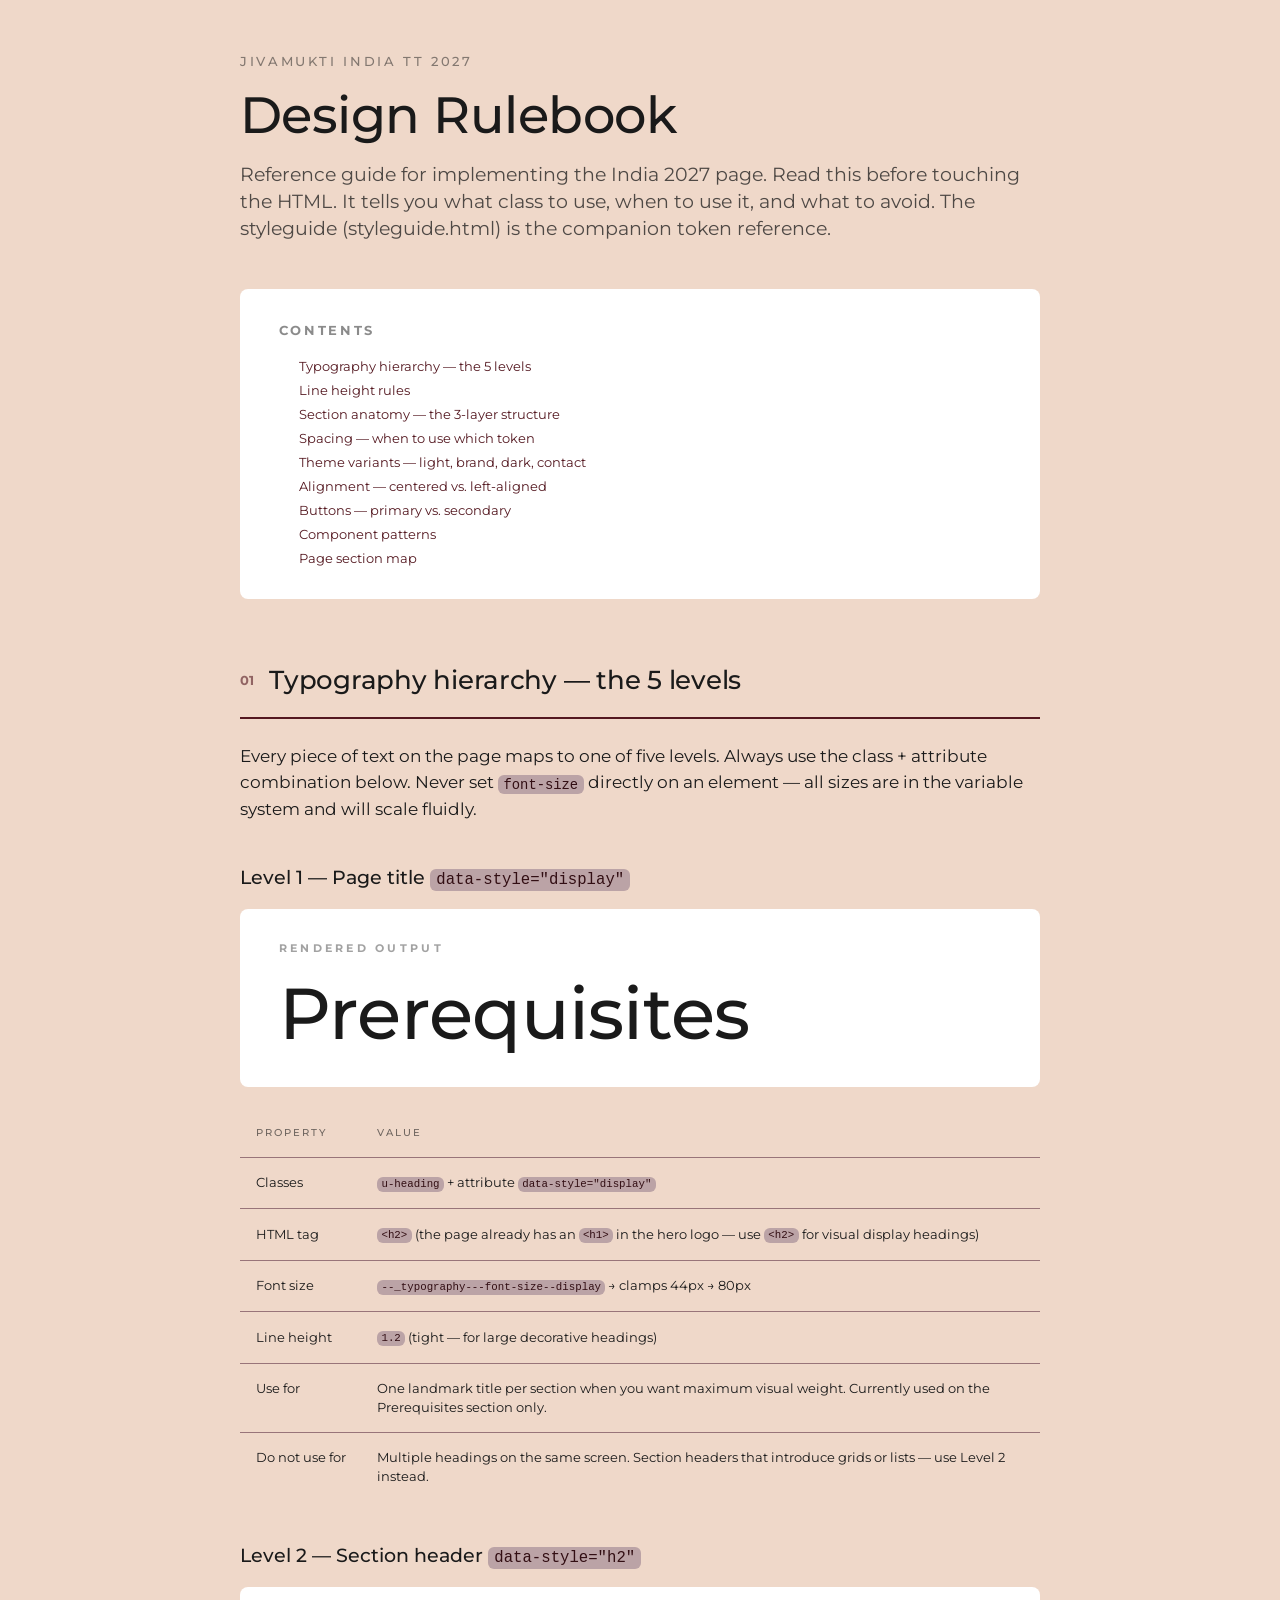
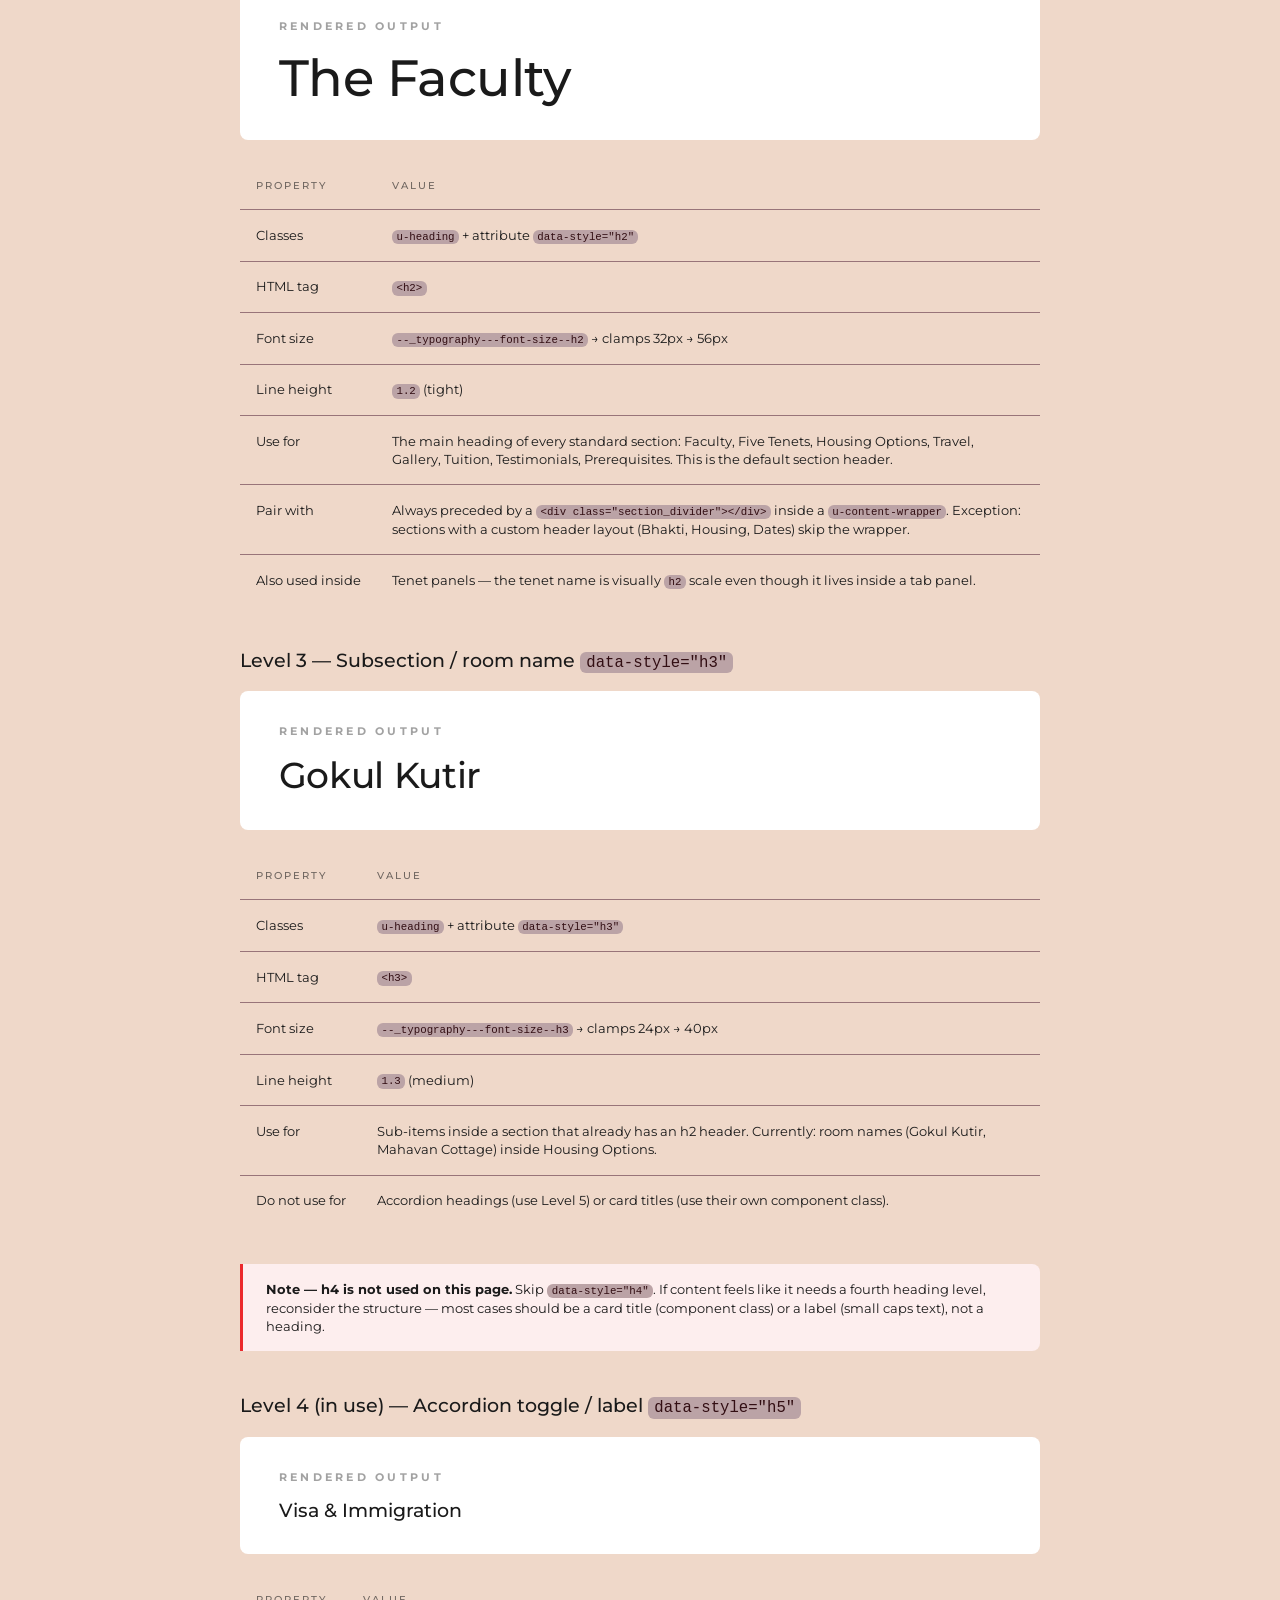
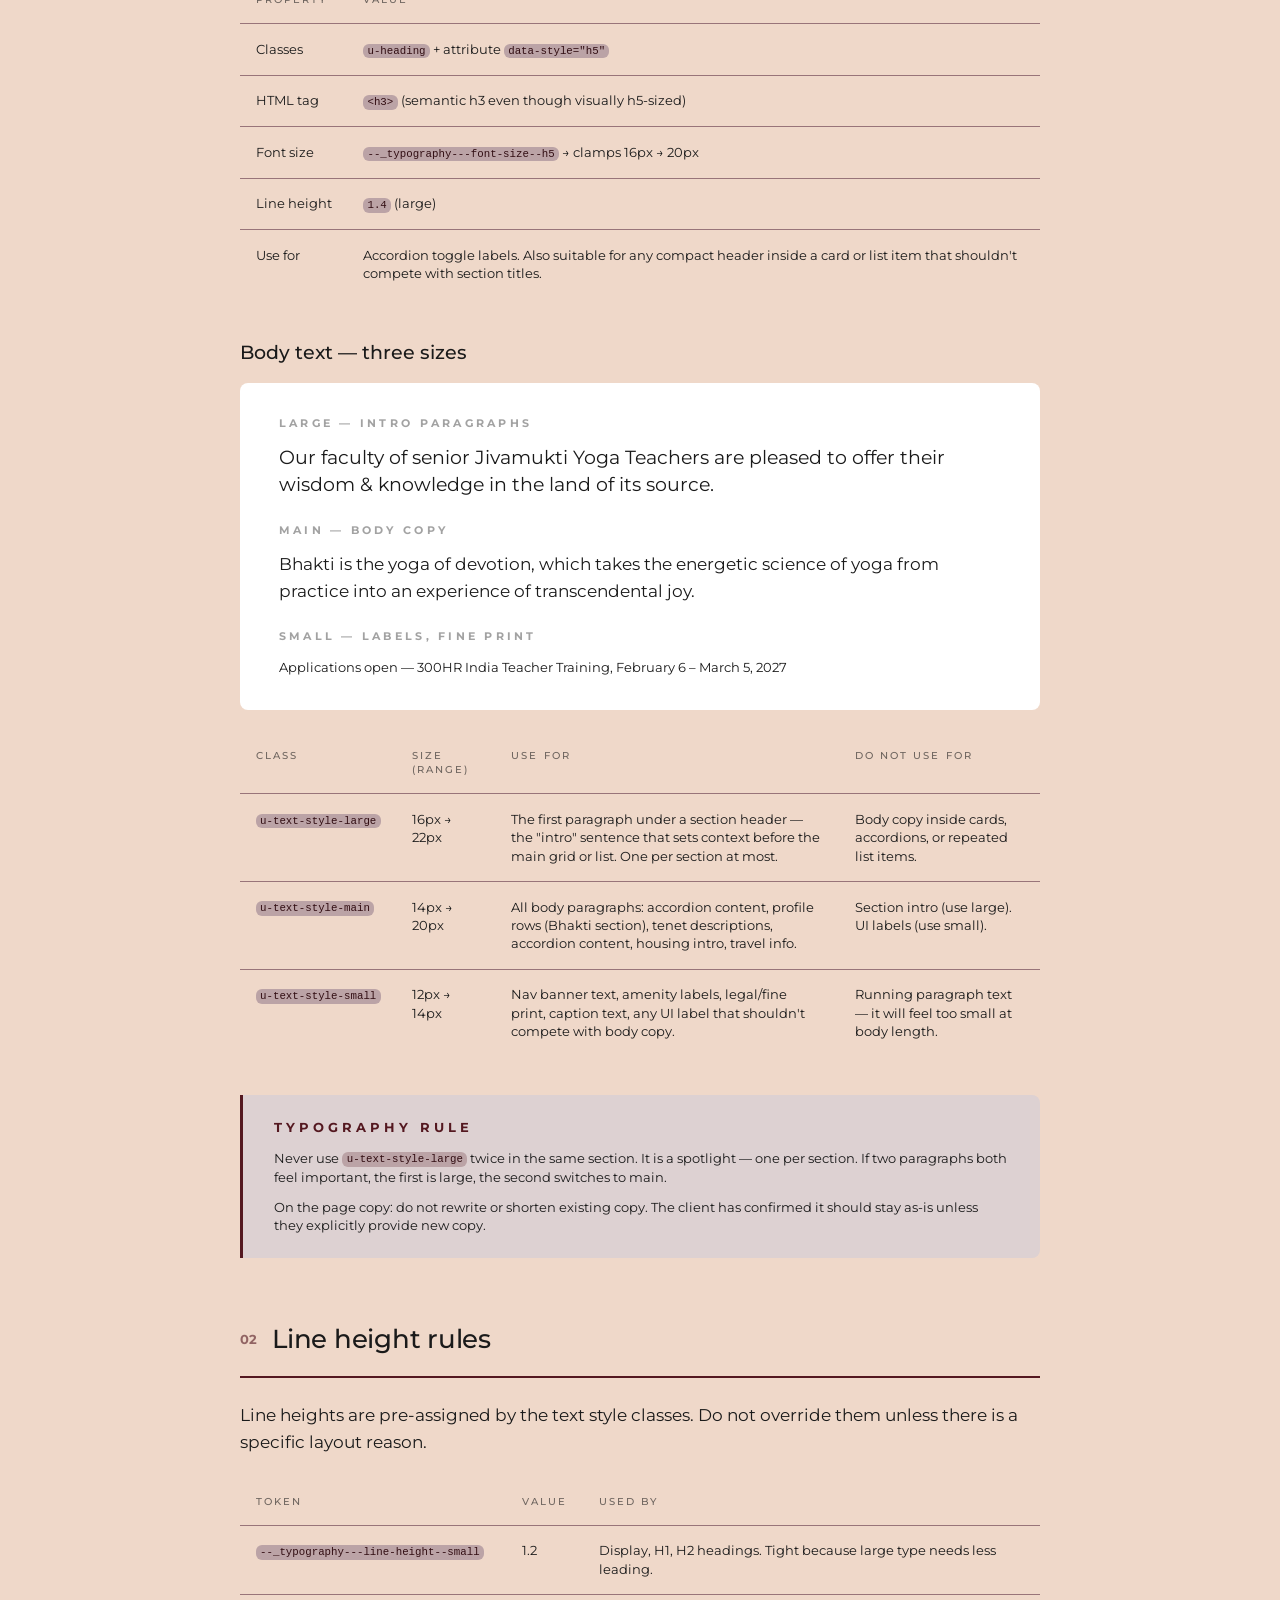
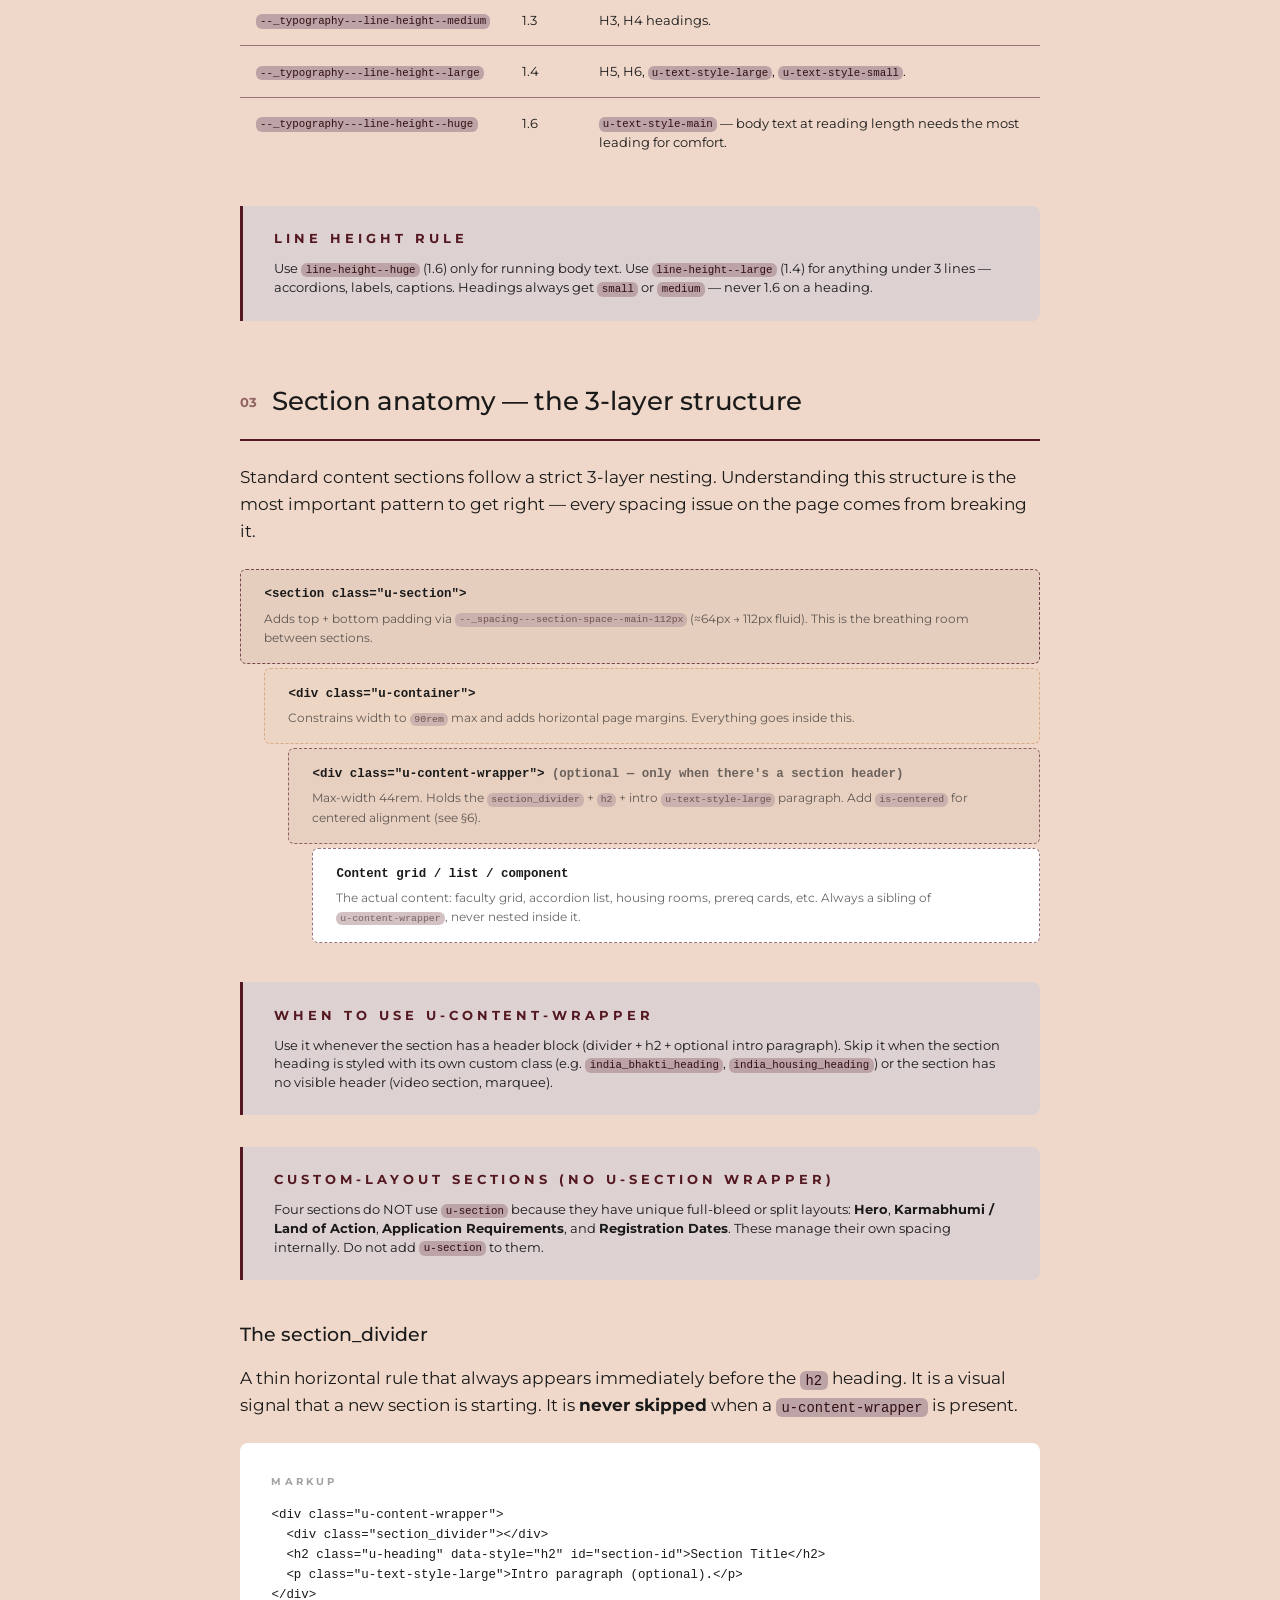
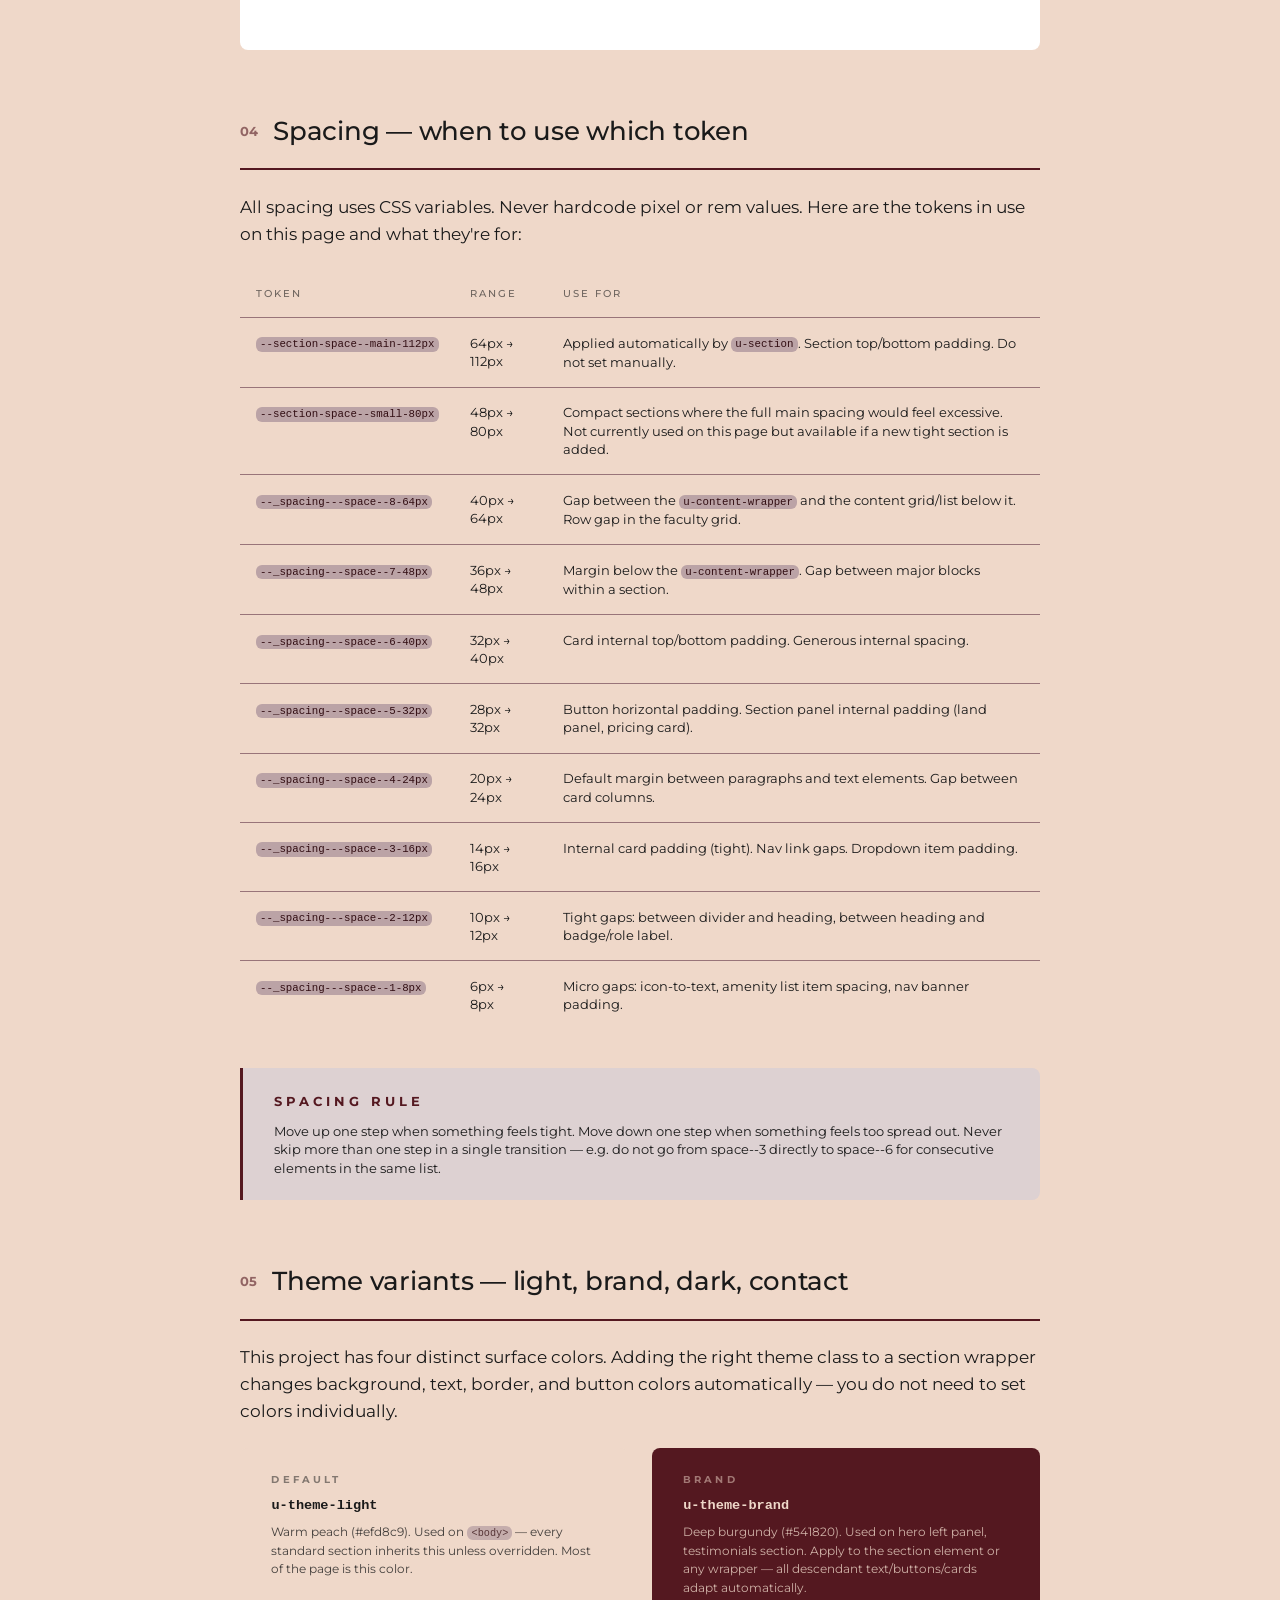
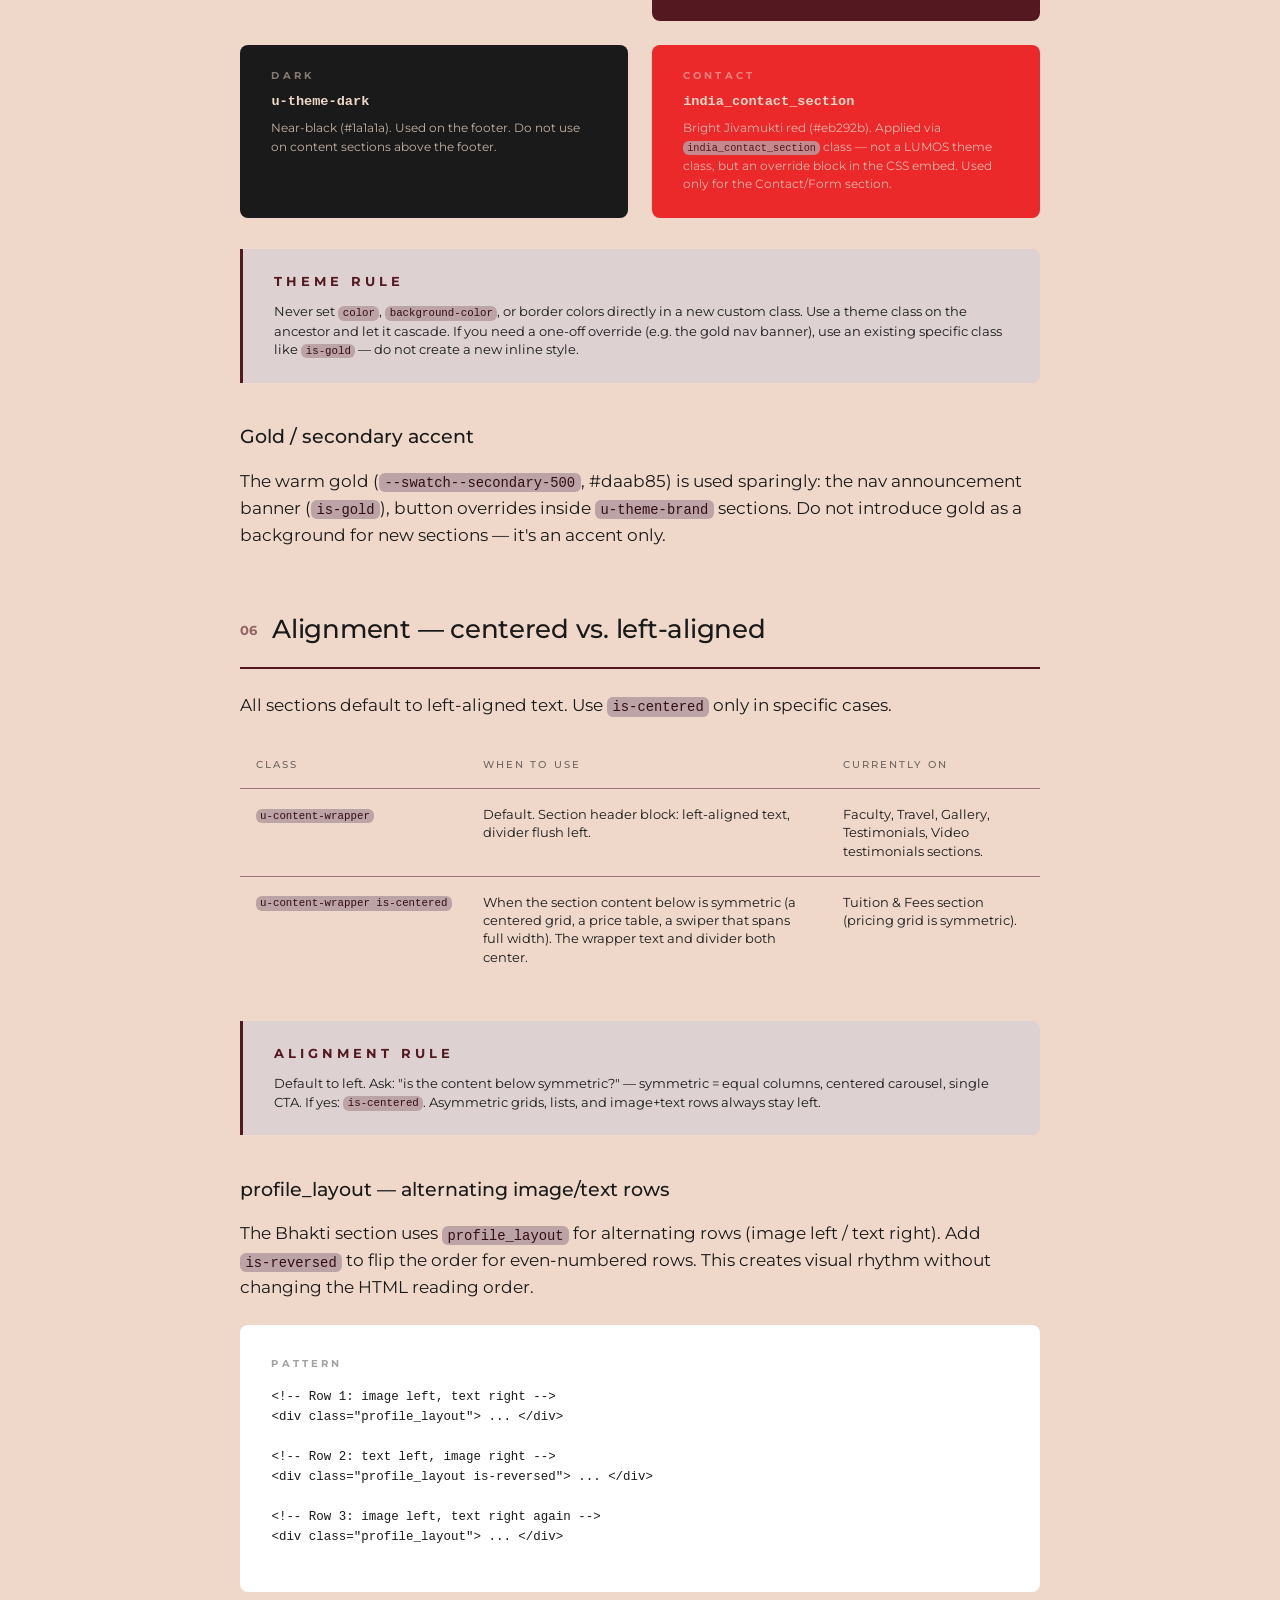
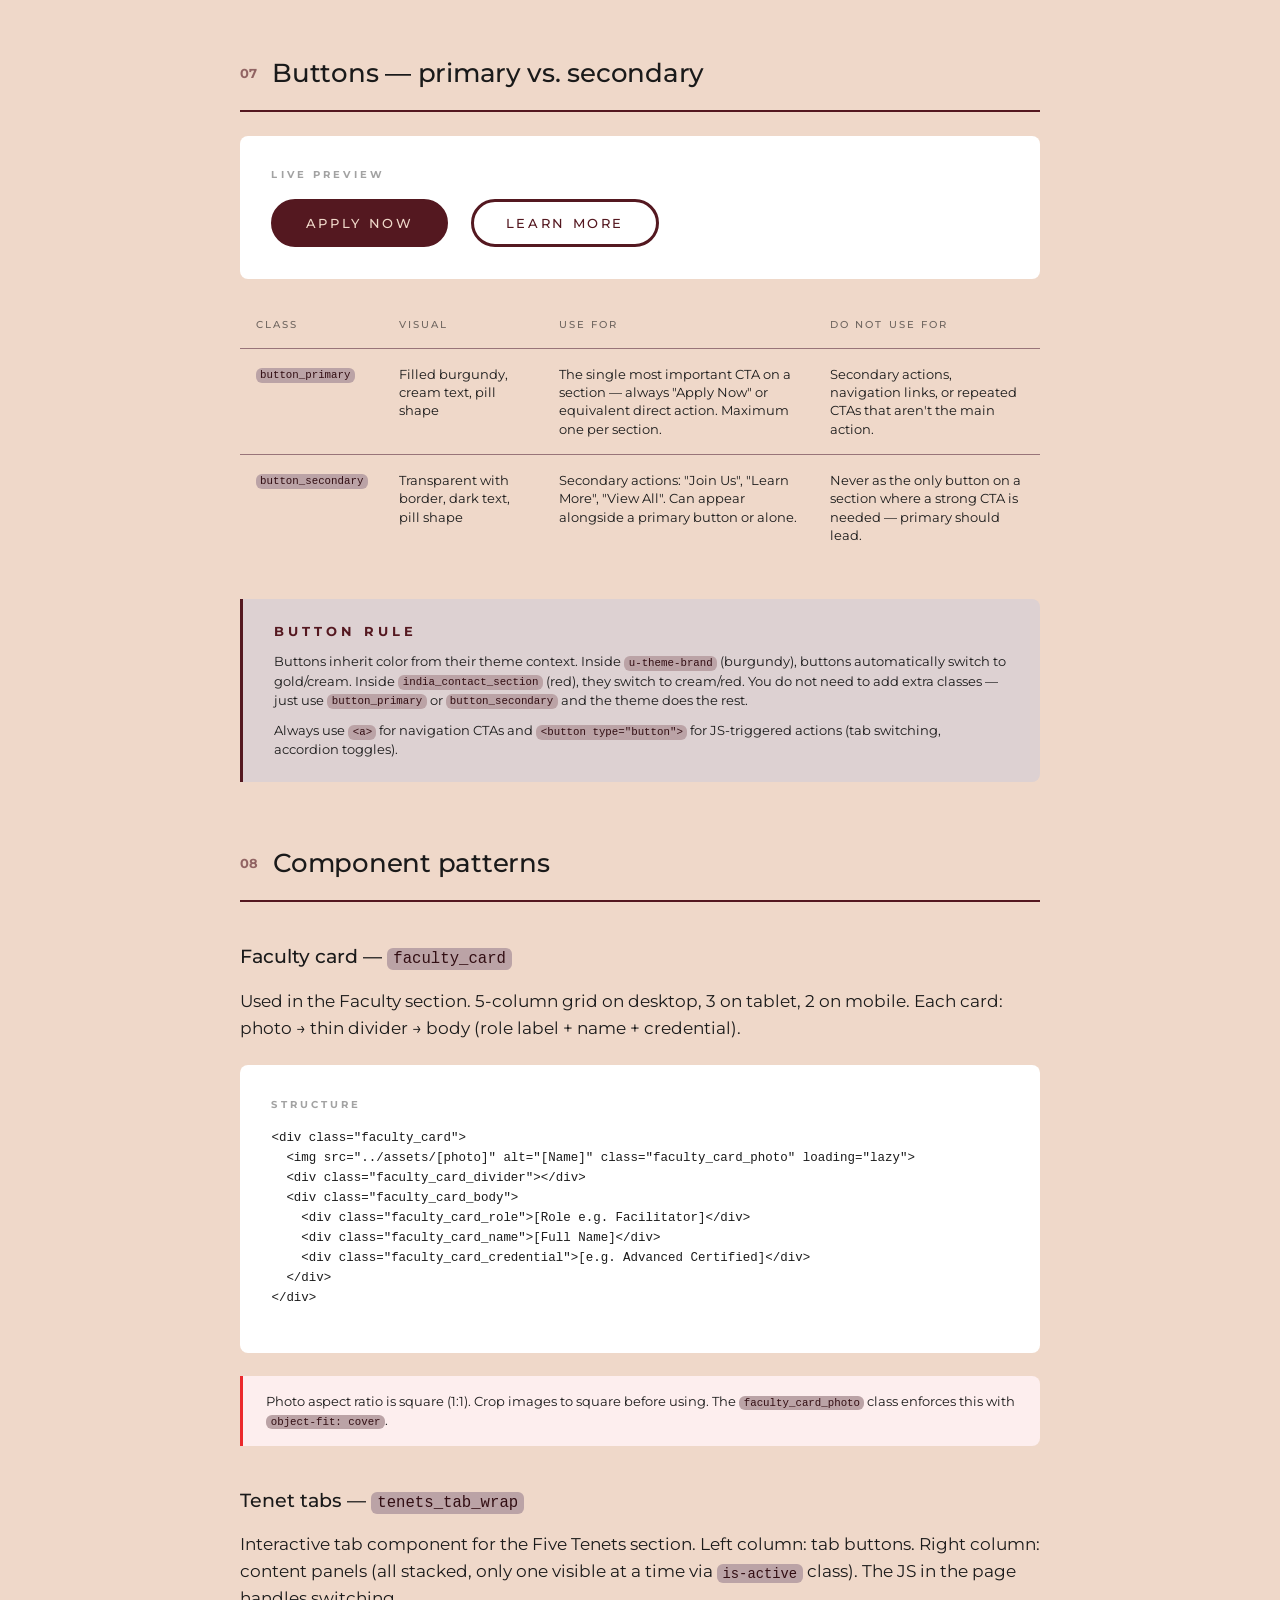
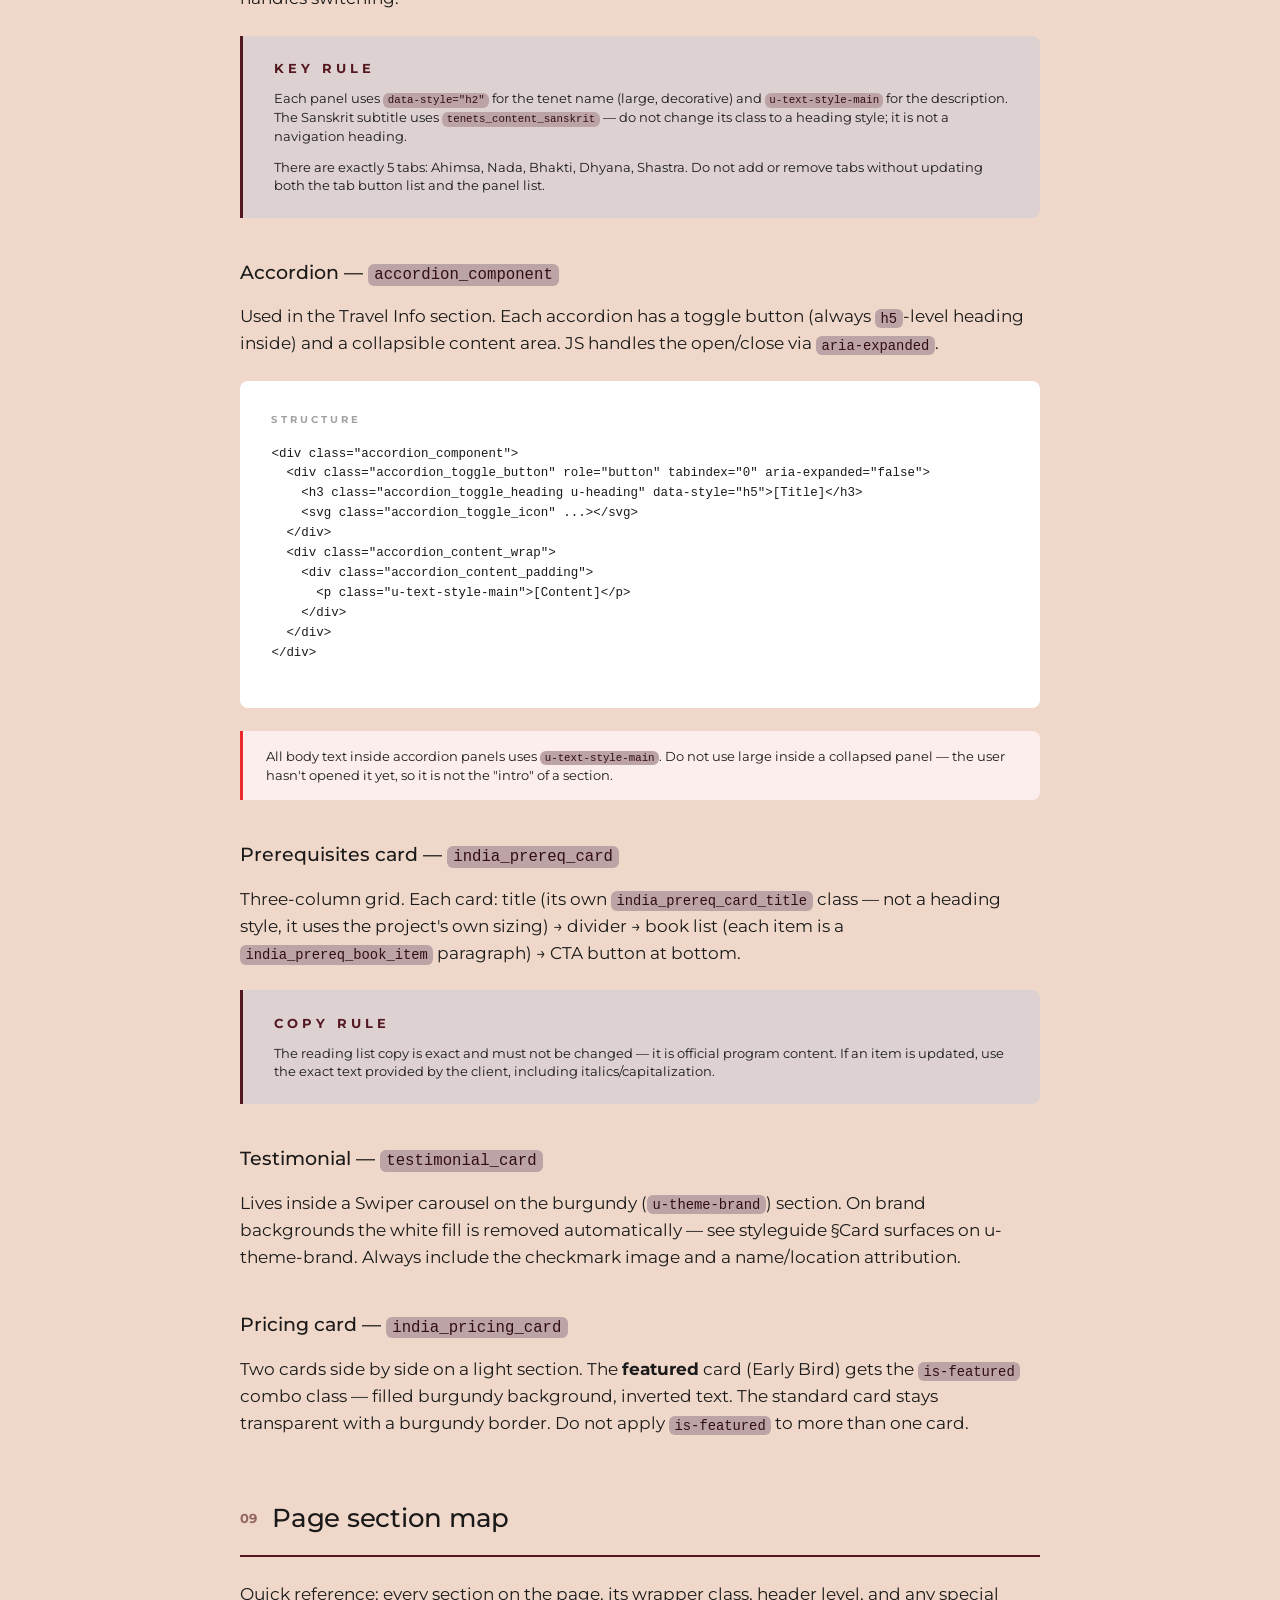
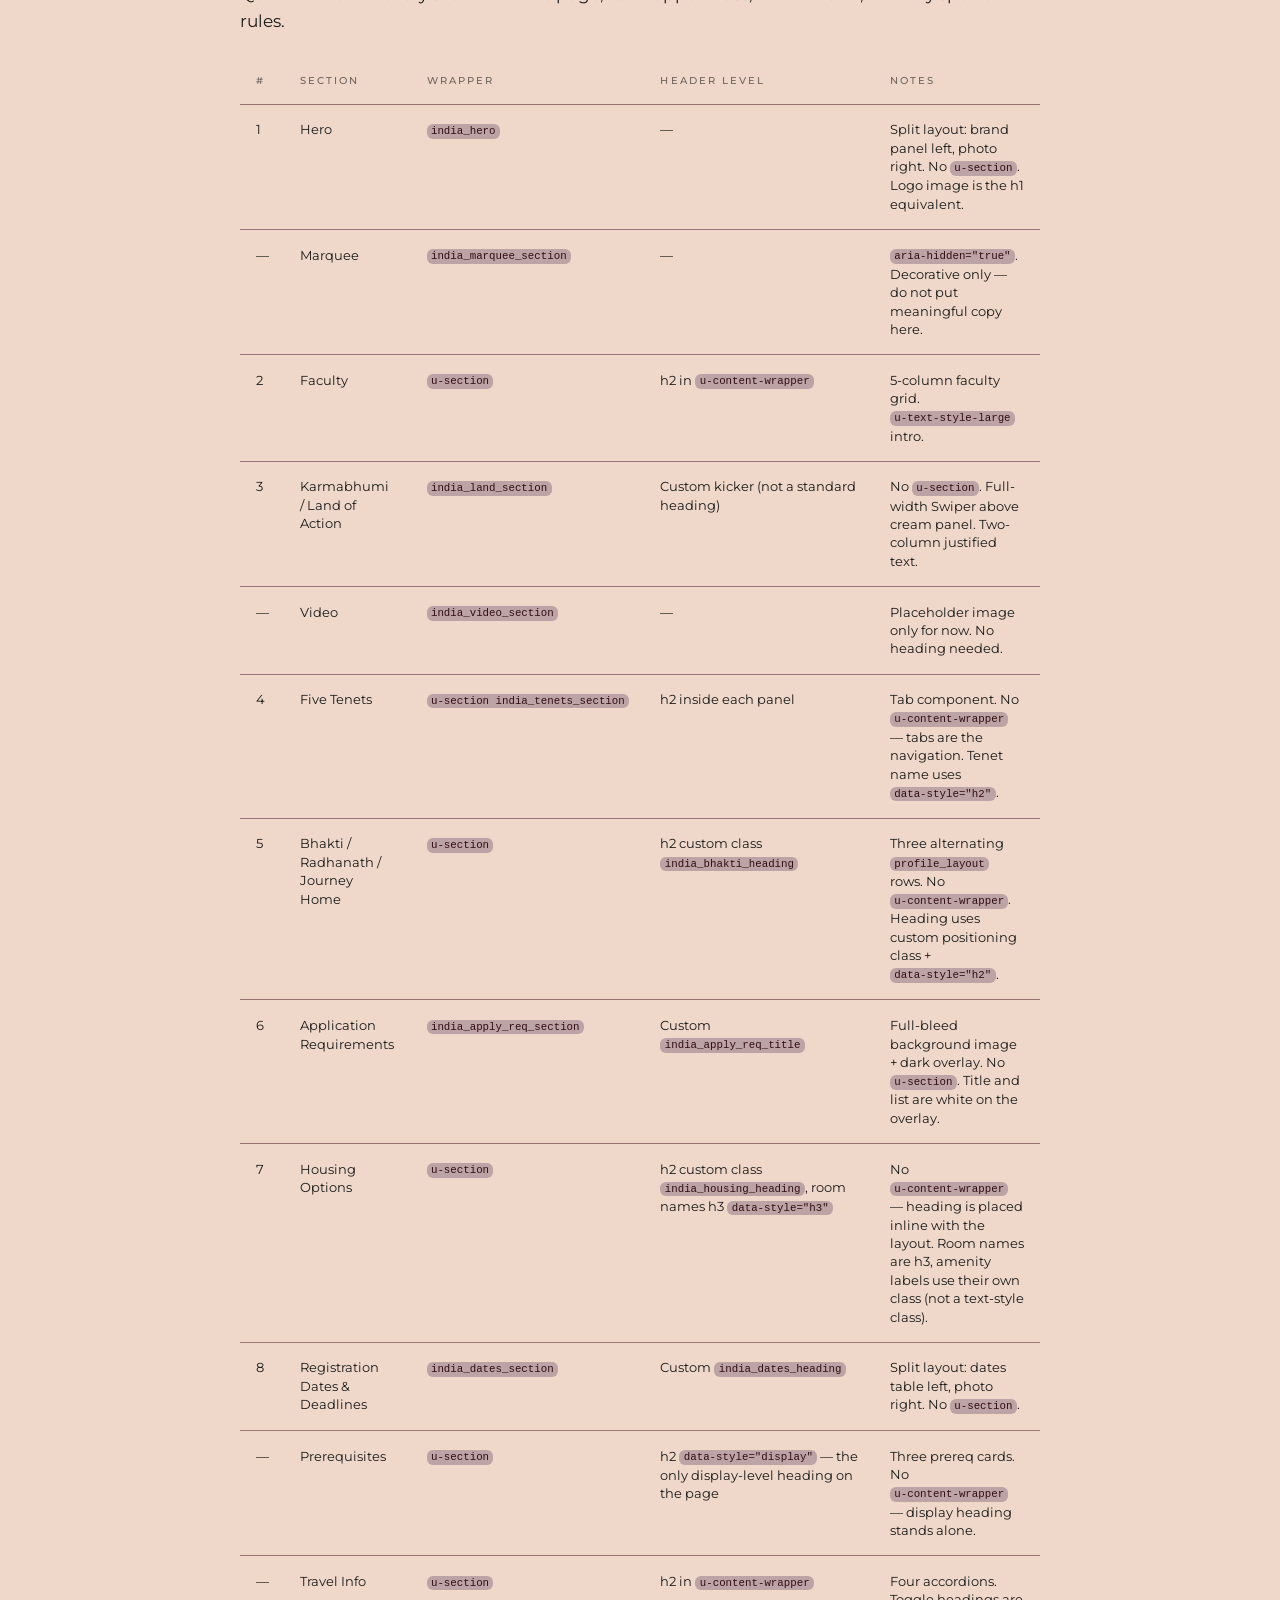
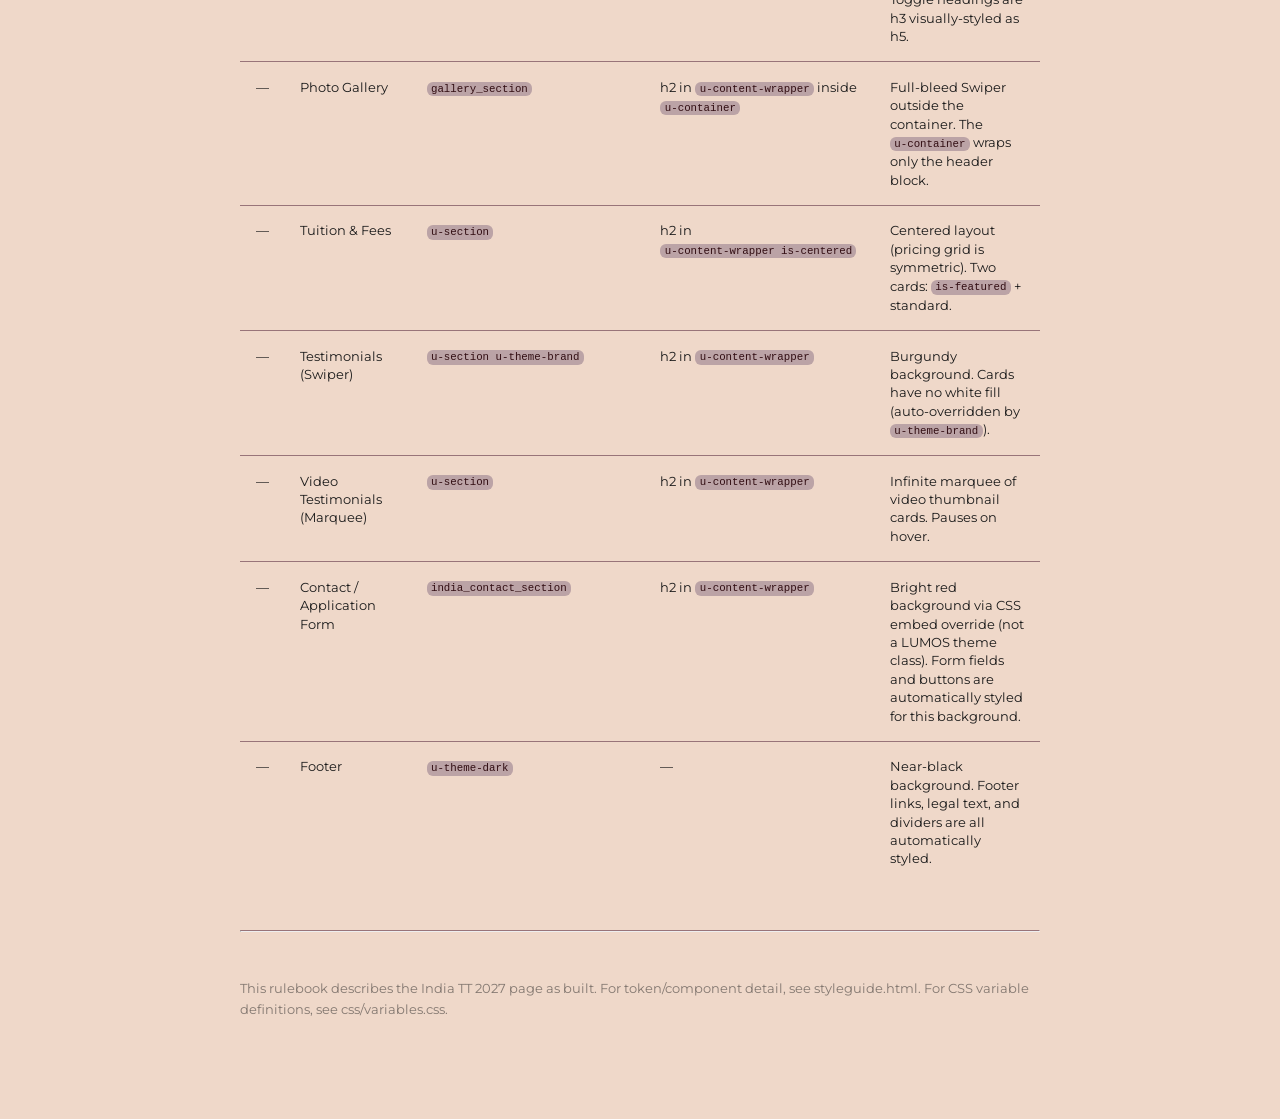
==== rulebook.html @ 834cf681 "docs: add styleguide and design rulebook Co-Authored-By: Claude Sonnet 4.6 <noreply@anthropic.com>" ====
<!DOCTYPE html>
<html lang="en">
<head>
  <meta charset="utf-8">
  <meta name="viewport" content="width=device-width, initial-scale=1">
  <title>India TT 2027 — Design Rulebook</title>
  <link rel="preconnect" href="https://fonts.googleapis.com">
  <link rel="preconnect" href="https://fonts.gstatic.com" crossorigin>
  <link href="https://fonts.googleapis.com/css2?family=Montserrat:ital,wght@0,100..900;1,100..900&display=swap" rel="stylesheet">
  <link href="css/variables.css" rel="stylesheet">
  <link href="css/framework.css" rel="stylesheet">
  <link href="css/project.css" rel="stylesheet">
  <style>
    /* ── Doc chrome ── */
    body { background-color: var(--swatch--light-200); }
    .rb-wrap { max-width: 56rem; margin-left: auto; margin-right: auto; padding-left: var(--site--margin); padding-right: var(--site--margin); padding-top: clamp(2rem, 4vw, 4rem); padding-bottom: clamp(6rem, 10vw, 10rem); }

    /* ── Doc typography ── */
    .rb-site-title { font-size: var(--_typography---font-size--text-small); font-weight: var(--_typography---font--primary-medium); letter-spacing: var(--_typography---letter-spacing--wider); text-transform: uppercase; opacity: 0.5; margin-bottom: var(--_spacing---space--2-12px); }
    .rb-h1 { font-size: var(--_typography---font-size--h2); font-weight: var(--_typography---font--primary-medium); letter-spacing: var(--_typography---letter-spacing--tight); line-height: var(--_typography---line-height--small); margin-bottom: var(--_spacing---space--3-16px); }
    .rb-lead { font-size: var(--_typography---font-size--text-large); line-height: var(--_typography---line-height--large); opacity: 0.75; margin-bottom: var(--_spacing---space--7-48px); }
    .rb-h2 { font-size: var(--_typography---font-size--h4); font-weight: var(--_typography---font--primary-medium); letter-spacing: var(--_typography---letter-spacing--tight); margin-top: var(--_spacing---space--8-64px); margin-bottom: var(--_spacing---space--4-24px); padding-bottom: var(--_spacing---space--3-16px); border-bottom-width: 2px; border-bottom-style: solid; border-bottom-color: var(--swatch--brand-500); display: flex; align-items: center; column-gap: var(--_spacing---space--3-16px); }
    .rb-h2-num { font-size: var(--_typography---font-size--text-small); font-weight: var(--_typography---font--primary-bold); color: var(--swatch--brand-500); opacity: 0.6; flex-shrink: 0; }
    .rb-h3 { font-size: var(--_typography---font-size--h5); font-weight: var(--_typography---font--primary-medium); margin-top: var(--_spacing---space--6-40px); margin-bottom: var(--_spacing---space--3-16px); }
    .rb-p { font-size: var(--_typography---font-size--text-main); line-height: var(--_typography---line-height--huge); margin-bottom: var(--_spacing---space--4-24px); }
    .rb-p:last-child { margin-bottom: 0; }

    /* ── Code ── */
    .rb-code { font-family: ui-monospace, SFMono-Regular, Menlo, Monaco, monospace; font-size: 0.82em; background-color: var(--swatch--brand-200); color: var(--swatch--brand-700); padding-top: 0.12em; padding-bottom: 0.12em; padding-left: 0.4em; padding-right: 0.4em; border-top-left-radius: var(--radius--small); border-top-right-radius: var(--radius--small); border-bottom-left-radius: var(--radius--small); border-bottom-right-radius: var(--radius--small); white-space: nowrap; }

    /* ── Table ── */
    .rb-table { width: 100%; border-collapse: collapse; font-size: var(--_typography---font-size--text-small); margin-bottom: var(--_spacing---space--6-40px); }
    .rb-table th, .rb-table td { text-align: left; padding: var(--_spacing---space--3-16px); border-bottom-width: 1px; border-bottom-style: solid; border-bottom-color: var(--_theme---border); vertical-align: top; line-height: var(--_typography---line-height--large); }
    .rb-table th { font-weight: var(--_typography---font--primary-medium); opacity: 0.6; font-size: 0.78em; letter-spacing: var(--_typography---letter-spacing--wider); text-transform: uppercase; }
    .rb-table tr:last-child td { border-bottom-style: none; }
    .rb-table td:first-child { white-space: nowrap; }

    /* ── Rule boxes ── */
    .rb-rule { background-color: var(--swatch--brand-100); border-left-width: 3px; border-left-style: solid; border-left-color: var(--swatch--brand-500); padding-top: var(--_spacing---space--4-24px); padding-bottom: var(--_spacing---space--4-24px); padding-left: var(--_spacing---space--5-32px); padding-right: var(--_spacing---space--5-32px); border-top-right-radius: var(--radius--main); border-bottom-right-radius: var(--radius--main); margin-bottom: var(--_spacing---space--5-32px); }
    .rb-rule-label { font-size: 0.7rem; font-weight: var(--_typography---font--primary-bold); letter-spacing: var(--_typography---letter-spacing--widest); text-transform: uppercase; color: var(--swatch--brand-500); margin-bottom: var(--_spacing---space--2-12px); }
    .rb-rule p { font-size: var(--_typography---font-size--text-small); line-height: var(--_typography---line-height--large); margin-bottom: var(--_spacing---space--2-12px); }
    .rb-rule p:last-child { margin-bottom: 0; }

    .rb-warn { background-color: color-mix(in srgb, #eb292b 8%, white); border-left-width: 3px; border-left-style: solid; border-left-color: #eb292b; padding-top: var(--_spacing---space--3-16px); padding-bottom: var(--_spacing---space--3-16px); padding-left: var(--_spacing---space--4-24px); padding-right: var(--_spacing---space--4-24px); border-top-right-radius: var(--radius--main); border-bottom-right-radius: var(--radius--main); margin-bottom: var(--_spacing---space--4-24px); font-size: var(--_typography---font-size--text-small); line-height: var(--_typography---line-height--large); }

    /* ── Typography demos ── */
    .rb-type-demo { background-color: var(--swatch--light-100); border-top-left-radius: var(--radius--main); border-top-right-radius: var(--radius--main); border-bottom-left-radius: var(--radius--main); border-bottom-right-radius: var(--radius--main); padding-top: var(--_spacing---space--5-32px); padding-bottom: var(--_spacing---space--5-32px); padding-left: var(--_spacing---space--6-40px); padding-right: var(--_spacing---space--6-40px); margin-bottom: var(--_spacing---space--4-24px); overflow-x: hidden; }
    .rb-type-label { font-size: 0.68rem; font-weight: var(--_typography---font--primary-bold); letter-spacing: var(--_typography---letter-spacing--widest); text-transform: uppercase; opacity: 0.4; margin-bottom: var(--_spacing---space--2-12px); }

    /* ── Section anatomy diagram ── */
    .rb-diagram { display: flex; flex-direction: column; row-gap: 0.25rem; margin-bottom: var(--_spacing---space--6-40px); }
    .rb-diagram-layer { border-top-left-radius: 0.375rem; border-top-right-radius: 0.375rem; border-bottom-left-radius: 0.375rem; border-bottom-right-radius: 0.375rem; border-top-width: 1px; border-top-style: dashed; border-right-width: 1px; border-right-style: dashed; border-bottom-width: 1px; border-bottom-style: dashed; border-left-width: 1px; border-left-style: dashed; padding-top: var(--_spacing---space--3-16px); padding-bottom: var(--_spacing---space--3-16px); padding-left: var(--_spacing---space--4-24px); padding-right: var(--_spacing---space--4-24px); }
    .rb-diagram-layer.l1 { border-color: var(--swatch--brand-400); background-color: color-mix(in srgb, var(--swatch--brand-500) 5%, transparent); }
    .rb-diagram-layer.l2 { border-color: var(--swatch--secondary-500); background-color: color-mix(in srgb, var(--swatch--secondary-500) 8%, transparent); margin-left: 1.5rem; }
    .rb-diagram-layer.l3 { border-color: var(--swatch--tertiary-400); background-color: color-mix(in srgb, var(--swatch--tertiary-500) 5%, transparent); margin-left: 3rem; }
    .rb-diagram-layer.l4 { border-color: var(--_theme---border); background-color: var(--swatch--light-100); margin-left: 4.5rem; }
    .rb-diagram-tag { font-family: ui-monospace, SFMono-Regular, Menlo, Monaco, monospace; font-size: 0.78rem; font-weight: 600; }
    .rb-diagram-desc { font-size: 0.75rem; opacity: 0.65; margin-top: 0.2rem; }

    /* ── Color swatches ── */
    .rb-swatches { display: flex; flex-wrap: wrap; column-gap: var(--_spacing---space--3-16px); row-gap: var(--_spacing---space--3-16px); margin-bottom: var(--_spacing---space--5-32px); }
    .rb-swatch { display: flex; flex-direction: column; row-gap: 0.4rem; }
    .rb-swatch-chip { width: 4rem; height: 2.5rem; border-top-left-radius: var(--radius--small); border-top-right-radius: var(--radius--small); border-bottom-left-radius: var(--radius--small); border-bottom-right-radius: var(--radius--small); border-top-width: 1px; border-top-style: solid; border-right-width: 1px; border-right-style: solid; border-bottom-width: 1px; border-bottom-style: solid; border-left-width: 1px; border-left-style: solid; border-top-color: var(--_theme---border); border-right-color: var(--_theme---border); border-bottom-color: var(--_theme---border); border-left-color: var(--_theme---border); }
    .rb-swatch-name { font-size: 0.65rem; font-family: ui-monospace, SFMono-Regular, Menlo, Monaco, monospace; line-height: 1.3; }

    /* ── Theme demos ── */
    .rb-theme-row { display: grid; grid-template-columns: 1fr 1fr; column-gap: var(--_spacing---space--4-24px); row-gap: var(--_spacing---space--4-24px); margin-bottom: var(--_spacing---space--5-32px); }
    @media (max-width: 600px) { .rb-theme-row { grid-template-columns: 1fr; } }
    .rb-theme-chip { padding-top: var(--_spacing---space--4-24px); padding-bottom: var(--_spacing---space--4-24px); padding-left: var(--_spacing---space--5-32px); padding-right: var(--_spacing---space--5-32px); border-top-left-radius: var(--radius--main); border-top-right-radius: var(--radius--main); border-bottom-left-radius: var(--radius--main); border-bottom-right-radius: var(--radius--main); }
    .rb-theme-chip-label { font-size: 0.65rem; font-weight: var(--_typography---font--primary-bold); letter-spacing: var(--_typography---letter-spacing--widest); text-transform: uppercase; opacity: 0.5; margin-bottom: 0.4rem; }
    .rb-theme-chip-class { font-family: ui-monospace, SFMono-Regular, Menlo, Monaco, monospace; font-size: 0.85rem; font-weight: 600; margin-bottom: 0.4rem; }
    .rb-theme-chip-desc { font-size: 0.78rem; line-height: 1.5; opacity: 0.8; }

    /* ── Section index ── */
    .rb-toc { background-color: var(--swatch--light-100); border-top-left-radius: var(--radius--main); border-top-right-radius: var(--radius--main); border-bottom-left-radius: var(--radius--main); border-bottom-right-radius: var(--radius--main); padding-top: var(--_spacing---space--5-32px); padding-bottom: var(--_spacing---space--5-32px); padding-left: var(--_spacing---space--6-40px); padding-right: var(--_spacing---space--6-40px); margin-bottom: var(--_spacing---space--7-48px); }
    .rb-toc-title { font-size: var(--_typography---font-size--text-small); font-weight: var(--_typography---font--primary-bold); letter-spacing: var(--_typography---letter-spacing--wider); text-transform: uppercase; margin-bottom: var(--_spacing---space--3-16px); opacity: 0.5; }
    .rb-toc ol { padding-left: 1.25rem; display: flex; flex-direction: column; row-gap: 0.35rem; }
    .rb-toc li { font-size: var(--_typography---font-size--text-small); line-height: var(--_typography---line-height--large); }
    .rb-toc a { color: var(--swatch--brand-500); }
    .rb-toc a:hover { text-decoration-line: underline; }

    /* ── Component anatomy ── */
    .rb-component-example { background-color: var(--swatch--light-100); border-top-left-radius: var(--radius--main); border-top-right-radius: var(--radius--main); border-bottom-left-radius: var(--radius--main); border-bottom-right-radius: var(--radius--main); padding-top: var(--_spacing---space--5-32px); padding-bottom: var(--_spacing---space--5-32px); padding-left: var(--_spacing---space--5-32px); padding-right: var(--_spacing---space--5-32px); margin-bottom: var(--_spacing---space--4-24px); }
    .rb-component-label { font-size: 0.65rem; font-weight: var(--_typography---font--primary-bold); letter-spacing: var(--_typography---letter-spacing--widest); text-transform: uppercase; opacity: 0.4; margin-bottom: var(--_spacing---space--3-16px); }

    /* ── hr ── */
    .rb-hr { border-top-width: 1px; border-top-style: solid; border-top-color: var(--_theme---border); margin-top: var(--_spacing---space--7-48px); margin-bottom: var(--_spacing---space--7-48px); }
  </style>
</head>
<body class="u-theme-light">
<div class="rb-wrap">

  <!-- Header -->
  <p class="rb-site-title">Jivamukti India TT 2027</p>
  <h1 class="rb-h1">Design Rulebook</h1>
  <p class="rb-lead">Reference guide for implementing the India 2027 page. Read this before touching the HTML. It tells you what class to use, when to use it, and what to avoid. The styleguide (<a href="styleguide.html">styleguide.html</a>) is the companion token reference.</p>

  <!-- TOC -->
  <nav class="rb-toc" aria-label="Contents">
    <p class="rb-toc-title">Contents</p>
    <ol>
      <li><a href="#typography">Typography hierarchy — the 5 levels</a></li>
      <li><a href="#line-height">Line height rules</a></li>
      <li><a href="#section-anatomy">Section anatomy — the 3-layer structure</a></li>
      <li><a href="#spacing">Spacing — when to use which token</a></li>
      <li><a href="#themes">Theme variants — light, brand, dark, contact</a></li>
      <li><a href="#alignment">Alignment — centered vs. left-aligned</a></li>
      <li><a href="#buttons">Buttons — primary vs. secondary</a></li>
      <li><a href="#components">Component patterns</a></li>
      <li><a href="#page-sections">Page section map</a></li>
    </ol>
  </nav>


  <!-- ════════════════════════════════
       1. TYPOGRAPHY HIERARCHY
  ════════════════════════════════ -->
  <h2 class="rb-h2" id="typography"><span class="rb-h2-num">01</span> Typography hierarchy — the 5 levels</h2>

  <p class="rb-p">Every piece of text on the page maps to one of five levels. Always use the class + attribute combination below. Never set <code class="rb-code">font-size</code> directly on an element — all sizes are in the variable system and will scale fluidly.</p>

  <!-- LEVEL 1: display -->
  <h3 class="rb-h3">Level 1 — Page title <code class="rb-code">data-style="display"</code></h3>
  <div class="rb-type-demo">
    <p class="rb-type-label">Rendered output</p>
    <h2 class="u-heading" data-style="display">Prerequisites</h2>
  </div>
  <table class="rb-table">
    <thead><tr><th>Property</th><th>Value</th></tr></thead>
    <tbody>
      <tr><td>Classes</td><td><code class="rb-code">u-heading</code> + attribute <code class="rb-code">data-style="display"</code></td></tr>
      <tr><td>HTML tag</td><td><code class="rb-code">&lt;h2&gt;</code> (the page already has an <code class="rb-code">&lt;h1&gt;</code> in the hero logo — use <code class="rb-code">&lt;h2&gt;</code> for visual display headings)</td></tr>
      <tr><td>Font size</td><td><code class="rb-code">--_typography---font-size--display</code> → clamps 44px → 80px</td></tr>
      <tr><td>Line height</td><td><code class="rb-code">1.2</code> (tight — for large decorative headings)</td></tr>
      <tr><td>Use for</td><td>One landmark title per section when you want maximum visual weight. Currently used on the Prerequisites section only.</td></tr>
      <tr><td>Do not use for</td><td>Multiple headings on the same screen. Section headers that introduce grids or lists — use Level 2 instead.</td></tr>
    </tbody>
  </table>

  <!-- LEVEL 2: h2 -->
  <h3 class="rb-h3">Level 2 — Section header <code class="rb-code">data-style="h2"</code></h3>
  <div class="rb-type-demo">
    <p class="rb-type-label">Rendered output</p>
    <h2 class="u-heading" data-style="h2">The Faculty</h2>
  </div>
  <table class="rb-table">
    <thead><tr><th>Property</th><th>Value</th></tr></thead>
    <tbody>
      <tr><td>Classes</td><td><code class="rb-code">u-heading</code> + attribute <code class="rb-code">data-style="h2"</code></td></tr>
      <tr><td>HTML tag</td><td><code class="rb-code">&lt;h2&gt;</code></td></tr>
      <tr><td>Font size</td><td><code class="rb-code">--_typography---font-size--h2</code> → clamps 32px → 56px</td></tr>
      <tr><td>Line height</td><td><code class="rb-code">1.2</code> (tight)</td></tr>
      <tr><td>Use for</td><td>The main heading of every standard section: Faculty, Five Tenets, Housing Options, Travel, Gallery, Tuition, Testimonials, Prerequisites. This is the default section header.</td></tr>
      <tr><td>Pair with</td><td>Always preceded by a <code class="rb-code">&lt;div class="section_divider"&gt;&lt;/div&gt;</code> inside a <code class="rb-code">u-content-wrapper</code>. Exception: sections with a custom header layout (Bhakti, Housing, Dates) skip the wrapper.</td></tr>
      <tr><td>Also used inside</td><td>Tenet panels — the tenet name is visually <code class="rb-code">h2</code> scale even though it lives inside a tab panel.</td></tr>
    </tbody>
  </table>

  <!-- LEVEL 3: h3 -->
  <h3 class="rb-h3">Level 3 — Subsection / room name <code class="rb-code">data-style="h3"</code></h3>
  <div class="rb-type-demo">
    <p class="rb-type-label">Rendered output</p>
    <h3 class="u-heading" data-style="h3">Gokul Kutir</h3>
  </div>
  <table class="rb-table">
    <thead><tr><th>Property</th><th>Value</th></tr></thead>
    <tbody>
      <tr><td>Classes</td><td><code class="rb-code">u-heading</code> + attribute <code class="rb-code">data-style="h3"</code></td></tr>
      <tr><td>HTML tag</td><td><code class="rb-code">&lt;h3&gt;</code></td></tr>
      <tr><td>Font size</td><td><code class="rb-code">--_typography---font-size--h3</code> → clamps 24px → 40px</td></tr>
      <tr><td>Line height</td><td><code class="rb-code">1.3</code> (medium)</td></tr>
      <tr><td>Use for</td><td>Sub-items inside a section that already has an h2 header. Currently: room names (Gokul Kutir, Mahavan Cottage) inside Housing Options.</td></tr>
      <tr><td>Do not use for</td><td>Accordion headings (use Level 5) or card titles (use their own component class).</td></tr>
    </tbody>
  </table>

  <!-- LEVEL 4 skipped — not used in this project -->
  <div class="rb-warn">
    <strong>Note — h4 is not used on this page.</strong> Skip <code class="rb-code">data-style="h4"</code>. If content feels like it needs a fourth heading level, reconsider the structure — most cases should be a card title (component class) or a label (small caps text), not a heading.
  </div>

  <!-- LEVEL 5: h5 -->
  <h3 class="rb-h3">Level 4 (in use) — Accordion toggle / label <code class="rb-code">data-style="h5"</code></h3>
  <div class="rb-type-demo">
    <p class="rb-type-label">Rendered output</p>
    <h3 class="u-heading" data-style="h5">Visa &amp; Immigration</h3>
  </div>
  <table class="rb-table">
    <thead><tr><th>Property</th><th>Value</th></tr></thead>
    <tbody>
      <tr><td>Classes</td><td><code class="rb-code">u-heading</code> + attribute <code class="rb-code">data-style="h5"</code></td></tr>
      <tr><td>HTML tag</td><td><code class="rb-code">&lt;h3&gt;</code> (semantic h3 even though visually h5-sized)</td></tr>
      <tr><td>Font size</td><td><code class="rb-code">--_typography---font-size--h5</code> → clamps 16px → 20px</td></tr>
      <tr><td>Line height</td><td><code class="rb-code">1.4</code> (large)</td></tr>
      <tr><td>Use for</td><td>Accordion toggle labels. Also suitable for any compact header inside a card or list item that shouldn't compete with section titles.</td></tr>
    </tbody>
  </table>

  <!-- BODY TEXT -->
  <h3 class="rb-h3">Body text — three sizes</h3>
  <div class="rb-type-demo">
    <p class="rb-type-label">large — intro paragraphs</p>
    <p class="u-text-style-large">Our faculty of senior Jivamukti Yoga Teachers are pleased to offer their wisdom &amp; knowledge in the land of its source.</p>
    <p class="rb-type-label" style="margin-top: var(--_spacing---space--4-24px);">main — body copy</p>
    <p class="u-text-style-main">Bhakti is the yoga of devotion, which takes the energetic science of yoga from practice into an experience of transcendental joy.</p>
    <p class="rb-type-label" style="margin-top: var(--_spacing---space--4-24px);">small — labels, fine print</p>
    <p class="u-text-style-small">Applications open — 300HR India Teacher Training, February 6 – March 5, 2027</p>
  </div>

  <table class="rb-table">
    <thead><tr><th>Class</th><th>Size (range)</th><th>Use for</th><th>Do not use for</th></tr></thead>
    <tbody>
      <tr>
        <td><code class="rb-code">u-text-style-large</code></td>
        <td>16px → 22px</td>
        <td>The first paragraph under a section header — the "intro" sentence that sets context before the main grid or list. One per section at most.</td>
        <td>Body copy inside cards, accordions, or repeated list items.</td>
      </tr>
      <tr>
        <td><code class="rb-code">u-text-style-main</code></td>
        <td>14px → 20px</td>
        <td>All body paragraphs: accordion content, profile rows (Bhakti section), tenet descriptions, accordion content, housing intro, travel info.</td>
        <td>Section intro (use large). UI labels (use small).</td>
      </tr>
      <tr>
        <td><code class="rb-code">u-text-style-small</code></td>
        <td>12px → 14px</td>
        <td>Nav banner text, amenity labels, legal/fine print, caption text, any UI label that shouldn't compete with body copy.</td>
        <td>Running paragraph text — it will feel too small at body length.</td>
      </tr>
    </tbody>
  </table>

  <div class="rb-rule">
    <p class="rb-rule-label">Typography rule</p>
    <p>Never use <code class="rb-code">u-text-style-large</code> twice in the same section. It is a spotlight — one per section. If two paragraphs both feel important, the first is large, the second switches to main.</p>
    <p>On the page copy: do not rewrite or shorten existing copy. The client has confirmed it should stay as-is unless they explicitly provide new copy.</p>
  </div>


  <!-- ════════════════════════════════
       2. LINE HEIGHT
  ════════════════════════════════ -->
  <h2 class="rb-h2" id="line-height"><span class="rb-h2-num">02</span> Line height rules</h2>

  <p class="rb-p">Line heights are pre-assigned by the text style classes. Do not override them unless there is a specific layout reason.</p>

  <table class="rb-table">
    <thead><tr><th>Token</th><th>Value</th><th>Used by</th></tr></thead>
    <tbody>
      <tr>
        <td><code class="rb-code">--_typography---line-height--small</code></td>
        <td>1.2</td>
        <td>Display, H1, H2 headings. Tight because large type needs less leading.</td>
      </tr>
      <tr>
        <td><code class="rb-code">--_typography---line-height--medium</code></td>
        <td>1.3</td>
        <td>H3, H4 headings.</td>
      </tr>
      <tr>
        <td><code class="rb-code">--_typography---line-height--large</code></td>
        <td>1.4</td>
        <td>H5, H6, <code class="rb-code">u-text-style-large</code>, <code class="rb-code">u-text-style-small</code>.</td>
      </tr>
      <tr>
        <td><code class="rb-code">--_typography---line-height--huge</code></td>
        <td>1.6</td>
        <td><code class="rb-code">u-text-style-main</code> — body text at reading length needs the most leading for comfort.</td>
      </tr>
    </tbody>
  </table>

  <div class="rb-rule">
    <p class="rb-rule-label">Line height rule</p>
    <p>Use <code class="rb-code">line-height--huge</code> (1.6) only for running body text. Use <code class="rb-code">line-height--large</code> (1.4) for anything under 3 lines — accordions, labels, captions. Headings always get <code class="rb-code">small</code> or <code class="rb-code">medium</code> — never 1.6 on a heading.</p>
  </div>


  <!-- ════════════════════════════════
       3. SECTION ANATOMY
  ════════════════════════════════ -->
  <h2 class="rb-h2" id="section-anatomy"><span class="rb-h2-num">03</span> Section anatomy — the 3-layer structure</h2>

  <p class="rb-p">Standard content sections follow a strict 3-layer nesting. Understanding this structure is the most important pattern to get right — every spacing issue on the page comes from breaking it.</p>

  <div class="rb-diagram">
    <div class="rb-diagram-layer l1">
      <p class="rb-diagram-tag">&lt;section class="u-section"&gt;</p>
      <p class="rb-diagram-desc">Adds top + bottom padding via <code class="rb-code">--_spacing---section-space--main-112px</code> (≈64px → 112px fluid). This is the breathing room between sections.</p>
    </div>
    <div class="rb-diagram-layer l2">
      <p class="rb-diagram-tag">&lt;div class="u-container"&gt;</p>
      <p class="rb-diagram-desc">Constrains width to <code class="rb-code">90rem</code> max and adds horizontal page margins. Everything goes inside this.</p>
    </div>
    <div class="rb-diagram-layer l3">
      <p class="rb-diagram-tag">&lt;div class="u-content-wrapper"&gt; <em style="opacity:.6; font-style:normal;">(optional — only when there's a section header)</em></p>
      <p class="rb-diagram-desc">Max-width 44rem. Holds the <code class="rb-code">section_divider</code> + <code class="rb-code">h2</code> + intro <code class="rb-code">u-text-style-large</code> paragraph. Add <code class="rb-code">is-centered</code> for centered alignment (see §6).</p>
    </div>
    <div class="rb-diagram-layer l4">
      <p class="rb-diagram-tag">Content grid / list / component</p>
      <p class="rb-diagram-desc">The actual content: faculty grid, accordion list, housing rooms, prereq cards, etc. Always a sibling of <code class="rb-code">u-content-wrapper</code>, never nested inside it.</p>
    </div>
  </div>

  <div class="rb-rule">
    <p class="rb-rule-label">When to use u-content-wrapper</p>
    <p>Use it whenever the section has a header block (divider + h2 + optional intro paragraph). Skip it when the section heading is styled with its own custom class (e.g. <code class="rb-code">india_bhakti_heading</code>, <code class="rb-code">india_housing_heading</code>) or the section has no visible header (video section, marquee).</p>
  </div>

  <div class="rb-rule">
    <p class="rb-rule-label">Custom-layout sections (no u-section wrapper)</p>
    <p>Four sections do NOT use <code class="rb-code">u-section</code> because they have unique full-bleed or split layouts: <strong>Hero</strong>, <strong>Karmabhumi / Land of Action</strong>, <strong>Application Requirements</strong>, and <strong>Registration Dates</strong>. These manage their own spacing internally. Do not add <code class="rb-code">u-section</code> to them.</p>
  </div>

  <h3 class="rb-h3">The section_divider</h3>
  <p class="rb-p">A thin horizontal rule that always appears immediately before the <code class="rb-code">h2</code> heading. It is a visual signal that a new section is starting. It is <strong>never skipped</strong> when a <code class="rb-code">u-content-wrapper</code> is present.</p>
  <div class="rb-component-example">
    <p class="rb-component-label">Markup</p>
    <pre style="font-family: ui-monospace, SFMono-Regular, Menlo, Monaco, monospace; font-size: 0.78rem; line-height: 1.6; overflow-x: auto;">&lt;div class="u-content-wrapper"&gt;
  &lt;div class="section_divider"&gt;&lt;/div&gt;
  &lt;h2 class="u-heading" data-style="h2" id="section-id"&gt;Section Title&lt;/h2&gt;
  &lt;p class="u-text-style-large"&gt;Intro paragraph (optional).&lt;/p&gt;
&lt;/div&gt;</pre>
  </div>


  <!-- ════════════════════════════════
       4. SPACING
  ════════════════════════════════ -->
  <h2 class="rb-h2" id="spacing"><span class="rb-h2-num">04</span> Spacing — when to use which token</h2>

  <p class="rb-p">All spacing uses CSS variables. Never hardcode pixel or rem values. Here are the tokens in use on this page and what they're for:</p>

  <table class="rb-table">
    <thead><tr><th>Token</th><th>Range</th><th>Use for</th></tr></thead>
    <tbody>
      <tr>
        <td><code class="rb-code">--section-space--main-112px</code></td>
        <td>64px → 112px</td>
        <td>Applied automatically by <code class="rb-code">u-section</code>. Section top/bottom padding. Do not set manually.</td>
      </tr>
      <tr>
        <td><code class="rb-code">--section-space--small-80px</code></td>
        <td>48px → 80px</td>
        <td>Compact sections where the full main spacing would feel excessive. Not currently used on this page but available if a new tight section is added.</td>
      </tr>
      <tr>
        <td><code class="rb-code">--_spacing---space--8-64px</code></td>
        <td>40px → 64px</td>
        <td>Gap between the <code class="rb-code">u-content-wrapper</code> and the content grid/list below it. Row gap in the faculty grid.</td>
      </tr>
      <tr>
        <td><code class="rb-code">--_spacing---space--7-48px</code></td>
        <td>36px → 48px</td>
        <td>Margin below the <code class="rb-code">u-content-wrapper</code>. Gap between major blocks within a section.</td>
      </tr>
      <tr>
        <td><code class="rb-code">--_spacing---space--6-40px</code></td>
        <td>32px → 40px</td>
        <td>Card internal top/bottom padding. Generous internal spacing.</td>
      </tr>
      <tr>
        <td><code class="rb-code">--_spacing---space--5-32px</code></td>
        <td>28px → 32px</td>
        <td>Button horizontal padding. Section panel internal padding (land panel, pricing card).</td>
      </tr>
      <tr>
        <td><code class="rb-code">--_spacing---space--4-24px</code></td>
        <td>20px → 24px</td>
        <td>Default margin between paragraphs and text elements. Gap between card columns.</td>
      </tr>
      <tr>
        <td><code class="rb-code">--_spacing---space--3-16px</code></td>
        <td>14px → 16px</td>
        <td>Internal card padding (tight). Nav link gaps. Dropdown item padding.</td>
      </tr>
      <tr>
        <td><code class="rb-code">--_spacing---space--2-12px</code></td>
        <td>10px → 12px</td>
        <td>Tight gaps: between divider and heading, between heading and badge/role label.</td>
      </tr>
      <tr>
        <td><code class="rb-code">--_spacing---space--1-8px</code></td>
        <td>6px → 8px</td>
        <td>Micro gaps: icon-to-text, amenity list item spacing, nav banner padding.</td>
      </tr>
    </tbody>
  </table>

  <div class="rb-rule">
    <p class="rb-rule-label">Spacing rule</p>
    <p>Move up one step when something feels tight. Move down one step when something feels too spread out. Never skip more than one step in a single transition — e.g. do not go from space--3 directly to space--6 for consecutive elements in the same list.</p>
  </div>


  <!-- ════════════════════════════════
       5. THEMES
  ════════════════════════════════ -->
  <h2 class="rb-h2" id="themes"><span class="rb-h2-num">05</span> Theme variants — light, brand, dark, contact</h2>

  <p class="rb-p">This project has four distinct surface colors. Adding the right theme class to a section wrapper changes background, text, border, and button colors automatically — you do not need to set colors individually.</p>

  <div class="rb-theme-row">

    <div class="rb-theme-chip" style="background-color: var(--swatch--light-200); color: var(--swatch--dark-900);">
      <p class="rb-theme-chip-label">Default</p>
      <p class="rb-theme-chip-class">u-theme-light</p>
      <p class="rb-theme-chip-desc">Warm peach (#efd8c9). Used on <code class="rb-code">&lt;body&gt;</code> — every standard section inherits this unless overridden. Most of the page is this color.</p>
    </div>

    <div class="rb-theme-chip" style="background-color: var(--swatch--brand-500); color: var(--swatch--brand-text);">
      <p class="rb-theme-chip-label">Brand</p>
      <p class="rb-theme-chip-class">u-theme-brand</p>
      <p class="rb-theme-chip-desc">Deep burgundy (#541820). Used on hero left panel, testimonials section. Apply to the section element or any wrapper — all descendant text/buttons/cards adapt automatically.</p>
    </div>

    <div class="rb-theme-chip" style="background-color: var(--swatch--dark-900); color: var(--swatch--light-200);">
      <p class="rb-theme-chip-label">Dark</p>
      <p class="rb-theme-chip-class">u-theme-dark</p>
      <p class="rb-theme-chip-desc">Near-black (#1a1a1a). Used on the footer. Do not use on content sections above the footer.</p>
    </div>

    <div class="rb-theme-chip" style="background-color: #eb292b; color: var(--swatch--light-200);">
      <p class="rb-theme-chip-label">Contact</p>
      <p class="rb-theme-chip-class">india_contact_section</p>
      <p class="rb-theme-chip-desc">Bright Jivamukti red (#eb292b). Applied via <code class="rb-code">india_contact_section</code> class — not a LUMOS theme class, but an override block in the CSS embed. Used only for the Contact/Form section.</p>
    </div>

  </div>

  <div class="rb-rule">
    <p class="rb-rule-label">Theme rule</p>
    <p>Never set <code class="rb-code">color</code>, <code class="rb-code">background-color</code>, or border colors directly in a new custom class. Use a theme class on the ancestor and let it cascade. If you need a one-off override (e.g. the gold nav banner), use an existing specific class like <code class="rb-code">is-gold</code> — do not create a new inline style.</p>
  </div>

  <h3 class="rb-h3">Gold / secondary accent</h3>
  <p class="rb-p">The warm gold (<code class="rb-code">--swatch--secondary-500</code>, #daab85) is used sparingly: the nav announcement banner (<code class="rb-code">is-gold</code>), button overrides inside <code class="rb-code">u-theme-brand</code> sections. Do not introduce gold as a background for new sections — it's an accent only.</p>


  <!-- ════════════════════════════════
       6. ALIGNMENT
  ════════════════════════════════ -->
  <h2 class="rb-h2" id="alignment"><span class="rb-h2-num">06</span> Alignment — centered vs. left-aligned</h2>

  <p class="rb-p">All sections default to left-aligned text. Use <code class="rb-code">is-centered</code> only in specific cases.</p>

  <table class="rb-table">
    <thead><tr><th>Class</th><th>When to use</th><th>Currently on</th></tr></thead>
    <tbody>
      <tr>
        <td><code class="rb-code">u-content-wrapper</code></td>
        <td>Default. Section header block: left-aligned text, divider flush left.</td>
        <td>Faculty, Travel, Gallery, Testimonials, Video testimonials sections.</td>
      </tr>
      <tr>
        <td><code class="rb-code">u-content-wrapper is-centered</code></td>
        <td>When the section content below is symmetric (a centered grid, a price table, a swiper that spans full width). The wrapper text and divider both center.</td>
        <td>Tuition &amp; Fees section (pricing grid is symmetric).</td>
      </tr>
    </tbody>
  </table>

  <div class="rb-rule">
    <p class="rb-rule-label">Alignment rule</p>
    <p>Default to left. Ask: "is the content below symmetric?" — symmetric = equal columns, centered carousel, single CTA. If yes: <code class="rb-code">is-centered</code>. Asymmetric grids, lists, and image+text rows always stay left.</p>
  </div>

  <h3 class="rb-h3">profile_layout — alternating image/text rows</h3>
  <p class="rb-p">The Bhakti section uses <code class="rb-code">profile_layout</code> for alternating rows (image left / text right). Add <code class="rb-code">is-reversed</code> to flip the order for even-numbered rows. This creates visual rhythm without changing the HTML reading order.</p>
  <div class="rb-component-example">
    <p class="rb-component-label">Pattern</p>
    <pre style="font-family: ui-monospace, SFMono-Regular, Menlo, Monaco, monospace; font-size: 0.78rem; line-height: 1.6; overflow-x: auto;">&lt;!-- Row 1: image left, text right --&gt;
&lt;div class="profile_layout"&gt; ... &lt;/div&gt;

&lt;!-- Row 2: text left, image right --&gt;
&lt;div class="profile_layout is-reversed"&gt; ... &lt;/div&gt;

&lt;!-- Row 3: image left, text right again --&gt;
&lt;div class="profile_layout"&gt; ... &lt;/div&gt;</pre>
  </div>


  <!-- ════════════════════════════════
       7. BUTTONS
  ════════════════════════════════ -->
  <h2 class="rb-h2" id="buttons"><span class="rb-h2-num">07</span> Buttons — primary vs. secondary</h2>

  <div class="rb-component-example">
    <p class="rb-component-label">Live preview</p>
    <div style="display: flex; align-items: center; column-gap: var(--_spacing---space--4-24px); flex-wrap: wrap; row-gap: var(--_spacing---space--3-16px);">
      <a href="#" class="button_primary">Apply Now</a>
      <a href="#" class="button_secondary">Learn More</a>
    </div>
  </div>

  <table class="rb-table">
    <thead><tr><th>Class</th><th>Visual</th><th>Use for</th><th>Do not use for</th></tr></thead>
    <tbody>
      <tr>
        <td><code class="rb-code">button_primary</code></td>
        <td>Filled burgundy, cream text, pill shape</td>
        <td>The single most important CTA on a section — always "Apply Now" or equivalent direct action. Maximum one per section.</td>
        <td>Secondary actions, navigation links, or repeated CTAs that aren't the main action.</td>
      </tr>
      <tr>
        <td><code class="rb-code">button_secondary</code></td>
        <td>Transparent with border, dark text, pill shape</td>
        <td>Secondary actions: "Join Us", "Learn More", "View All". Can appear alongside a primary button or alone.</td>
        <td>Never as the only button on a section where a strong CTA is needed — primary should lead.</td>
      </tr>
    </tbody>
  </table>

  <div class="rb-rule">
    <p class="rb-rule-label">Button rule</p>
    <p>Buttons inherit color from their theme context. Inside <code class="rb-code">u-theme-brand</code> (burgundy), buttons automatically switch to gold/cream. Inside <code class="rb-code">india_contact_section</code> (red), they switch to cream/red. You do not need to add extra classes — just use <code class="rb-code">button_primary</code> or <code class="rb-code">button_secondary</code> and the theme does the rest.</p>
    <p>Always use <code class="rb-code">&lt;a&gt;</code> for navigation CTAs and <code class="rb-code">&lt;button type="button"&gt;</code> for JS-triggered actions (tab switching, accordion toggles).</p>
  </div>


  <!-- ════════════════════════════════
       8. COMPONENTS
  ════════════════════════════════ -->
  <h2 class="rb-h2" id="components"><span class="rb-h2-num">08</span> Component patterns</h2>

  <!-- Faculty card -->
  <h3 class="rb-h3">Faculty card — <code class="rb-code">faculty_card</code></h3>
  <p class="rb-p">Used in the Faculty section. 5-column grid on desktop, 3 on tablet, 2 on mobile. Each card: photo → thin divider → body (role label + name + credential).</p>
  <div class="rb-component-example">
    <p class="rb-component-label">Structure</p>
    <pre style="font-family: ui-monospace, SFMono-Regular, Menlo, Monaco, monospace; font-size: 0.78rem; line-height: 1.6; overflow-x: auto;">&lt;div class="faculty_card"&gt;
  &lt;img src="../assets/[photo]" alt="[Name]" class="faculty_card_photo" loading="lazy"&gt;
  &lt;div class="faculty_card_divider"&gt;&lt;/div&gt;
  &lt;div class="faculty_card_body"&gt;
    &lt;div class="faculty_card_role"&gt;[Role e.g. Facilitator]&lt;/div&gt;
    &lt;div class="faculty_card_name"&gt;[Full Name]&lt;/div&gt;
    &lt;div class="faculty_card_credential"&gt;[e.g. Advanced Certified]&lt;/div&gt;
  &lt;/div&gt;
&lt;/div&gt;</pre>
  </div>
  <div class="rb-warn">Photo aspect ratio is square (1:1). Crop images to square before using. The <code class="rb-code">faculty_card_photo</code> class enforces this with <code class="rb-code">object-fit: cover</code>.</div>

  <!-- Tenet tabs -->
  <h3 class="rb-h3">Tenet tabs — <code class="rb-code">tenets_tab_wrap</code></h3>
  <p class="rb-p">Interactive tab component for the Five Tenets section. Left column: tab buttons. Right column: content panels (all stacked, only one visible at a time via <code class="rb-code">is-active</code> class). The JS in the page handles switching.</p>
  <div class="rb-rule">
    <p class="rb-rule-label">Key rule</p>
    <p>Each panel uses <code class="rb-code">data-style="h2"</code> for the tenet name (large, decorative) and <code class="rb-code">u-text-style-main</code> for the description. The Sanskrit subtitle uses <code class="rb-code">tenets_content_sanskrit</code> — do not change its class to a heading style; it is not a navigation heading.</p>
    <p>There are exactly 5 tabs: Ahimsa, Nada, Bhakti, Dhyana, Shastra. Do not add or remove tabs without updating both the tab button list and the panel list.</p>
  </div>

  <!-- Accordion -->
  <h3 class="rb-h3">Accordion — <code class="rb-code">accordion_component</code></h3>
  <p class="rb-p">Used in the Travel Info section. Each accordion has a toggle button (always <code class="rb-code">h5</code>-level heading inside) and a collapsible content area. JS handles the open/close via <code class="rb-code">aria-expanded</code>.</p>
  <div class="rb-component-example">
    <p class="rb-component-label">Structure</p>
    <pre style="font-family: ui-monospace, SFMono-Regular, Menlo, Monaco, monospace; font-size: 0.78rem; line-height: 1.6; overflow-x: auto;">&lt;div class="accordion_component"&gt;
  &lt;div class="accordion_toggle_button" role="button" tabindex="0" aria-expanded="false"&gt;
    &lt;h3 class="accordion_toggle_heading u-heading" data-style="h5"&gt;[Title]&lt;/h3&gt;
    &lt;svg class="accordion_toggle_icon" ...&gt;&lt;/svg&gt;
  &lt;/div&gt;
  &lt;div class="accordion_content_wrap"&gt;
    &lt;div class="accordion_content_padding"&gt;
      &lt;p class="u-text-style-main"&gt;[Content]&lt;/p&gt;
    &lt;/div&gt;
  &lt;/div&gt;
&lt;/div&gt;</pre>
  </div>
  <div class="rb-warn">All body text inside accordion panels uses <code class="rb-code">u-text-style-main</code>. Do not use large inside a collapsed panel — the user hasn't opened it yet, so it is not the "intro" of a section.</div>

  <!-- Prereq cards -->
  <h3 class="rb-h3">Prerequisites card — <code class="rb-code">india_prereq_card</code></h3>
  <p class="rb-p">Three-column grid. Each card: title (its own <code class="rb-code">india_prereq_card_title</code> class — not a heading style, it uses the project's own sizing) → divider → book list (each item is a <code class="rb-code">india_prereq_book_item</code> paragraph) → CTA button at bottom.</p>
  <div class="rb-rule">
    <p class="rb-rule-label">Copy rule</p>
    <p>The reading list copy is exact and must not be changed — it is official program content. If an item is updated, use the exact text provided by the client, including italics/capitalization.</p>
  </div>

  <!-- Testimonial cards -->
  <h3 class="rb-h3">Testimonial — <code class="rb-code">testimonial_card</code></h3>
  <p class="rb-p">Lives inside a Swiper carousel on the burgundy (<code class="rb-code">u-theme-brand</code>) section. On brand backgrounds the white fill is removed automatically — see <a href="styleguide.html#card-surfaces-brand">styleguide §Card surfaces on u-theme-brand</a>. Always include the checkmark image and a name/location attribution.</p>

  <!-- Pricing cards -->
  <h3 class="rb-h3">Pricing card — <code class="rb-code">india_pricing_card</code></h3>
  <p class="rb-p">Two cards side by side on a light section. The <strong>featured</strong> card (Early Bird) gets the <code class="rb-code">is-featured</code> combo class — filled burgundy background, inverted text. The standard card stays transparent with a burgundy border. Do not apply <code class="rb-code">is-featured</code> to more than one card.</p>


  <!-- ════════════════════════════════
       9. PAGE SECTION MAP
  ════════════════════════════════ -->
  <h2 class="rb-h2" id="page-sections"><span class="rb-h2-num">09</span> Page section map</h2>

  <p class="rb-p">Quick reference: every section on the page, its wrapper class, header level, and any special rules.</p>

  <table class="rb-table">
    <thead>
      <tr>
        <th>#</th>
        <th>Section</th>
        <th>Wrapper</th>
        <th>Header level</th>
        <th>Notes</th>
      </tr>
    </thead>
    <tbody>
      <tr>
        <td>1</td>
        <td>Hero</td>
        <td><code class="rb-code">india_hero</code></td>
        <td>—</td>
        <td>Split layout: brand panel left, photo right. No <code class="rb-code">u-section</code>. Logo image is the h1 equivalent.</td>
      </tr>
      <tr>
        <td>—</td>
        <td>Marquee</td>
        <td><code class="rb-code">india_marquee_section</code></td>
        <td>—</td>
        <td><code class="rb-code">aria-hidden="true"</code>. Decorative only — do not put meaningful copy here.</td>
      </tr>
      <tr>
        <td>2</td>
        <td>Faculty</td>
        <td><code class="rb-code">u-section</code></td>
        <td>h2 in <code class="rb-code">u-content-wrapper</code></td>
        <td>5-column faculty grid. <code class="rb-code">u-text-style-large</code> intro.</td>
      </tr>
      <tr>
        <td>3</td>
        <td>Karmabhumi / Land of Action</td>
        <td><code class="rb-code">india_land_section</code></td>
        <td>Custom kicker (not a standard heading)</td>
        <td>No <code class="rb-code">u-section</code>. Full-width Swiper above cream panel. Two-column justified text.</td>
      </tr>
      <tr>
        <td>—</td>
        <td>Video</td>
        <td><code class="rb-code">india_video_section</code></td>
        <td>—</td>
        <td>Placeholder image only for now. No heading needed.</td>
      </tr>
      <tr>
        <td>4</td>
        <td>Five Tenets</td>
        <td><code class="rb-code">u-section india_tenets_section</code></td>
        <td>h2 inside each panel</td>
        <td>Tab component. No <code class="rb-code">u-content-wrapper</code> — tabs are the navigation. Tenet name uses <code class="rb-code">data-style="h2"</code>.</td>
      </tr>
      <tr>
        <td>5</td>
        <td>Bhakti / Radhanath / Journey Home</td>
        <td><code class="rb-code">u-section</code></td>
        <td>h2 custom class <code class="rb-code">india_bhakti_heading</code></td>
        <td>Three alternating <code class="rb-code">profile_layout</code> rows. No <code class="rb-code">u-content-wrapper</code>. Heading uses custom positioning class + <code class="rb-code">data-style="h2"</code>.</td>
      </tr>
      <tr>
        <td>6</td>
        <td>Application Requirements</td>
        <td><code class="rb-code">india_apply_req_section</code></td>
        <td>Custom <code class="rb-code">india_apply_req_title</code></td>
        <td>Full-bleed background image + dark overlay. No <code class="rb-code">u-section</code>. Title and list are white on the overlay.</td>
      </tr>
      <tr>
        <td>7</td>
        <td>Housing Options</td>
        <td><code class="rb-code">u-section</code></td>
        <td>h2 custom class <code class="rb-code">india_housing_heading</code>, room names h3 <code class="rb-code">data-style="h3"</code></td>
        <td>No <code class="rb-code">u-content-wrapper</code> — heading is placed inline with the layout. Room names are h3, amenity labels use their own class (not a text-style class).</td>
      </tr>
      <tr>
        <td>8</td>
        <td>Registration Dates &amp; Deadlines</td>
        <td><code class="rb-code">india_dates_section</code></td>
        <td>Custom <code class="rb-code">india_dates_heading</code></td>
        <td>Split layout: dates table left, photo right. No <code class="rb-code">u-section</code>.</td>
      </tr>
      <tr>
        <td>—</td>
        <td>Prerequisites</td>
        <td><code class="rb-code">u-section</code></td>
        <td>h2 <code class="rb-code">data-style="display"</code> — the only display-level heading on the page</td>
        <td>Three prereq cards. No <code class="rb-code">u-content-wrapper</code> — display heading stands alone.</td>
      </tr>
      <tr>
        <td>—</td>
        <td>Travel Info</td>
        <td><code class="rb-code">u-section</code></td>
        <td>h2 in <code class="rb-code">u-content-wrapper</code></td>
        <td>Four accordions. Toggle headings are h3 visually-styled as h5.</td>
      </tr>
      <tr>
        <td>—</td>
        <td>Photo Gallery</td>
        <td><code class="rb-code">gallery_section</code></td>
        <td>h2 in <code class="rb-code">u-content-wrapper</code> inside <code class="rb-code">u-container</code></td>
        <td>Full-bleed Swiper outside the container. The <code class="rb-code">u-container</code> wraps only the header block.</td>
      </tr>
      <tr>
        <td>—</td>
        <td>Tuition &amp; Fees</td>
        <td><code class="rb-code">u-section</code></td>
        <td>h2 in <code class="rb-code">u-content-wrapper is-centered</code></td>
        <td>Centered layout (pricing grid is symmetric). Two cards: <code class="rb-code">is-featured</code> + standard.</td>
      </tr>
      <tr>
        <td>—</td>
        <td>Testimonials (Swiper)</td>
        <td><code class="rb-code">u-section u-theme-brand</code></td>
        <td>h2 in <code class="rb-code">u-content-wrapper</code></td>
        <td>Burgundy background. Cards have no white fill (auto-overridden by <code class="rb-code">u-theme-brand</code>).</td>
      </tr>
      <tr>
        <td>—</td>
        <td>Video Testimonials (Marquee)</td>
        <td><code class="rb-code">u-section</code></td>
        <td>h2 in <code class="rb-code">u-content-wrapper</code></td>
        <td>Infinite marquee of video thumbnail cards. Pauses on hover.</td>
      </tr>
      <tr>
        <td>—</td>
        <td>Contact / Application Form</td>
        <td><code class="rb-code">india_contact_section</code></td>
        <td>h2 in <code class="rb-code">u-content-wrapper</code></td>
        <td>Bright red background via CSS embed override (not a LUMOS theme class). Form fields and buttons are automatically styled for this background.</td>
      </tr>
      <tr>
        <td>—</td>
        <td>Footer</td>
        <td><code class="rb-code">u-theme-dark</code></td>
        <td>—</td>
        <td>Near-black background. Footer links, legal text, and dividers are all automatically styled.</td>
      </tr>
    </tbody>
  </table>

  <hr class="rb-hr">

  <p class="rb-p" style="opacity: 0.5; font-size: var(--_typography---font-size--text-small);">This rulebook describes the India TT 2027 page as built. For token/component detail, see <a href="styleguide.html">styleguide.html</a>. For CSS variable definitions, see <a href="css/variables.css">css/variables.css</a>.</p>

</div>
</body>
</html>
---- css/variables.css ----
/* ════════════════════════════════════════════════════════════
   VARIABLES — Jivamukti India TT 2027
   Framework: LUMOS
   Brand: Jivamukti burgundy (#541820) + warm gold accent (#daab85)
   Adapted from: jivamukti-global (greens replaced with reds)
   ════════════════════════════════════════════════════════════ */

:root {

  /* ── Swatches: Brand (burgundy, replaces green) ── */
  --swatch--brand-500: #541820;
  --swatch--brand-100: color-mix(in srgb, var(--swatch--brand-500), white 80%);
  --swatch--brand-200: color-mix(in srgb, var(--swatch--brand-500), white 60%);
  --swatch--brand-300: color-mix(in srgb, var(--swatch--brand-500), white 40%);
  --swatch--brand-400: color-mix(in srgb, var(--swatch--brand-500), white 20%);
  --swatch--brand-600: color-mix(in srgb, var(--swatch--brand-500), black 20%);
  --swatch--brand-700: color-mix(in srgb, var(--swatch--brand-500), black 40%);
  --swatch--brand-800: color-mix(in srgb, var(--swatch--brand-500), black 60%);
  --swatch--brand-900: color-mix(in srgb, var(--swatch--brand-500), black 80%);
  --swatch--brand-text: var(--swatch--light-200);
  --swatch--brand-text-o20: color-mix(in srgb, var(--swatch--brand-text) 20%, transparent);

  /* ── Swatches: Secondary (warm gold — unchanged from global) ── */
  --swatch--secondary-500: #daab85;
  --swatch--secondary-100: color-mix(in srgb, var(--swatch--secondary-500), white 80%);
  --swatch--secondary-200: color-mix(in srgb, var(--swatch--secondary-500), white 60%);
  --swatch--secondary-300: color-mix(in srgb, var(--swatch--secondary-500), white 40%);
  --swatch--secondary-400: color-mix(in srgb, var(--swatch--secondary-500), white 20%);
  --swatch--secondary-600: color-mix(in srgb, var(--swatch--secondary-500), black 20%);
  --swatch--secondary-700: color-mix(in srgb, var(--swatch--secondary-500), black 40%);
  --swatch--secondary-800: color-mix(in srgb, var(--swatch--secondary-500), black 60%);
  --swatch--secondary-900: color-mix(in srgb, var(--swatch--secondary-500), black 80%);
  --swatch--secondary-text: var(--swatch--dark-900);

  /* ── Swatches: Tertiary (dark reddish-brown) ── */
  --swatch--tertiary-500: #6e3a3c;
  --swatch--tertiary-100: color-mix(in srgb, var(--swatch--tertiary-500), white 80%);
  --swatch--tertiary-200: color-mix(in srgb, var(--swatch--tertiary-500), white 60%);
  --swatch--tertiary-300: color-mix(in srgb, var(--swatch--tertiary-500), white 40%);
  --swatch--tertiary-400: color-mix(in srgb, var(--swatch--tertiary-500), white 20%);
  --swatch--tertiary-600: color-mix(in srgb, var(--swatch--tertiary-500), black 20%);
  --swatch--tertiary-700: color-mix(in srgb, var(--swatch--tertiary-500), black 40%);
  --swatch--tertiary-800: color-mix(in srgb, var(--swatch--tertiary-500), black 60%);
  --swatch--tertiary-900: color-mix(in srgb, var(--swatch--tertiary-500), black 80%);
  --swatch--tertiary-text: var(--swatch--light-200);

  /* ── Swatches: Neutrals ── */
  --swatch--dark-900: #1a1a1a;
  --swatch--dark-800: #222222;
  --swatch--dark-900-o20: color-mix(in srgb, var(--swatch--dark-900) 20%, var(--swatch--light-200));
  --swatch--light-100: white;
  --swatch--light-200: #efd8c9;
  --swatch--light-100-o20: color-mix(in srgb, var(--swatch--light-100) 20%, var(--swatch--dark-900));
  --swatch--transparent: transparent;

  /* ── Typography ── */
  --_typography---font--primary-family: 'Montserrat', Helvetica, Arial, sans-serif;
  --_typography---font--primary-regular: 400;
  --_typography---font--primary-medium: 500;
  --_typography---font--primary-bold: 700;
  --_typography---font--primary-trim-top: .33em;
  --_typography---font--primary-trim-bottom: .38em;

  --_typography---font-size--display: clamp(2.75rem, 1.5rem + 3.75vw, 5rem);
  --_typography---font-size--h1: clamp(2.75rem, 1.5rem + 3.75vw, 5rem);
  --_typography---font-size--h2: clamp(2rem, 1rem + 2.75vw, 3.5rem);
  --_typography---font-size--h3: clamp(1.5rem, 0.75rem + 1.875vw, 2.5rem);
  --_typography---font-size--h4: clamp(1.25rem, 0.875rem + 0.95vw, 1.75rem);
  --_typography---font-size--h5: clamp(1rem, 0.875rem + 0.4vw, 1.25rem);
  --_typography---font-size--h6: clamp(0.875rem, 0.8rem + 0.2vw, 1rem);
  --_typography---font-size--text-main: clamp(.875rem, .625rem + 0.536vw, 1.25rem);
  --_typography---font-size--text-large: clamp(1rem, .786rem + 0.536vw, 1.375rem);
  --_typography---font-size--text-small: clamp(.75rem, .679rem + 0.179vw, .875rem);

  --_typography---line-height--small: 1.2;
  --_typography---line-height--medium: 1.3;
  --_typography---line-height--large: 1.4;
  --_typography---line-height--huge: 1.6;

  --_typography---letter-spacing--tight: -.01em;
  --_typography---letter-spacing--normal: 0em;
  --_typography---letter-spacing--wide: 0.03em;
  --_typography---letter-spacing--wider: 0.2em;
  --_typography---letter-spacing--widest: 0.3em;

  --_typography---text-transform--none: none;
  --_typography---text-transform--uppercase: uppercase;
  --_typography---text-transform--capitalize: capitalize;
  --_typography---text-transform--lowercase: lowercase;

  /* ── Spacing ── */
  --_spacing---space--1-8px: clamp(.375rem, .339rem + 0.179vw, .5rem);
  --_spacing---space--2-12px: clamp(.625rem, .589rem + 0.179vw, .75rem);
  --_spacing---space--3-16px: clamp(.875rem, .839rem + 0.179vw, 1rem);
  --_spacing---space--4-24px: clamp(1.25rem, 1.179rem + 0.357vw, 1.5rem);
  --_spacing---space--5-32px: clamp(1.75rem, 1.679rem + 0.357vw, 2rem);
  --_spacing---space--6-40px: clamp(2rem, 1.857rem + 0.714vw, 2.5rem);
  --_spacing---space--7-48px: clamp(2.25rem, 2.036rem + 1.071vw, 3rem);
  --_spacing---space--8-64px: clamp(2.5rem, 2.071rem + 2.143vw, 4rem);

  --_spacing---section-space--none: 0px;
  --_spacing---section-space--small-80px: clamp(3rem, 2.143rem + 4.286vw, 5rem);
  --_spacing---section-space--main-112px: clamp(4rem, 2.714rem + 6.429vw, 7rem);
  --_spacing---section-space--large-160px: clamp(5.5rem, 3.357rem + 10.714vw, 10rem);
  --_spacing---section-space--page-top-224px: clamp(10rem, 8.571rem + 7.143vw, 14rem);

  /* ── Site Layout ── */
  --site--viewport-max: 90;
  --site--viewport-min: 20;
  --site--column-count: 12;
  --site--margin: clamp(1rem, 0.143rem + 4.286vw, 3rem);
  --site--gutter: clamp(1rem, 0.571rem + 2.143vw, 2rem);
  --max-width--main: calc(var(--site--viewport-max) * 1rem);
  --max-width--small: 50rem;
  --max-width--full: 100%;

  /* ── Borders & Radius ── */
  --border-width--main: .1875rem;
  --radius--main: 0.5rem;
  --radius--small: 0.375rem;
  --radius--round: 100vw;

  /* ── Buttons ── */
  --button-size--medium: 3rem;
  --button-size--large: 5rem;

  /* ── Focus ── */
  --focus--width: .125rem;
  --focus--offset-inner: calc(var(--focus--width) * -1);
  --focus--offset-outer: .1875rem;

  /* ── Nav ── */
  --nav--height: 4rem;
  --nav--banner-height: 2.5rem;
  --nav--max-width-outer: var(--max-width--main);
  --nav--max-width-inner: var(--max-width--main);
  --nav--spacing-outer-horizontal: var(--site--margin);
  --nav--spacing-outer-vertical: var(--site--margin);
  --nav--spacing-inner-horizontal: var(--_spacing---space--5-32px);
  --nav--radius: var(--radius--small);
  --nav--height-total: calc(var(--nav--height) + var(--nav--spacing-outer-vertical));
  --nav--hamburger-thickness: var(--border-width--main);
  --nav--hamburger-gap: var(--_spacing---space--2-12px);
  --nav--menu-open-duration: 400ms;
  --nav--menu-close-duration: 400ms;

  /* ── Gap (utility) ── */
  --_gap---size: var(--site--gutter);

  /* ── Responsive flags ── */
  --_responsive---large: 1;
  --_responsive---medium: 0;
  --_responsive---small: 0;
  --_responsive---xsmall: 0;

  /* ── Triggers & State ── */
  --_trigger---on: 1;
  --_trigger---off: 0;
  --_state---false: 0;
  --_state---true: 1;
  --_column-count---value: 1;

  /* ── Text Style Defaults ── */
  --_text-style---font-family: var(--_typography---font--primary-family);
  --_text-style---font-size: var(--_typography---font-size--text-main);
  --_text-style---line-height: var(--_typography---line-height--huge);
  --_text-style---font-weight: var(--_typography---font--primary-regular);
  --_text-style---letter-spacing: var(--_typography---letter-spacing--normal);
  --_text-style---text-wrap: pretty;
  --_text-style---text-transform: var(--_typography---text-transform--none);
  --_text-style---margin-top: var(--_spacing---space--4-24px);
  --_text-style---margin-bottom: var(--_spacing---space--4-24px);
  --_text-style---trim-top: var(--_typography---font--primary-trim-top);
  --_text-style---trim-bottom: var(--_typography---font--primary-trim-bottom);

  /* ── Theme Defaults (Light) ── */
  --_theme---background: var(--swatch--light-200);
  --_theme---text: var(--swatch--dark-900);
  --_theme---background-2: var(--swatch--light-100);
  --_theme---background-skeleton: color-mix(in lab, currentcolor 10%, transparent);
  --_theme---heading-accent: var(--swatch--brand-500);
  --_theme---border: var(--swatch--dark-900-o20);
  --_theme---button-primary--text: var(--swatch--brand-text);
  --_theme---button-primary--text-hover: var(--_theme---background);
  --_theme---button-primary--background: var(--swatch--brand-500);
  --_theme---button-primary--background-hover: var(--_theme---text);
  --_theme---button-primary--border: var(--_theme---button-primary--background);
  --_theme---button-primary--border-hover: var(--_theme---button-primary--background-hover);
  --_theme---button-secondary--text: var(--_theme---text);
  --_theme---button-secondary--text-hover: var(--_theme---background);
  --_theme---button-secondary--background: var(--swatch--transparent);
  --_theme---button-secondary--background-hover: var(--_theme---text);
  --_theme---button-secondary--border: var(--_theme---border);
  --_theme---button-secondary--border-hover: var(--_theme---button-secondary--background-hover);
  --_theme---text-link--border: var(--_theme---border);
  --_theme---text-link--text: var(--_theme---text);
  --_theme---text-link--text-hover: var(--_theme---text-link--text);
  --_theme---text-link--border-hover: var(--_theme---text);
  --_theme---nav--background: var(--_theme---background);
  --_theme---selection--background: var(--swatch--brand-500);
  --_theme---selection--text: var(--swatch--brand-text);
}
---- css/framework.css ----
/* ════════════════════════════════════════════════════════════
   FRAMEWORK CSS — LUMOS Utilities + Resets
   Jivamukti Yoga Global
   DO NOT EDIT — managed by Flowriter
   ════════════════════════════════════════════════════════════ */

/* ── Tag Resets (CSS Embed in Webflow) ── */

*, *::before, *::after {
  box-sizing: border-box;
}

body {
  margin-top: 0;
  margin-right: 0;
  margin-bottom: 0;
  margin-left: 0;
  min-height: 100%;
  font-family: var(--_text-style---font-family);
  font-size: var(--_text-style---font-size);
  line-height: var(--_text-style---line-height);
  font-weight: var(--_text-style---font-weight);
  letter-spacing: var(--_text-style---letter-spacing);
  color: var(--_theme---text);
  background-color: var(--_theme---background);
  -webkit-font-smoothing: antialiased;
  -moz-osx-font-smoothing: grayscale;
}

a {
  text-decoration-line: none;
  color: inherit;
}

img {
  max-width: 100%;
  height: auto;
  display: block;
  vertical-align: middle;
}

h1, h2, h3, h4, h5, h6 {
  margin-top: 0;
  margin-bottom: 0;
  font-weight: var(--_typography---font--primary-medium);
}

p {
  margin-top: 0;
  margin-bottom: 0;
}

ul, ol {
  margin-top: 0;
  margin-bottom: 0;
  padding-left: 0;
  list-style-type: none;
}

button {
  font-family: inherit;
  font-size: inherit;
  line-height: inherit;
  cursor: pointer;
  border-top-style: none;
  border-right-style: none;
  border-bottom-style: none;
  border-left-style: none;
  background-color: transparent;
  padding-top: 0;
  padding-right: 0;
  padding-bottom: 0;
  padding-left: 0;
}

/* ── Themes ── */

.u-theme-light {
  background-color: var(--_theme---background);
  color: var(--_theme---text);
  --_theme---background: var(--swatch--light-200);
  --_theme---text: var(--swatch--dark-900);
  --_theme---background-2: var(--swatch--light-100);
  --_theme---background-skeleton: color-mix(in lab, currentcolor 10%, transparent);
  --_theme---heading-accent: var(--swatch--brand-500);
  --_theme---border: var(--swatch--brand-300);
  --_theme---button-primary--text: var(--swatch--brand-text);
  --_theme---button-primary--text-hover: var(--_theme---background);
  --_theme---button-primary--background: var(--swatch--brand-500);
  --_theme---button-primary--background-hover: var(--_theme---text);
  --_theme---button-primary--border: var(--_theme---button-primary--background);
  --_theme---button-primary--border-hover: var(--_theme---button-primary--background-hover);
  --_theme---button-secondary--text: var(--swatch--brand-500);
  --_theme---button-secondary--text-hover: var(--swatch--brand-text);
  --_theme---button-secondary--background: var(--swatch--transparent);
  --_theme---button-secondary--background-hover: var(--swatch--brand-500);
  --_theme---button-secondary--border: var(--swatch--brand-500);
  --_theme---button-secondary--border-hover: var(--swatch--brand-500);
  --_theme---text-link--border: var(--_theme---border);
  --_theme---text-link--text: var(--_theme---text);
  --_theme---text-link--text-hover: var(--_theme---text-link--text);
  --_theme---nav--background: var(--swatch--light-200);
  --_theme---text-link--border-hover: var(--_theme---text);
  --_theme---selection--background: var(--swatch--brand-500);
  --_theme---selection--text: var(--swatch--brand-text);
}

.u-theme-dark {
  background-color: var(--_theme---background);
  color: var(--_theme---text);
  --_theme---background: var(--swatch--dark-800);
  --_theme---text: var(--swatch--light-200);
  --_theme---background-2: var(--swatch--dark-900);
  --_theme---background-skeleton: color-mix(in lab, currentcolor 10%, transparent);
  --_theme---heading-accent: var(--swatch--secondary-500);
  --_theme---border: var(--swatch--light-100-o20);
  --_theme---button-primary--text: var(--swatch--dark-900);
  --_theme---button-primary--text-hover: var(--swatch--dark-900);
  --_theme---button-primary--background: var(--swatch--secondary-500);
  --_theme---button-primary--background-hover: var(--swatch--light-200);
  --_theme---button-primary--border: var(--_theme---button-primary--background);
  --_theme---button-primary--border-hover: var(--_theme---button-primary--background-hover);
  --_theme---button-secondary--text: var(--_theme---text);
  --_theme---button-secondary--text-hover: var(--_theme---background);
  --_theme---button-secondary--background: var(--swatch--transparent);
  --_theme---button-secondary--background-hover: var(--_theme---text);
  --_theme---button-secondary--border: var(--_theme---border);
  --_theme---button-secondary--border-hover: var(--_theme---button-secondary--background-hover);
  --_theme---text-link--border: var(--_theme---border);
  --_theme---text-link--text: var(--_theme---text);
  --_theme---text-link--text-hover: var(--swatch--secondary-500);
  --_theme---nav--background: var(--_theme---background-2);
  --_theme---text-link--border-hover: var(--swatch--secondary-500);
  --_theme---selection--background: var(--swatch--secondary-500);
  --_theme---selection--text: var(--swatch--dark-900);
}

.u-theme-brand {
  background-color: var(--_theme---background);
  color: var(--_theme---text);
  --_theme---background: var(--swatch--brand-500);
  --_theme---text: var(--swatch--brand-text);
  --_theme---background-2: var(--swatch--brand-600);
  --_theme---background-skeleton: color-mix(in lab, currentcolor 10%, transparent);
  --_theme---heading-accent: color-mix(in srgb, var(--_theme---text), white 20%);
  --_theme---border: var(--swatch--brand-text-o20);
  --_theme---button-primary--text: var(--swatch--brand-500);
  --_theme---button-primary--text-hover: var(--swatch--brand-500);
  --_theme---button-primary--background: var(--swatch--brand-text);
  --_theme---button-primary--background-hover: color-mix(in srgb, var(--_theme---button-primary--background), white 10%);
  --_theme---button-primary--border: var(--_theme---button-primary--background);
  --_theme---button-primary--border-hover: var(--_theme---button-primary--background-hover);
  --_theme---button-secondary--text: var(--_theme---text);
  --_theme---button-secondary--text-hover: var(--_theme---background);
  --_theme---button-secondary--background: var(--swatch--transparent);
  --_theme---button-secondary--background-hover: var(--_theme---text);
  --_theme---button-secondary--border: var(--_theme---border);
  --_theme---button-secondary--border-hover: var(--_theme---button-secondary--background-hover);
  --_theme---text-link--border: var(--_theme---border);
  --_theme---text-link--text: var(--_theme---text);
  --_theme---text-link--text-hover: var(--_theme---text-link--text);
  --_theme---nav--background: var(--_theme---background);
  --_theme---text-link--border-hover: var(--_theme---text);
  --_theme---selection--background: var(--swatch--brand-text);
  --_theme---selection--text: var(--swatch--brand-500);
}

.u-theme-secondary {
  background-color: var(--_theme---background);
  color: var(--_theme---text);
  --_theme---background: var(--swatch--light-200);
  --_theme---text: var(--swatch--dark-900);
  --_theme---background-2: var(--swatch--light-100);
  --_theme---heading-accent: var(--swatch--secondary-500);
  --_theme---border: var(--swatch--secondary-300);
  --_theme---button-primary--text: var(--swatch--secondary-text);
  --_theme---button-primary--text-hover: var(--_theme---background);
  --_theme---button-primary--background: var(--swatch--secondary-500);
  --_theme---button-primary--background-hover: var(--_theme---text);
  --_theme---button-primary--border: var(--_theme---button-primary--background);
  --_theme---button-primary--border-hover: var(--_theme---button-primary--background-hover);
  --_theme---button-secondary--text: var(--swatch--secondary-500);
  --_theme---button-secondary--text-hover: var(--swatch--secondary-text);
  --_theme---button-secondary--background: var(--swatch--transparent);
  --_theme---button-secondary--background-hover: var(--swatch--secondary-500);
  --_theme---button-secondary--border: var(--swatch--secondary-500);
  --_theme---button-secondary--border-hover: var(--swatch--secondary-500);
  --_theme---text-link--border: var(--_theme---border);
  --_theme---text-link--text: var(--_theme---text);
  --_theme---text-link--text-hover: var(--_theme---text-link--text);
  --_theme---text-link--border-hover: var(--_theme---text);
  --_theme---selection--background: var(--swatch--secondary-500);
  --_theme---selection--text: var(--swatch--light-200);
}

.u-theme-neutral-light {
  background-color: var(--_theme---background);
  color: var(--_theme---text);
  --_theme---background: var(--swatch--light-200);
  --_theme---text: var(--swatch--dark-900);
  --_theme---background-2: var(--swatch--light-100);
  --_theme---background-skeleton: color-mix(in lab, currentcolor 10%, transparent);
  --_theme---heading-accent: var(--swatch--dark-900);
  --_theme---border: var(--swatch--dark-900-o20);
  --_theme---button-primary--text: var(--swatch--light-200);
  --_theme---button-primary--text-hover: var(--swatch--dark-900);
  --_theme---button-primary--background: var(--swatch--dark-900);
  --_theme---button-primary--background-hover: var(--swatch--light-200);
  --_theme---button-primary--border: var(--swatch--dark-900);
  --_theme---button-primary--border-hover: var(--swatch--dark-900);
  --_theme---button-secondary--text: var(--swatch--dark-900);
  --_theme---button-secondary--text-hover: var(--swatch--light-200);
  --_theme---button-secondary--background: var(--swatch--transparent);
  --_theme---button-secondary--background-hover: var(--swatch--dark-900);
  --_theme---button-secondary--border: var(--swatch--dark-900-o20);
  --_theme---button-secondary--border-hover: var(--swatch--dark-900);
  --_theme---text-link--border: var(--swatch--dark-900-o20);
  --_theme---text-link--text: var(--swatch--dark-900);
  --_theme---text-link--text-hover: var(--swatch--dark-900);
  --_theme---text-link--border-hover: var(--swatch--dark-900);
  --_theme---nav--background: var(--swatch--light-200);
  --_theme---selection--background: var(--swatch--dark-900);
  --_theme---selection--text: var(--swatch--light-200);
}

.u-theme-neutral-dark {
  background-color: var(--_theme---background);
  color: var(--_theme---text);
  --_theme---background: var(--swatch--dark-900);
  --_theme---text: var(--swatch--light-200);
  --_theme---background-2: var(--swatch--dark-800);
  --_theme---background-skeleton: color-mix(in lab, currentcolor 10%, transparent);
  --_theme---heading-accent: var(--swatch--light-200);
  --_theme---border: var(--swatch--light-100-o20);
  --_theme---button-primary--text: var(--swatch--dark-900);
  --_theme---button-primary--text-hover: var(--swatch--light-200);
  --_theme---button-primary--background: var(--swatch--light-200);
  --_theme---button-primary--background-hover: var(--swatch--dark-900);
  --_theme---button-primary--border: var(--swatch--light-200);
  --_theme---button-primary--border-hover: var(--swatch--light-200);
  --_theme---button-secondary--text: var(--swatch--light-200);
  --_theme---button-secondary--text-hover: var(--swatch--dark-900);
  --_theme---button-secondary--background: var(--swatch--transparent);
  --_theme---button-secondary--background-hover: var(--swatch--light-200);
  --_theme---button-secondary--border: var(--swatch--light-100-o20);
  --_theme---button-secondary--border-hover: var(--swatch--light-200);
  --_theme---text-link--border: var(--swatch--light-100-o20);
  --_theme---text-link--text: var(--swatch--light-200);
  --_theme---text-link--text-hover: var(--swatch--light-200);
  --_theme---text-link--border-hover: var(--swatch--light-200);
  --_theme---nav--background: var(--swatch--dark-900);
  --_theme---selection--background: var(--swatch--light-200);
  --_theme---selection--text: var(--swatch--dark-900);
}

/* ── Page Wrapper ── */

.page-wrapper {
  overflow-x: hidden;
  overflow-y: auto;
}

.page-main {
  position: relative;
}

/* ── Section ── */

.u-section {
  padding-top: var(--_spacing---section-space--main-112px);
  padding-bottom: var(--_spacing---section-space--main-112px);
  background-color: var(--_theme---background);
  color: var(--_theme---text);
  flex-direction: column;
  justify-content: center;
  align-items: stretch;
  display: flex;
  position: relative;
}

.u-section-spacer {
  height: var(--_spacing---section-space--none);
  position: relative;
}

/* ── Containers ── */

.u-container {
  max-width: var(--max-width--main);
  column-gap: var(--_spacing---space--8-64px);
  row-gap: var(--_spacing---space--8-64px);
  width: calc(100% - var(--site--margin) * 2);
  flex-direction: column;
  justify-content: center;
  margin-left: auto;
  margin-right: auto;
  display: flex;
  position: relative;
}

.u-container-small {
  z-index: 1;
  max-width: var(--max-width--small);
  column-gap: var(--_spacing---space--8-64px);
  row-gap: var(--_spacing---space--8-64px);
  width: calc(100% - var(--site--margin) * 2);
  flex-direction: column;
  justify-content: center;
  margin-left: auto;
  margin-right: auto;
  display: flex;
  position: relative;
}

.u-container-full {
  z-index: 1;
  max-width: var(--max-width--full);
  column-gap: var(--_spacing---space--8-64px);
  row-gap: var(--_spacing---space--8-64px);
  width: calc(100% - var(--site--margin) * 2);
  flex-direction: column;
  justify-content: center;
  margin-left: auto;
  margin-right: auto;
  display: flex;
  position: relative;
}

/* ── Layout (2-column) ── */

.u-layout-wrapper {
  column-gap: var(--site--gutter);
  row-gap: var(--_spacing---space--8-64px);
  display: flex;
  position: relative;
}

.u-layout {
  column-gap: var(--site--gutter);
  row-gap: var(--_spacing---space--8-64px);
  flex-grow: 1;
  flex-shrink: 1;
  flex-basis: 0%;
  flex-direction: row;
  align-items: stretch;
  width: 100%;
  display: flex;
}

.u-layout-column-1,
.u-layout-column-2 {
  flex-direction: column;
  flex-grow: 1;
  flex-shrink: 1;
  flex-basis: 0%;
  justify-content: flex-start;
  display: flex;
}

/* ── Grid ── */

.u-grid-wrapper {
  column-gap: var(--site--gutter);
  row-gap: var(--site--gutter);
  display: flex;
  position: relative;
}

.u-grid {
  grid-template-columns: repeat(auto-fill, minmax(min(100%, 20rem), 1fr));
  grid-column-gap: var(--site--gutter);
  grid-row-gap: var(--site--gutter);
  flex-grow: 1;
  flex-shrink: 1;
  flex-basis: 0%;
  width: 100%;
  display: grid;
}

/* ── Content Wrapper ── */

.u-content-wrapper {
  column-gap: var(--_spacing---space--4-24px);
  row-gap: var(--_spacing---space--4-24px);
  flex-direction: column;
  display: flex;
}

/* ── Heading ── */
/* LUMOS headings use medium weight (500), not bold. Matches Düsseldorf reference. */

.u-heading {
  font-size: var(--_typography---font-size--h2);
  line-height: var(--_typography---line-height--small);
  letter-spacing: var(--_typography---letter-spacing--tight);
  font-weight: var(--_typography---font--primary-medium);
  text-wrap: balance;
}

.u-heading[data-style="display"] {
  font-size: var(--_typography---font-size--display);
  line-height: var(--_typography---line-height--small);
  letter-spacing: var(--_typography---letter-spacing--tight);
  font-weight: var(--_typography---font--primary-medium);
}

.u-heading[data-style="h1"] {
  font-size: var(--_typography---font-size--h1);
  line-height: var(--_typography---line-height--small);
  letter-spacing: var(--_typography---letter-spacing--tight);
  font-weight: var(--_typography---font--primary-medium);
}

.u-heading[data-style="h2"] {
  font-size: var(--_typography---font-size--h2);
  line-height: var(--_typography---line-height--small);
  letter-spacing: var(--_typography---letter-spacing--tight);
  font-weight: var(--_typography---font--primary-medium);
}

.u-heading[data-style="h3"] {
  font-size: var(--_typography---font-size--h3);
  line-height: var(--_typography---line-height--medium);
  letter-spacing: var(--_typography---letter-spacing--tight);
  font-weight: var(--_typography---font--primary-medium);
}

.u-heading[data-style="h4"] {
  font-size: var(--_typography---font-size--h4);
  line-height: var(--_typography---line-height--medium);
  letter-spacing: var(--_typography---letter-spacing--normal);
  font-weight: var(--_typography---font--primary-medium);
}

.u-heading[data-style="h5"] {
  font-size: var(--_typography---font-size--h5);
  line-height: var(--_typography---line-height--medium);
  letter-spacing: var(--_typography---letter-spacing--normal);
  font-weight: var(--_typography---font--primary-medium);
}

.u-heading[data-style="h6"] {
  font-size: var(--_typography---font-size--h6);
  line-height: var(--_typography---line-height--medium);
  letter-spacing: var(--_typography---letter-spacing--normal);
  font-weight: var(--_typography---font--primary-medium);
}

/* ── Text Utilities ── */

.u-text-style-main {
  font-size: var(--_typography---font-size--text-main);
  line-height: var(--_typography---line-height--huge);
}

.u-text-style-large {
  font-size: var(--_typography---font-size--text-large);
  line-height: var(--_typography---line-height--large);
}

.u-text-style-small {
  font-size: var(--_typography---font-size--text-small);
  line-height: var(--_typography---line-height--huge);
}

.u-line-clamp-1 {
  -webkit-line-clamp: 1;
  -webkit-box-orient: vertical;
  display: -webkit-box;
  overflow-x: hidden;
  overflow-y: hidden;
}

/* ── Button Wrapper ── */

.u-button-wrapper {
  margin-top: var(--_spacing---space--6-40px);
  column-gap: var(--_spacing---space--2-12px);
  row-gap: var(--_spacing---space--2-12px);
  align-content: center;
  align-items: center;
  justify-content: inherit;
  flex-wrap: wrap;
  display: flex;
}

/* ── Image Utilities ── */

.u-image-wrapper {
  border-top-left-radius: var(--radius--main);
  border-top-right-radius: var(--radius--main);
  border-bottom-left-radius: var(--radius--main);
  border-bottom-right-radius: var(--radius--main);
  overflow-x: hidden;
  overflow-y: hidden;
  position: relative;
  aspect-ratio: 16 / 9;
}

.u-image {
  object-fit: cover;
  width: 100%;
  height: 100%;
  position: absolute;
  top: 0;
  left: 0;
  right: 0;
  bottom: 0;
}

/* ── Background Slot ── */

.u-background-slot {
  z-index: 0;
  position: absolute;
  top: 0;
  right: 0;
  bottom: 0;
  left: 0;
  overflow-x: hidden;
  overflow-y: hidden;
}

/* ── Overlay ── */

.u-overlay {
  z-index: 1;
  background-color: color-mix(in srgb, var(--_theme---background) 60%, transparent);
  position: absolute;
  top: 0;
  right: 0;
  bottom: 0;
  left: 0;
}

/* ── Eyebrow ── */

.u-eyebrow-wrapper {
  column-gap: var(--_spacing---space--2-12px);
  row-gap: var(--_spacing---space--2-12px);
  align-items: center;
  display: flex;
}

.u-eyebrow-text {
  font-size: var(--_typography---font-size--text-small);
  letter-spacing: var(--_typography---letter-spacing--normal);
  font-weight: var(--_typography---font--primary-regular);
  text-decoration-line: underline;
  text-underline-offset: 0.25em;
}

/* ── SVG ── */

.u-svg {
  width: 100%;
  height: 100%;
  display: block;
}

.u-path {
  stroke-width: var(--border-width--main);
  stroke: currentColor;
  vector-effect: non-scaling-stroke;
}

/* ── Embeds ── */

.u-embed-css,
.u-embed-js {
  display: none;
}

/* ── Visibility ── */

.u-position-fixed {
  position: fixed;
  top: 0;
  left: 0;
  width: 0;
  height: 0;
  overflow-x: hidden;
  overflow-y: hidden;
}

/* ── Selection ── */

::selection {
  background-color: var(--_theme---selection--background);
  color: var(--_theme---selection--text);
}

/* ── Responsive Overrides (media queries only — no @container) ── */

@media (max-width: 991px) {
  :root {
    --_responsive---large: 0;
    --_responsive---medium: 1;
  }

  .u-layout {
    flex-direction: column;
  }
}

@media (max-width: 767px) {
  :root {
    --_responsive---medium: 0;
    --_responsive---small: 1;
  }
}

@media (max-width: 478px) {
  :root {
    --_responsive---small: 0;
    --_responsive---xsmall: 1;
  }
}
---- css/project.css ----
/* ════════════════════════════════════════════════════════════
   PROJECT CSS — Jivamukti India TT 2027
   Framework: LUMOS | Brand: Jivamukti Burgundy
   Adapted from jivamukti-global — all color tokens updated
   ════════════════════════════════════════════════════════════ */

/* ── Nav Component ── */

.nav_component {
  z-index: 100;
  width: 100%;
  position: fixed;
  top: 0;
  left: 0;
  right: 0;
  padding-top: var(--nav--spacing-outer-vertical);
  padding-left: var(--nav--spacing-outer-horizontal);
  padding-right: var(--nav--spacing-outer-horizontal);
}

.nav_bar {
  max-width: var(--nav--max-width-outer);
  height: var(--nav--height);
  background-color: var(--_theme---nav--background);
  border-top-left-radius: var(--nav--radius);
  border-top-right-radius: var(--nav--radius);
  border-bottom-left-radius: var(--nav--radius);
  border-bottom-right-radius: var(--nav--radius);
  border-top-width: var(--border-width--main);
  border-top-style: solid;
  border-top-color: var(--swatch--brand-300);
  border-right-width: var(--border-width--main);
  border-right-style: solid;
  border-right-color: var(--swatch--brand-300);
  border-bottom-width: var(--border-width--main);
  border-bottom-style: solid;
  border-bottom-color: var(--swatch--brand-300);
  border-left-width: var(--border-width--main);
  border-left-style: solid;
  border-left-color: var(--swatch--brand-300);
  padding-left: var(--nav--spacing-inner-horizontal);
  padding-right: var(--nav--spacing-inner-horizontal);
  display: flex;
  align-items: center;
  justify-content: space-between;
  margin-left: auto;
  margin-right: auto;
  position: relative;
}

.nav_logo {
  height: 1.25rem;
  width: auto;
  flex-shrink: 0;
  object-fit: contain;
}

.nav_links_wrap {
  display: flex;
  align-items: center;
  column-gap: var(--_spacing---space--3-16px);
}

.nav_links_item {
  font-size: var(--_typography---font-size--text-small);
  letter-spacing: var(--_typography---letter-spacing--wide);
  text-transform: uppercase;
  font-weight: var(--_typography---font--primary-medium);
  white-space: nowrap;
}

/* ── Nav Dropdowns ── */

.nav_dropdown_component {
  position: relative;
  display: flex;
  align-items: center;
  height: 100%;
}

.nav_links_item.has-dropdown {
  display: flex;
  align-items: center;
  column-gap: 0.25rem;
}

.nav_dropdown_arrow {
  width: 0.75rem;
  height: 0.75rem;
  flex-shrink: 0;
  opacity: 0.5;
  transition-property: transform, opacity;
  transition-duration: 0.15s;
  transition-timing-function: ease;
}

.nav_dropdown_component:hover .nav_dropdown_arrow {
  opacity: 1;
  transform: rotate(180deg);
}

.nav_dropdown_panel {
  position: absolute;
  top: 100%;
  left: 0;
  padding-top: var(--_spacing---space--5-32px);
  opacity: 0;
  pointer-events: none;
  transform: translateY(0.375rem);
  transition-property: opacity, transform;
  transition-duration: 0.15s;
  transition-timing-function: cubic-bezier(0.4, 0, 0.2, 1);
  z-index: 10;
}

.nav_dropdown_bubble {
  min-width: 12rem;
  padding-top: var(--_spacing---space--3-16px);
  padding-right: var(--_spacing---space--4-24px);
  padding-bottom: var(--_spacing---space--3-16px);
  padding-left: var(--_spacing---space--4-24px);
  background-color: var(--_theme---nav--background);
  border-top-left-radius: var(--nav--radius);
  border-top-right-radius: var(--nav--radius);
  border-bottom-left-radius: var(--nav--radius);
  border-bottom-right-radius: var(--nav--radius);
  border-top-width: var(--border-width--main);
  border-top-style: solid;
  border-top-color: var(--swatch--brand-300);
  border-right-width: var(--border-width--main);
  border-right-style: solid;
  border-right-color: var(--swatch--brand-300);
  border-bottom-width: var(--border-width--main);
  border-bottom-style: solid;
  border-bottom-color: var(--swatch--brand-300);
  border-left-width: var(--border-width--main);
  border-left-style: solid;
  border-left-color: var(--swatch--brand-300);
  display: flex;
  flex-direction: column;
}

.nav_dropdown_component:hover .nav_dropdown_panel {
  opacity: 1;
  pointer-events: auto;
  transform: translateY(0);
}

.nav_dropdown_link {
  font-size: var(--_typography---font-size--text-small);
  padding-top: var(--_spacing---space--2-12px);
  padding-bottom: var(--_spacing---space--2-12px);
  padding-left: var(--_spacing---space--3-16px);
  padding-right: var(--_spacing---space--3-16px);
  margin-left: calc(var(--_spacing---space--3-16px) * -1);
  margin-right: calc(var(--_spacing---space--3-16px) * -1);
  border-bottom-width: 1px;
  border-bottom-style: solid;
  border-bottom-color: var(--_theme---border);
  border-top-left-radius: var(--radius--small);
  border-top-right-radius: var(--radius--small);
  border-bottom-left-radius: var(--radius--small);
  border-bottom-right-radius: var(--radius--small);
  display: block;
  white-space: nowrap;
  transition-property: background-color, color;
  transition-duration: 0.15s;
  transition-timing-function: ease;
}

.nav_dropdown_link:last-child {
  border-bottom-style: none;
}

.nav_dropdown_link:hover {
  background-color: var(--swatch--brand-500);
  color: var(--swatch--brand-text);
  border-bottom-color: transparent;
}

/* ── Shop Button (accent) ── */

.nav_links_item.is-shop {
  background-color: var(--swatch--brand-500);
  color: var(--swatch--brand-text);
  padding-left: var(--_spacing---space--3-16px);
  padding-right: var(--_spacing---space--3-16px);
  height: 2rem;
  display: flex;
  align-items: center;
  border-top-left-radius: var(--radius--round);
  border-top-right-radius: var(--radius--round);
  border-bottom-left-radius: var(--radius--round);
  border-bottom-right-radius: var(--radius--round);
  transition-property: background-color;
  transition-duration: 0.15s;
  transition-timing-function: ease;
}

.nav_links_item.is-shop:hover {
  background-color: var(--swatch--brand-600);
}

/* ── Nav Hamburger ── */

.nav_hamburger {
  display: none;
  flex-direction: column;
  justify-content: center;
  align-items: center;
  row-gap: var(--nav--hamburger-gap);
  width: var(--nav--height);
  height: var(--nav--height);
  cursor: pointer;
}

.nav_button_line {
  width: 1.5rem;
  height: var(--nav--hamburger-thickness);
  background-color: currentColor;
  transition-property: transform;
  transition-duration: 0.2s;
  transition-timing-function: ease;
}

/* Banner — visible state */
.nav_banner_wrap {
  max-width: var(--nav--max-width-outer);
  max-height: 3rem;
  margin-left: auto;
  margin-right: auto;
  padding-top: var(--_spacing---space--1-8px);
  padding-bottom: var(--_spacing---space--1-8px);
  border-top-left-radius: var(--nav--radius);
  border-top-right-radius: var(--nav--radius);
  border-bottom-left-radius: var(--nav--radius);
  border-bottom-right-radius: var(--nav--radius);
  text-align: center;
  margin-bottom: var(--_spacing---space--1-8px);
  overflow-x: hidden;
  overflow-y: hidden;
  opacity: 1;
  transition-property: max-height, padding-top, padding-bottom, margin-bottom;
  transition-duration: 0.25s;
  transition-timing-function: cubic-bezier(0.4, 0, 0.2, 1);
}

.nav_component.is-scrolled .nav_banner_wrap {
  max-height: 0;
  padding-top: 0;
  padding-bottom: 0;
  margin-bottom: 0;
  opacity: 0;
  transition-duration: 0.2s;
}

.nav_component.is-scrolled.is-top-hover .nav_banner_wrap {
  max-height: 3rem;
  padding-top: var(--_spacing---space--1-8px);
  padding-bottom: var(--_spacing---space--1-8px);
  margin-bottom: var(--_spacing---space--1-8px);
  opacity: 1;
  transition-duration: 0.25s;
}

.nav_banner_text {
  font-size: var(--_typography---font-size--text-small);
  letter-spacing: var(--_typography---letter-spacing--wide);
}

.nav_banner_wrap.is-gold {
  background-color: var(--swatch--secondary-500);
  color: var(--swatch--dark-900);
}

@media (max-width: 1200px) {
  .nav_links_wrap {
    display: none;
  }
  .nav_hamburger {
    display: flex;
  }
}

.nav_banner_link {
  display: block;
}

.nav_logo_link {
  display: flex;
  align-items: center;
  flex-shrink: 0;
}

/* ── Button Components ── */

.button_primary {
  height: var(--button-size--medium);
  padding-left: var(--_spacing---space--5-32px);
  padding-right: var(--_spacing---space--5-32px);
  background-color: var(--_theme---button-primary--background);
  color: var(--_theme---button-primary--text);
  border-top-width: var(--border-width--main);
  border-top-style: solid;
  border-top-color: var(--_theme---button-primary--border);
  border-right-width: var(--border-width--main);
  border-right-style: solid;
  border-right-color: var(--_theme---button-primary--border);
  border-bottom-width: var(--border-width--main);
  border-bottom-style: solid;
  border-bottom-color: var(--_theme---button-primary--border);
  border-left-width: var(--border-width--main);
  border-left-style: solid;
  border-left-color: var(--_theme---button-primary--border);
  border-top-left-radius: var(--radius--round);
  border-top-right-radius: var(--radius--round);
  border-bottom-left-radius: var(--radius--round);
  border-bottom-right-radius: var(--radius--round);
  font-size: var(--_typography---font-size--text-small);
  font-weight: var(--_typography---font--primary-medium);
  letter-spacing: var(--_typography---letter-spacing--wider);
  text-transform: uppercase;
  display: inline-flex;
  align-items: center;
  justify-content: center;
  white-space: nowrap;
  transition-property: background-color, color, border-color;
  transition-duration: 0.2s;
  transition-timing-function: ease;
}

.button_primary:hover {
  background-color: var(--_theme---button-primary--background-hover);
  color: var(--_theme---button-primary--text-hover);
  border-top-color: var(--_theme---button-primary--border-hover);
  border-right-color: var(--_theme---button-primary--border-hover);
  border-bottom-color: var(--_theme---button-primary--border-hover);
  border-left-color: var(--_theme---button-primary--border-hover);
}

.button_secondary {
  height: var(--button-size--medium);
  padding-left: var(--_spacing---space--5-32px);
  padding-right: var(--_spacing---space--5-32px);
  background-color: var(--_theme---button-secondary--background);
  color: var(--_theme---button-secondary--text);
  border-top-width: var(--border-width--main);
  border-top-style: solid;
  border-top-color: var(--_theme---button-secondary--border);
  border-right-width: var(--border-width--main);
  border-right-style: solid;
  border-right-color: var(--_theme---button-secondary--border);
  border-bottom-width: var(--border-width--main);
  border-bottom-style: solid;
  border-bottom-color: var(--_theme---button-secondary--border);
  border-left-width: var(--border-width--main);
  border-left-style: solid;
  border-left-color: var(--_theme---button-secondary--border);
  border-top-left-radius: var(--radius--round);
  border-top-right-radius: var(--radius--round);
  border-bottom-left-radius: var(--radius--round);
  border-bottom-right-radius: var(--radius--round);
  font-size: var(--_typography---font-size--text-small);
  font-weight: var(--_typography---font--primary-medium);
  letter-spacing: var(--_typography---letter-spacing--wider);
  text-transform: uppercase;
  display: inline-flex;
  align-items: center;
  justify-content: center;
  white-space: nowrap;
  transition-property: background-color, color, border-color;
  transition-duration: 0.2s;
  transition-timing-function: ease;
}

.button_secondary:hover {
  background-color: var(--_theme---button-secondary--background-hover);
  color: var(--_theme---button-secondary--text-hover);
  border-top-color: var(--_theme---button-secondary--border-hover);
  border-right-color: var(--_theme---button-secondary--border-hover);
  border-bottom-color: var(--_theme---button-secondary--border-hover);
  border-left-color: var(--_theme---button-secondary--border-hover);
}

/* ── Card Component ── */

.card_primary_element {
  column-gap: var(--_spacing---space--4-24px);
  row-gap: var(--_spacing---space--4-24px);
  border-top-width: var(--border-width--main);
  border-top-style: solid;
  border-top-color: var(--_theme---border);
  border-right-width: var(--border-width--main);
  border-right-style: solid;
  border-right-color: var(--_theme---border);
  border-bottom-width: var(--border-width--main);
  border-bottom-style: solid;
  border-bottom-color: var(--_theme---border);
  border-left-width: var(--border-width--main);
  border-left-style: solid;
  border-left-color: var(--_theme---border);
  border-top-left-radius: var(--radius--main);
  border-top-right-radius: var(--radius--main);
  border-bottom-left-radius: var(--radius--main);
  border-bottom-right-radius: var(--radius--main);
  background-color: var(--_theme---background-2);
  padding-top: var(--_spacing---space--7-48px);
  padding-right: var(--_spacing---space--7-48px);
  padding-bottom: var(--_spacing---space--7-48px);
  padding-left: var(--_spacing---space--7-48px);
  flex-direction: column;
  align-items: stretch;
  width: 100%;
  display: flex;
  transition-property: border-color;
  transition-duration: 0.2s;
  transition-timing-function: ease;
}

.card_primary_element:hover {
  border-top-color: var(--_theme---text);
  border-right-color: var(--_theme---text);
  border-bottom-color: var(--_theme---text);
  border-left-color: var(--_theme---text);
}

/* ── Accordion Component (Dusseldorf-style outlined toggle) ── */

.accordion_wrap {
  padding-top: 1px;
}

.accordion_list {
  margin-top: 0;
}

.accordion_component {
  border-top-width: var(--border-width--main);
  border-top-style: solid;
  border-top-color: var(--_theme---border);
  border-bottom-style: none;
  margin-top: calc(-1 * var(--border-width--main));
}

.accordion_component:last-child {
  border-bottom-width: var(--border-width--main);
  border-bottom-style: solid;
  border-bottom-color: var(--_theme---border);
}

.accordion_toggle_button {
  padding-top: var(--_spacing---space--4-24px);
  padding-bottom: var(--_spacing---space--4-24px);
  padding-left: var(--_spacing---space--5-32px);
  padding-right: var(--_spacing---space--5-32px);
  column-gap: var(--_spacing---space--4-24px);
  row-gap: var(--_spacing---space--4-24px);
  justify-content: space-between;
  align-items: center;
  width: 100%;
  display: flex;
  cursor: pointer;
  background-color: transparent;
  text-transform: uppercase;
  letter-spacing: var(--_typography---letter-spacing--wider);
  font-weight: var(--_typography---font--primary-medium);
  text-align: left;
  transition-property: background-color, color;
  transition-duration: 0.25s;
  transition-timing-function: cubic-bezier(0.4, 0, 0.2, 1);
}

.accordion_toggle_button:hover {
  background-color: color-mix(in srgb, currentColor 8%, transparent);
}

.accordion_component.is-active .accordion_toggle_button {
  background-color: color-mix(in srgb, currentColor 12%, transparent);
}

.accordion_toggle_heading {
  margin-top: 0;
  margin-bottom: 0;
  font-size: var(--_typography---font-size--text-main);
}

.accordion_toggle_icon {
  flex-grow: 0;
  flex-shrink: 0;
  flex-basis: auto;
  width: 1.1rem;
  height: 1.1rem;
  transition-property: transform;
  transition-duration: 0.3s;
  transition-timing-function: cubic-bezier(0.4, 0, 0.2, 1);
}

.accordion_component.is-active .accordion_toggle_icon {
  transform: rotate(90deg);
}

.accordion_content_wrap {
  width: 100%;
  display: none;
  position: relative;
  overflow-x: visible;
  overflow-y: clip;
}

.accordion_content_padding {
  padding-top: var(--_spacing---space--2-12px);
  padding-bottom: var(--_spacing---space--5-32px);
  padding-left: var(--_spacing---space--5-32px);
  padding-right: var(--_spacing---space--5-32px);
}

/* ── Video Testimonial Marquee ── */

.india_video_testimonial_section {
  margin-top: var(--_spacing---space--8-64px);
  overflow-x: hidden;
  overflow-y: visible;
}

.india_video_testimonial_marquee {
  overflow-x: hidden;
  overflow-y: visible;
  width: 100%;
}

.india_video_testimonial_track {
  display: flex;
  width: max-content;
  animation-name: marquee-scroll;
  animation-duration: 60s;
  animation-timing-function: linear;
  animation-iteration-count: infinite;
  column-gap: var(--_spacing---space--3-16px);
}

.india_video_testimonial_card {
  position: relative;
  cursor: pointer;
  overflow-x: hidden;
  overflow-y: hidden;
  border-top-left-radius: var(--radius--main);
  border-top-right-radius: var(--radius--main);
  border-bottom-left-radius: var(--radius--main);
  border-bottom-right-radius: var(--radius--main);
  border-top-width: var(--border-width--main);
  border-top-style: solid;
  border-top-color: color-mix(in srgb, var(--swatch--brand-text) 25%, transparent);
  border-right-width: var(--border-width--main);
  border-right-style: solid;
  border-right-color: color-mix(in srgb, var(--swatch--brand-text) 25%, transparent);
  border-bottom-width: var(--border-width--main);
  border-bottom-style: solid;
  border-bottom-color: color-mix(in srgb, var(--swatch--brand-text) 25%, transparent);
  border-left-width: var(--border-width--main);
  border-left-style: solid;
  border-left-color: color-mix(in srgb, var(--swatch--brand-text) 25%, transparent);
  flex-grow: 0;
  flex-shrink: 0;
  flex-basis: 22vw;
  width: 22vw;
}

.india_video_testimonial_media {
  width: 100%;
  aspect-ratio: 4 / 5;
  object-fit: cover;
  display: block;
}

.india_video_testimonial_play {
  position: absolute;
  top: 0;
  left: 0;
  width: 100%;
  height: 100%;
  display: flex;
  align-items: center;
  justify-content: center;
  font-size: 2.5rem;
  color: var(--swatch--light-200);
  background-color: rgba(0, 0, 0, 0.5);
  transition-property: opacity;
  transition-duration: 0.35s;
  transition-timing-function: ease;
  pointer-events: none;
}

@media (max-width: 991px) {
  .india_video_testimonial_card { flex-basis: 30vw; width: 30vw; }
}

@media (max-width: 767px) {
  .india_video_testimonial_card { flex-basis: 42vw; width: 42vw; }
}

@media (max-width: 478px) {
  .india_video_testimonial_card { flex-basis: 65vw; width: 65vw; }
}

/* ── Marquee Component ── */

.marquee_wrap {
  overflow-x: hidden;
  overflow-y: hidden;
  white-space: nowrap;
}

.marquee_track {
  display: flex;
  align-items: center;
  column-gap: var(--_spacing---space--7-48px);
  animation-name: marquee-scroll;
  animation-duration: 30s;
  animation-timing-function: linear;
  animation-iteration-count: infinite;
}

.marquee_separator {
  width: 0.5rem;
  height: 0.5rem;
  border-top-left-radius: var(--radius--round);
  border-top-right-radius: var(--radius--round);
  border-bottom-left-radius: var(--radius--round);
  border-bottom-right-radius: var(--radius--round);
  background-color: var(--_theme---heading-accent);
  flex-grow: 0;
  flex-shrink: 0;
  flex-basis: auto;
}

/* ── Footer Component ── */

.footer_wrap {
  padding-top: var(--_spacing---section-space--main-112px);
  padding-bottom: var(--_spacing---space--7-48px);
}

.footer_top {
  column-gap: var(--site--gutter);
  row-gap: var(--_spacing---space--8-64px);
  display: flex;
  justify-content: space-between;
}

.footer_column {
  column-gap: var(--_spacing---space--4-24px);
  row-gap: var(--_spacing---space--4-24px);
  flex-direction: column;
  display: flex;
}

.footer_heading {
  font-size: var(--_typography---font-size--text-small);
  font-weight: var(--_typography---font--primary-bold);
  letter-spacing: var(--_typography---letter-spacing--wider);
  text-transform: uppercase;
}

.footer_link {
  font-size: var(--_typography---font-size--text-small);
  opacity: 0.7;
  transition-property: opacity;
  transition-duration: 0.2s;
  transition-timing-function: ease;
}

.footer_link:hover {
  opacity: 1;
}

.footer_bottom {
  margin-top: var(--_spacing---section-space--small-80px);
  padding-top: var(--_spacing---space--5-32px);
  border-top-width: var(--border-width--main);
  border-top-style: solid;
  border-top-color: var(--_theme---border);
  display: flex;
  justify-content: space-between;
  align-items: center;
}

.footer_legal {
  font-size: var(--_typography---font-size--text-small);
  opacity: 0.5;
}

.footer_social {
  display: flex;
  column-gap: var(--_spacing---space--3-16px);
}

.footer_social_icon {
  width: 1.25rem;
  height: 1.25rem;
  opacity: 0.7;
  transition-property: opacity;
  transition-duration: 0.2s;
  transition-timing-function: ease;
}

.footer_social_icon:hover {
  opacity: 1;
}

@media (max-width: 991px) {
  .footer_top {
    flex-direction: column;
  }
}

/* ── Faculty Card (Dusseldorf-adapted: bordered, square photo, vertical) ── */

.faculty_card {
  border-top-width: var(--border-width--main);
  border-top-style: solid;
  border-top-color: var(--_theme---border);
  border-right-width: var(--border-width--main);
  border-right-style: solid;
  border-right-color: var(--_theme---border);
  border-bottom-width: var(--border-width--main);
  border-bottom-style: solid;
  border-bottom-color: var(--_theme---border);
  border-left-width: var(--border-width--main);
  border-left-style: solid;
  border-left-color: var(--_theme---border);
  border-top-left-radius: var(--radius--main);
  border-top-right-radius: var(--radius--main);
  border-bottom-left-radius: var(--radius--main);
  border-bottom-right-radius: var(--radius--main);
  overflow-x: hidden;
  overflow-y: hidden;
  display: flex;
  flex-direction: column;
  background-color: var(--_theme---background);
  transition-property: border-color, transform;
  transition-duration: 0.2s;
  transition-timing-function: ease;
}

.faculty_card:hover {
  border-top-color: var(--swatch--brand-500);
  border-right-color: var(--swatch--brand-500);
  border-bottom-color: var(--swatch--brand-500);
  border-left-color: var(--swatch--brand-500);
  transform: translateY(-0.125rem);
}

.faculty_card_photo {
  width: 100%;
  aspect-ratio: 1 / 1;
  object-fit: cover;
  display: block;
  flex-shrink: 0;
}

.faculty_card_divider {
  height: var(--border-width--main);
  background-color: var(--_theme---border);
  flex-shrink: 0;
}

.faculty_card_body {
  padding-top: var(--_spacing---space--4-24px);
  padding-right: var(--_spacing---space--4-24px);
  padding-bottom: var(--_spacing---space--5-32px);
  padding-left: var(--_spacing---space--4-24px);
  display: flex;
  flex-direction: column;
  row-gap: var(--_spacing---space--1-8px);
  flex-grow: 1;
}

.faculty_card_role {
  font-size: var(--_typography---font-size--text-small);
  font-weight: var(--_typography---font--primary-medium);
  letter-spacing: var(--_typography---letter-spacing--wide);
  text-transform: uppercase;
  color: var(--_theme---heading-accent);
}

.faculty_card_name {
  font-size: var(--_typography---font-size--h5);
  font-weight: var(--_typography---font--primary-bold);
  line-height: var(--_typography---line-height--small);
}

.faculty_card_credential {
  font-size: var(--_typography---font-size--text-small);
  opacity: 0.55;
  margin-top: var(--_spacing---space--1-8px);
}

/* ── Form Fields ── */

.form_field {
  height: var(--button-size--medium);
  padding-left: 0.9rem;
  padding-right: 0.9rem;
  background-color: transparent;
  color: inherit;
  border-top-width: var(--border-width--main);
  border-top-style: solid;
  border-top-color: var(--_theme---border);
  border-right-width: var(--border-width--main);
  border-right-style: solid;
  border-right-color: var(--_theme---border);
  border-bottom-width: var(--border-width--main);
  border-bottom-style: solid;
  border-bottom-color: var(--_theme---border);
  border-left-width: var(--border-width--main);
  border-left-style: solid;
  border-left-color: var(--_theme---border);
  border-top-left-radius: var(--radius--small);
  border-top-right-radius: var(--radius--small);
  border-bottom-left-radius: var(--radius--small);
  border-bottom-right-radius: var(--radius--small);
  font-family: inherit;
  font-size: var(--_typography---font-size--text-main);
  line-height: var(--_typography---line-height--huge);
  font-weight: var(--_typography---font--primary-regular);
  -webkit-appearance: none;
  appearance: none;
  outline-width: 0;
  outline-style: none;
  width: 100%;
  margin-bottom: 0;
  display: block;
  transition-property: border-color;
  transition-duration: 0.2s;
  transition-timing-function: ease;
}

.form_field:focus {
  border-top-color: var(--_theme---text);
  border-right-color: var(--_theme---text);
  border-bottom-color: var(--_theme---text);
  border-left-color: var(--_theme---text);
}

.form_field.is-textarea {
  width: 100%;
  min-width: 100%;
  max-width: 100%;
  height: auto;
  min-height: 5rem;
  padding-top: 0.5rem;
  padding-bottom: 0.5rem;
  resize: vertical;
}

.newsletter_wrap {
  column-gap: var(--_spacing---space--2-12px);
  row-gap: var(--_spacing---space--2-12px);
  display: flex;
  align-items: stretch;
}

.newsletter_input {
  height: var(--button-size--medium);
  padding-left: 0.9rem;
  padding-right: 0.9rem;
  background-color: transparent;
  color: inherit;
  border-top-width: var(--border-width--main);
  border-top-style: solid;
  border-top-color: var(--_theme---border);
  border-right-width: var(--border-width--main);
  border-right-style: solid;
  border-right-color: var(--_theme---border);
  border-bottom-width: var(--border-width--main);
  border-bottom-style: solid;
  border-bottom-color: var(--_theme---border);
  border-left-width: var(--border-width--main);
  border-left-style: solid;
  border-left-color: var(--_theme---border);
  border-top-left-radius: var(--radius--small);
  border-top-right-radius: var(--radius--small);
  border-bottom-left-radius: var(--radius--small);
  border-bottom-right-radius: var(--radius--small);
  font-family: inherit;
  font-size: var(--_typography---font-size--text-main);
  -webkit-appearance: none;
  appearance: none;
  outline-width: 0;
  outline-style: none;
  flex-grow: 1;
  flex-shrink: 1;
  flex-basis: 0%;
  min-width: 0;
  transition-property: border-color;
  transition-duration: 0.2s;
  transition-timing-function: ease;
}

.newsletter_input:focus {
  border-top-color: var(--_theme---text);
  border-right-color: var(--_theme---text);
  border-bottom-color: var(--_theme---text);
  border-left-color: var(--_theme---text);
}

/* ── Contact Form ── */

.contact_form {
  display: flex;
  flex-direction: column;
  row-gap: var(--_spacing---space--5-32px);
  max-width: 36rem;
  width: 100%;
}

.contact_form .form_field {
  height: 3.25rem;
  padding-left: 1.1rem;
  padding-right: 1.1rem;
  font-size: var(--_typography---font-size--text-main);
}

.contact_form .form_field.is-textarea {
  height: auto;
  min-height: 8rem;
  padding-top: 0.9rem;
  padding-bottom: 0.9rem;
}

.contact_form .button_primary {
  height: 3.25rem;
  padding-left: var(--_spacing---space--7-48px);
  padding-right: var(--_spacing---space--7-48px);
  margin-top: var(--_spacing---space--3-16px);
  align-self: center;
}

.form_label {
  font-size: var(--_typography---font-size--text-small);
  font-weight: var(--_typography---font--primary-medium);
  letter-spacing: var(--_typography---letter-spacing--wide);
  text-transform: uppercase;
  margin-bottom: var(--_spacing---space--1-8px);
  display: block;
}

.form_group {
  display: flex;
  flex-direction: column;
}

/* ── Shared: Section Divider ── */

.section_divider {
  width: 3rem;
  height: var(--border-width--main);
  background-color: var(--_theme---heading-accent);
  margin-bottom: var(--_spacing---space--5-32px);
}

/* ── Tenets Tab Component ── */

.tenets_tab_wrap {
  display: grid;
  grid-template-columns: 13rem 1fr;
  grid-column-gap: var(--_spacing---space--8-64px);
  margin-top: var(--_spacing---space--7-48px);
  align-items: start;
}

@media (max-width: 767px) {
  .tenets_tab_wrap {
    grid-template-columns: 1fr;
    grid-row-gap: var(--_spacing---space--6-40px);
  }
  /* Reorder: panels (icon + text) on top, tabs below */
  .tenets_tab_wrap .tenets_panel_wrap {
    order: 1;
  }
  .tenets_tab_wrap .tenets_tab_left {
    order: 2;
  }
  /* Hide prev/next arrows on mobile */
  .tenets_controls {
    display: none;
  }
}

/* Left: tab buttons */

.tenets_tab_list {
  display: flex;
  flex-direction: column;
}

@media (max-width: 767px) {
  .tenets_tab_list {
    flex-direction: row;
    overflow-x: auto;
    overflow-y: visible;
    padding-bottom: var(--_spacing---space--2-12px);
    column-gap: var(--_spacing---space--3-16px);
  }
}

.tenets_tab_btn {
  position: relative;
  padding-top: var(--_spacing---space--4-24px);
  padding-bottom: var(--_spacing---space--4-24px);
  padding-left: 0;
  padding-right: 0;
  border-bottom-width: 1px;
  border-bottom-style: solid;
  border-bottom-color: var(--_theme---border);
  background-color: transparent;
  text-align: left;
  width: 100%;
  cursor: pointer;
  display: flex;
  flex-direction: column;
}

@media (max-width: 767px) {
  .tenets_tab_btn {
    white-space: nowrap;
    flex-shrink: 0;
    width: auto;
    padding-right: var(--_spacing---space--2-12px);
  }
}

.tenets_tab_text {
  font-size: var(--_typography---font-size--text-main);
  font-weight: var(--_typography---font--primary-medium);
  letter-spacing: var(--_typography---letter-spacing--wide);
  text-transform: uppercase;
  opacity: 0.4;
  transition-property: opacity, font-weight;
  transition-duration: 0.2s;
  transition-timing-function: ease;
  pointer-events: none;
}

.tenets_tab_btn.is-active .tenets_tab_text {
  opacity: 1;
  font-weight: var(--_typography---font--primary-bold);
  color: var(--swatch--brand-500);
}

.tenets_tab_line {
  position: absolute;
  bottom: -1px;
  left: 0;
  height: var(--border-width--main);
  width: 100%;
  background-color: var(--swatch--brand-500);
  transform-origin: left center;
  transform: scaleX(0);
  transition-property: transform;
  transition-timing-function: linear;
  transition-duration: 0ms;
  pointer-events: none;
}

/* Right: stacked content panels */

.tenets_panel_wrap {
  display: grid;
  grid-template-columns: 1fr;
}

.tenets_content_item {
  grid-row-start: 1;
  grid-column-start: 1;
  opacity: 0;
  pointer-events: none;
  transition-property: opacity;
  transition-duration: 0.35s;
  transition-timing-function: ease;
}

.tenets_content_item.is-active {
  opacity: 1;
  pointer-events: auto;
}

.tenets_content_layout {
  display: flex;
  column-gap: var(--_spacing---space--8-64px);
  row-gap: var(--_spacing---space--5-32px);
  align-items: center;
}

@media (max-width: 767px) {
  .tenets_content_layout {
    flex-direction: column;
    align-items: stretch;
  }
}

.tenets_content_text {
  flex-grow: 1;
  flex-shrink: 1;
  flex-basis: 0%;
  display: flex;
  flex-direction: column;
  row-gap: var(--_spacing---space--4-24px);
}

.tenets_content_sanskrit {
  font-size: var(--_typography---font-size--h5);
  font-style: italic;
  opacity: 0.5;
  line-height: var(--_typography---line-height--medium);
}

.tenets_content_icon {
  flex-shrink: 0;
  flex-grow: 0;
  flex-basis: 12rem;
  aspect-ratio: 1 / 1;
  display: flex;
  align-items: center;
  justify-content: center;
  padding-top: var(--_spacing---space--6-40px);
  padding-right: var(--_spacing---space--6-40px);
  padding-bottom: var(--_spacing---space--6-40px);
  padding-left: var(--_spacing---space--6-40px);
  background-color: var(--swatch--brand-500);
  border-top-left-radius: var(--radius--main);
  border-top-right-radius: var(--radius--main);
  border-bottom-left-radius: var(--radius--main);
  border-bottom-right-radius: var(--radius--main);
}

@media (max-width: 767px) {
  .tenets_content_icon {
    flex-basis: auto;
    width: 100%;
    max-width: 100%;
    aspect-ratio: 1 / 1;
    padding-top: var(--_spacing---space--7-48px);
    padding-right: var(--_spacing---space--7-48px);
    padding-bottom: var(--_spacing---space--7-48px);
    padding-left: var(--_spacing---space--7-48px);
    align-self: stretch;
  }
}

.tenets_content_icon_img {
  width: 100%;
  height: 100%;
  object-fit: contain;
  display: block;
  filter: brightness(0) invert(1);
  opacity: 0.9;
}

/* Prev / Next controls */

.tenets_controls {
  display: flex;
  column-gap: var(--_spacing---space--3-16px);
  margin-top: var(--_spacing---space--5-32px);
}

.tenets_ctrl_btn {
  width: var(--button-size--medium);
  height: var(--button-size--medium);
  border-top-left-radius: var(--radius--round);
  border-top-right-radius: var(--radius--round);
  border-bottom-left-radius: var(--radius--round);
  border-bottom-right-radius: var(--radius--round);
  border-top-width: var(--border-width--main);
  border-top-style: solid;
  border-top-color: var(--_theme---border);
  border-right-width: var(--border-width--main);
  border-right-style: solid;
  border-right-color: var(--_theme---border);
  border-bottom-width: var(--border-width--main);
  border-bottom-style: solid;
  border-bottom-color: var(--_theme---border);
  border-left-width: var(--border-width--main);
  border-left-style: solid;
  border-left-color: var(--_theme---border);
  background-color: transparent;
  cursor: pointer;
  display: flex;
  align-items: center;
  justify-content: center;
  color: inherit;
  transition-property: background-color, border-color, color;
  transition-duration: 0.2s;
  transition-timing-function: ease;
}

.tenets_ctrl_btn:hover {
  background-color: var(--swatch--brand-500);
  border-top-color: var(--swatch--brand-500);
  border-right-color: var(--swatch--brand-500);
  border-bottom-color: var(--swatch--brand-500);
  border-left-color: var(--swatch--brand-500);
  color: var(--swatch--brand-text);
}

/* ── Profile Layout ── */

.profile_layout {
  display: flex;
  column-gap: var(--_spacing---space--8-64px);
  row-gap: var(--_spacing---space--8-64px);
  align-items: flex-start;
}

.profile_content {
  flex-grow: 1;
  flex-shrink: 1;
  flex-basis: 0%;
  display: flex;
  flex-direction: column;
  row-gap: var(--_spacing---space--5-32px);
}

@media (max-width: 767px) {
  .profile_layout {
    flex-direction: column;
  }
}

/* ── Rich Text ── */

.rich_text {
  max-width: 48rem;
}

/* ═══════════════════════════════════════════
   Page: india-2027
   ═══════════════════════════════════════════ */

/* ── Hero: split left (brand panel) / right (photo) ── */

.india_hero {
  width: 100%;
  min-height: 100vh;
  display: grid;
  grid-template-columns: 1fr 1fr;
}

@media (max-width: 767px) {
  .india_hero {
    grid-template-columns: 1fr;
  }
}

/* Left panel — brand dark */
.india_hero_left {
  background-color: var(--swatch--brand-500);
  color: var(--swatch--brand-text);
  display: flex;
  align-items: center;
  justify-content: center;
  padding-top: var(--_spacing---section-space--page-top-224px);
  padding-bottom: var(--_spacing---section-space--main-112px);
  padding-left: var(--site--margin);
  padding-right: var(--site--margin);
}

.india_hero_left_inner {
  display: flex;
  flex-direction: column;
  align-items: center;
  text-align: center;
  max-width: 32rem;
}

.india_hero_main_logo {
  max-width: 28rem;
  width: 100%;
  height: auto;
  display: block;
  margin-bottom: var(--_spacing---space--8-64px);
}

.india_hero_dates {
  font-size: var(--_typography---font-size--h6);
  font-weight: var(--_typography---font--primary-medium);
  letter-spacing: var(--_typography---letter-spacing--wider);
  text-transform: uppercase;
  color: var(--swatch--secondary-500);
  margin-bottom: var(--_spacing---space--2-12px);
}

.india_hero_tagline {
  font-size: var(--_typography---font-size--text-large);
  opacity: 0.75;
  margin-bottom: var(--_spacing---space--6-40px);
}


/* Right panel — full-bleed photo */
.india_hero_right {
  position: relative;
  overflow-x: hidden;
  overflow-y: hidden;
}

.india_hero_photo {
  position: absolute;
  top: 0;
  left: 0;
  width: 100%;
  height: 100%;
  object-fit: cover;
  display: block;
}

@media (max-width: 767px) {
  .india_hero_right {
    min-height: 55vw;
    position: relative;
  }
  .india_hero_left {
    padding-top: 11rem;
    padding-bottom: var(--_spacing---section-space--main-112px);
  }
}

/* ── Marquee (between hero and faculty) ── */

.india_marquee_section {
  background-color: var(--swatch--light-200);
  overflow-x: hidden;
  overflow-y: hidden;
}

.india_marquee_wrap {
  overflow-x: hidden;
  overflow-y: visible;
  white-space: nowrap;
  padding-top: var(--_spacing---space--7-48px);
  padding-bottom: var(--_spacing---space--7-48px);
}

.india_marquee_inner {
  display: inline-flex;
  animation-name: marquee-scroll;
  animation-duration: 35s;
  animation-timing-function: linear;
  animation-iteration-count: infinite;
}

.india_marquee_text {
  display: inline-block;
  font-size: clamp(2rem, 5vw, 5rem);
  font-weight: var(--_typography---font--primary-medium);
  text-transform: uppercase;
  letter-spacing: var(--_typography---letter-spacing--wider);
  color: #ea2828;
  padding-right: 0.5em;
  white-space: nowrap;
}

/* ── Faculty Grid ── */

.india_faculty_grid {
  display: grid;
  grid-template-columns: repeat(12, 1fr);
  grid-column-gap: var(--site--gutter);
  grid-row-gap: var(--site--gutter);
  margin-top: var(--_spacing---space--7-48px);
}

/* Top row: first 3 cards span 4 cols each (3 × 4 = 12) → centered trio */
.india_faculty_grid .faculty_card:nth-child(-n+3) {
  grid-column-end: span 4;
}

/* Bottom row: cards 4-7 span 3 cols each (4 × 3 = 12) → 4-up row */
.india_faculty_grid .faculty_card:nth-child(n+4) {
  grid-column-end: span 3;
}

@media (max-width: 991px) {
  .india_faculty_grid {
    grid-template-columns: repeat(6, 1fr);
  }
  .india_faculty_grid .faculty_card:nth-child(-n+3),
  .india_faculty_grid .faculty_card:nth-child(n+4) {
    grid-column-end: span 2;
  }
  /* 7 cards in 6-col grid: 3 top (2-col each = 6), then row of 3 (2-col each = 6), last orphan stays 2-col but centered if possible */
}

@media (max-width: 767px) {
  .india_faculty_grid {
    grid-template-columns: 1fr;
    max-width: 22rem;
    margin-left: auto;
    margin-right: auto;
  }
  .india_faculty_grid .faculty_card:nth-child(-n+3),
  .india_faculty_grid .faculty_card:nth-child(n+4) {
    grid-column-end: span 1;
  }
}

/* ── Karmabhumi / Land of Action (OG: full-width slider + cream panel; no shadow) ── */

/* Use hidden (not clip): clip + Swiper transform can break slide visibility / touch in WebKit */
.india_land_section {
  overflow-x: hidden;
}

.india_land_slider {
  position: relative;
  width: 100%;
  min-height: min(52vh, 32rem);
  --swiper-theme-color: var(--swatch--light-200);
  --swiper-navigation-size: 1.75rem;
}

.india_land_slide_img {
  width: 100%;
  height: min(52vh, 32rem);
  object-fit: cover;
  display: block;
}

.india_land_slider .swiper-button-prev,
.india_land_slider .swiper-button-next {
  color: var(--swatch--light-100);
  opacity: 0.92;
}

.india_land_slider .swiper-button-prev::after,
.india_land_slider .swiper-button-next::after {
  font-size: 1.75rem;
  font-weight: 700;
}

.india_land_dots.swiper-pagination-bullets.swiper-pagination-horizontal {
  bottom: 1rem;
  left: 0;
  right: 0;
}

.india_land_slider .swiper-pagination-bullet {
  background-color: var(--swatch--light-100);
  opacity: 0.45;
}

.india_land_slider .swiper-pagination-bullet-active {
  opacity: 1;
}

.india_land_panel {
  background-color: var(--swatch--secondary-100);
  color: var(--swatch--dark-900);
  padding-top: clamp(2.5rem, 5vw, 4rem);
  padding-bottom: clamp(2.5rem, 5vw, 4rem);
}

.india_land_header {
  display: flex;
  flex-direction: column;
  align-items: flex-start;
  row-gap: var(--_spacing---space--4-24px);
  margin-bottom: clamp(1.75rem, 3vw, 2.5rem);
}

.india_land_karmabhumi_logo {
  height: clamp(2.75rem, 8vw, 5.25rem);
  width: auto;
  max-width: min(100%, 42rem);
  align-self: flex-start;
  flex-shrink: 0;
  object-fit: contain;
  object-position: left center;
  display: block;
}

.india_land_kicker {
  margin-top: 0;
  margin-bottom: 0;
  font-size: var(--_typography---font-size--text-small);
  font-weight: var(--_typography---font--primary-medium);
  letter-spacing: var(--_typography---letter-spacing--wider);
  text-transform: uppercase;
  color: var(--swatch--brand-500);
}

.india_land_columns {
  display: grid;
  grid-template-columns: 1fr 1fr;
  column-gap: var(--site--gutter);
  row-gap: var(--_spacing---space--6-40px);
  align-items: start;
}

@media (max-width: 767px) {
  .india_land_columns {
    grid-template-columns: 1fr;
  }
}

.india_land_col {
  display: flex;
  flex-direction: column;
  align-items: stretch;
  justify-content: flex-start;
}

.india_land_text {
  font-size: var(--_typography---font-size--text-main);
  line-height: var(--_typography---line-height--huge);
  margin-top: 0;
  margin-bottom: 0;
  text-align: justify;
  text-align-last: start;
}

/* Clear separation from Five Tenets (was visually merging with prior burgundy block) */
.india_tenets_section {
  border-top-width: 1px;
  border-top-style: solid;
  border-top-color: color-mix(in srgb, var(--swatch--brand-500) 14%, transparent);
}

/* ── Bhakti Section Images ── */

.india_bhakti_images {
  flex-grow: 0;
  flex-shrink: 0;
  flex-basis: 22rem;
  max-width: 22rem;
  display: flex;
  flex-direction: column;
  row-gap: var(--_spacing---space--3-16px);
}

.india_bhakti_image_main {
  width: 100%;
  height: auto;
  border-top-left-radius: var(--radius--main);
  border-top-right-radius: var(--radius--main);
  border-bottom-left-radius: var(--radius--main);
  border-bottom-right-radius: var(--radius--main);
  display: block;
}

/* ── Bhakti 3-row section ── */

.india_bhakti_heading {
  text-transform: uppercase;
  letter-spacing: var(--_typography---letter-spacing--wider);
  color: var(--swatch--brand-500);
  text-align: center;
}

.india_bhakti_rows {
  display: flex;
  flex-direction: column;
  row-gap: var(--_spacing---section-space--small-80px);
  margin-top: var(--_spacing---space--8-64px);
}

/* Book image: clean soft beige panel, matches cream theme */
.india_book_image_wrap {
  flex-grow: 0;
  flex-shrink: 0;
  flex-basis: 22rem;
  max-width: 22rem;
  aspect-ratio: 1 / 1;
  display: flex;
  align-items: center;
  justify-content: center;
  padding-top: var(--_spacing---space--7-48px);
  padding-right: var(--_spacing---space--7-48px);
  padding-bottom: var(--_spacing---space--7-48px);
  padding-left: var(--_spacing---space--7-48px);
  background-color: color-mix(in srgb, var(--swatch--secondary-500) 22%, var(--swatch--light-200));
  border-top-left-radius: var(--radius--main);
  border-top-right-radius: var(--radius--main);
  border-bottom-left-radius: var(--radius--main);
  border-bottom-right-radius: var(--radius--main);
  border-top-width: 1px;
  border-top-style: solid;
  border-top-color: color-mix(in srgb, var(--swatch--brand-500) 15%, transparent);
  border-right-width: 1px;
  border-right-style: solid;
  border-right-color: color-mix(in srgb, var(--swatch--brand-500) 15%, transparent);
  border-bottom-width: 1px;
  border-bottom-style: solid;
  border-bottom-color: color-mix(in srgb, var(--swatch--brand-500) 15%, transparent);
  border-left-width: 1px;
  border-left-style: solid;
  border-left-color: color-mix(in srgb, var(--swatch--brand-500) 15%, transparent);
}

.india_book_cover_img {
  max-width: 13rem;
  width: 100%;
  height: auto;
  display: block;
}

/* ── Video Section ── */

.india_video_section {
  background-color: var(--_theme---background);
  padding-top: var(--_spacing---section-space--main-112px);
  padding-bottom: var(--_spacing---section-space--main-112px);
}

.india_video_wrap {
  position: relative;
  aspect-ratio: 16 / 9;
  overflow-x: hidden;
  overflow-y: hidden;
  border-top-left-radius: var(--radius--main);
  border-top-right-radius: var(--radius--main);
  border-bottom-left-radius: var(--radius--main);
  border-bottom-right-radius: var(--radius--main);
  cursor: pointer;
}

.india_video_placeholder {
  width: 100%;
  height: 100%;
  object-fit: cover;
  display: block;
}

.india_video_play {
  position: absolute;
  top: 50%;
  left: 50%;
  transform: translate(-50%, -50%);
  width: 5rem;
  height: 5rem;
  background-color: var(--swatch--light-200);
  border-top-left-radius: var(--radius--round);
  border-top-right-radius: var(--radius--round);
  border-bottom-left-radius: var(--radius--round);
  border-bottom-right-radius: var(--radius--round);
  display: flex;
  align-items: center;
  justify-content: center;
  transition-property: transform, opacity;
  transition-duration: 0.2s;
  transition-timing-function: ease;
}

/* ── Venue Logo ── */

/* Parent `.u-content-wrapper` is flex column; default align-self:stretch was forcing this img to full width while height stayed fixed — stretching the mark. */
.india_venue_logo {
  height: 2rem;
  width: auto;
  max-width: min(100%, 18rem);
  align-self: flex-start;
  flex-shrink: 0;
  object-fit: contain;
  object-position: left center;
  display: block;
  margin-bottom: var(--_spacing---space--4-24px);
  opacity: 0.8;
}

/* ── Accommodation Cards ── */

.accommodation_grid {
  display: grid;
  grid-template-columns: repeat(auto-fill, minmax(min(100%, 22rem), 1fr));
  grid-column-gap: var(--site--gutter);
  grid-row-gap: var(--site--gutter);
  margin-top: var(--_spacing---space--7-48px);
}

.accommodation_card {
  border-top-left-radius: var(--radius--main);
  border-top-right-radius: var(--radius--main);
  border-bottom-left-radius: var(--radius--main);
  border-bottom-right-radius: var(--radius--main);
  overflow-x: hidden;
  overflow-y: hidden;
  border-top-width: var(--border-width--main);
  border-top-style: solid;
  border-top-color: var(--_theme---border);
  border-right-width: var(--border-width--main);
  border-right-style: solid;
  border-right-color: var(--_theme---border);
  border-bottom-width: var(--border-width--main);
  border-bottom-style: solid;
  border-bottom-color: var(--_theme---border);
  border-left-width: var(--border-width--main);
  border-left-style: solid;
  border-left-color: var(--_theme---border);
  background-color: var(--swatch--light-100);
  color: var(--swatch--dark-900);
  display: flex;
  flex-direction: column;
}

.accommodation_image {
  width: 100%;
  aspect-ratio: 4 / 3;
  object-fit: cover;
  display: block;
}

.accommodation_body {
  padding-top: var(--_spacing---space--5-32px);
  padding-right: var(--_spacing---space--5-32px);
  padding-bottom: var(--_spacing---space--5-32px);
  padding-left: var(--_spacing---space--5-32px);
  display: flex;
  flex-direction: column;
  row-gap: var(--_spacing---space--3-16px);
  flex-grow: 1;
}

.accommodation_amenities {
  display: flex;
  flex-direction: column;
  row-gap: var(--_spacing---space--1-8px);
  margin-top: var(--_spacing---space--2-12px);
}

.accommodation_amenity {
  font-size: var(--_typography---font-size--text-small);
  display: flex;
  align-items: center;
  column-gap: var(--_spacing---space--2-12px);
  opacity: 0.8;
  padding-left: var(--_spacing---space--3-16px);
  position: relative;
}

/*
  Card surfaces on `.u-theme-brand` — see src/styleguide.html § Card surfaces on brand.
  Borders use inherited `--_theme---border`; text aligns with `--swatch--brand-text`.
*/
.u-theme-brand .accommodation_card {
  background-color: transparent;
  color: var(--swatch--brand-text);
}

/* ── Pricing Cards ── */

.pricing_grid {
  display: grid;
  grid-template-columns: repeat(2, minmax(0, 1fr));
  grid-column-gap: var(--site--gutter);
  grid-row-gap: var(--site--gutter);
  margin-top: var(--_spacing---space--7-48px);
  margin-bottom: var(--_spacing---space--7-48px);
  align-items: stretch;
}

@media (max-width: 767px) {
  .pricing_grid {
    grid-template-columns: 1fr;
  }
}

.pricing_card {
  display: flex;
  flex-direction: column;
  align-items: center;
  text-align: center;
  row-gap: var(--_spacing---space--4-24px);
  padding-top: var(--_spacing---space--7-48px);
  padding-right: var(--_spacing---space--6-40px);
  padding-bottom: var(--_spacing---space--7-48px);
  padding-left: var(--_spacing---space--6-40px);
  border-top-width: var(--border-width--main);
  border-right-width: var(--border-width--main);
  border-bottom-width: var(--border-width--main);
  border-left-width: var(--border-width--main);
  border-top-style: solid;
  border-right-style: solid;
  border-bottom-style: solid;
  border-left-style: solid;
  border-top-left-radius: var(--radius--main);
  border-top-right-radius: var(--radius--main);
  border-bottom-left-radius: var(--radius--main);
  border-bottom-right-radius: var(--radius--main);
  /* Match page peach — no white slab */
  background-color: transparent;
  border-top-color: color-mix(in srgb, var(--swatch--brand-500) 28%, transparent);
  border-right-color: color-mix(in srgb, var(--swatch--brand-500) 28%, transparent);
  border-bottom-color: color-mix(in srgb, var(--swatch--brand-500) 28%, transparent);
  border-left-color: color-mix(in srgb, var(--swatch--brand-500) 28%, transparent);
  color: var(--swatch--dark-900);
}

.pricing_card.is-featured {
  background-color: var(--swatch--brand-500);
  color: var(--swatch--brand-text);
  border-top-color: var(--swatch--brand-500);
  border-right-color: var(--swatch--brand-500);
  border-bottom-color: var(--swatch--brand-500);
  border-left-color: var(--swatch--brand-500);
}

.pricing_amount {
  font-size: var(--_typography---font-size--h1);
  font-weight: var(--_typography---font--primary-bold);
  line-height: 1;
  color: var(--_theme---heading-accent);
}

.pricing_card.is-featured .pricing_amount {
  color: var(--swatch--secondary-500);
}

.pricing_label {
  font-size: var(--_typography---font-size--text-small);
  letter-spacing: var(--_typography---letter-spacing--wider);
  text-transform: uppercase;
  color: var(--swatch--brand-600);
  opacity: 0.92;
}

.pricing_card.is-featured .pricing_label {
  color: var(--swatch--brand-text);
  opacity: 0.88;
}

.pricing_card.is-featured .u-text-style-small {
  color: var(--swatch--brand-text);
  opacity: 0.92;
}

.pricing_card:not(.is-featured) .u-text-style-small {
  color: var(--swatch--dark-800);
  opacity: 0.88;
}

/* Primary CTA on burgundy card must not use burgundy fill (same as card). Gold fill = brand sections. */
.pricing_card.is-featured .button_primary {
  background-color: var(--swatch--secondary-500);
  color: var(--swatch--secondary-text);
  border-top-color: var(--swatch--secondary-500);
  border-right-color: var(--swatch--secondary-500);
  border-bottom-color: var(--swatch--secondary-500);
  border-left-color: var(--swatch--secondary-500);
}

.pricing_card.is-featured .button_primary:hover {
  background-color: var(--swatch--secondary-400);
  color: var(--swatch--secondary-text);
  border-top-color: var(--swatch--secondary-400);
  border-right-color: var(--swatch--secondary-400);
  border-bottom-color: var(--swatch--secondary-400);
  border-left-color: var(--swatch--secondary-400);
}

/* Pin CTAs to bottom when cards are equal height */
.pricing_card_cta {
  margin-top: auto;
}

.pricing_note {
  font-size: var(--_typography---font-size--text-small);
  display: flex;
  flex-direction: column;
  row-gap: var(--_spacing---space--2-12px);
  opacity: 0.7;
  padding-top: var(--_spacing---space--5-32px);
  border-top-width: 1px;
  border-top-style: solid;
  border-top-color: var(--_theme---border);
}

/* ── Testimonials Swiper ── */

.testimonial_swiper_wrap {
  position: relative;
  overflow-x: hidden;
  overflow-y: visible;
  margin-top: var(--_spacing---space--7-48px);
}

.india_testimonial_swiper {
  overflow-x: visible;
  overflow-y: visible;
  width: 100%;
  padding-left: var(--site--margin);
  padding-right: var(--site--margin);
  box-sizing: border-box;
}

.testimonial_card {
  white-space: normal; /* override Swiper wrapper's nowrap */
  display: flex;
  flex-direction: column;
  row-gap: var(--_spacing---space--5-32px);
  padding-top: var(--_spacing---space--6-40px);
  padding-right: var(--_spacing---space--5-32px);
  padding-bottom: var(--_spacing---space--6-40px);
  padding-left: var(--_spacing---space--5-32px);
  border-top-width: var(--border-width--main);
  border-top-style: solid;
  border-top-color: color-mix(in srgb, var(--swatch--brand-text) 25%, transparent);
  border-right-width: var(--border-width--main);
  border-right-style: solid;
  border-right-color: color-mix(in srgb, var(--swatch--brand-text) 25%, transparent);
  border-bottom-width: var(--border-width--main);
  border-bottom-style: solid;
  border-bottom-color: color-mix(in srgb, var(--swatch--brand-text) 25%, transparent);
  border-left-width: var(--border-width--main);
  border-left-style: solid;
  border-left-color: color-mix(in srgb, var(--swatch--brand-text) 25%, transparent);
  border-top-left-radius: var(--radius--main);
  border-top-right-radius: var(--radius--main);
  border-bottom-left-radius: var(--radius--main);
  border-bottom-right-radius: var(--radius--main);
  background-color: color-mix(in srgb, var(--swatch--brand-text) 6%, transparent);
  color: var(--swatch--brand-text);
  height: 100%;
  box-sizing: border-box;
}

.testimonial_quote {
  font-size: var(--_typography---font-size--text-large);
  line-height: var(--_typography---line-height--large);
  font-style: italic;
  flex-grow: 1;
  white-space: normal;
}

.testimonial_checkmark {
  width: 1.75rem;
  height: 1.75rem;
  opacity: 0.75;
  display: block;
}

/* ── Gallery (Swiper) ── */

.gallery_section {
  padding-top: var(--_spacing---section-space--main-112px);
  padding-bottom: var(--_spacing---section-space--main-112px);
  overflow-x: hidden;
  overflow-y: visible;
}

.gallery_swiper {
  width: 100%;
  padding-left: var(--site--margin);
  padding-right: var(--site--margin);
  box-sizing: border-box;
}

.gallery_slide_image {
  width: 100%;
  aspect-ratio: 3 / 4;
  object-fit: cover;
  display: block;
  border-top-left-radius: var(--radius--main);
  border-top-right-radius: var(--radius--main);
  border-bottom-left-radius: var(--radius--main);
  border-bottom-right-radius: var(--radius--main);
}

/* ── Reading List ── */

.reading_group {
  display: flex;
  flex-direction: column;
  row-gap: var(--_spacing---space--2-12px);
  padding-top: var(--_spacing---space--4-24px);
  border-top-width: 1px;
  border-top-style: solid;
  border-top-color: var(--_theme---border);
}

.reading_group_title {
  font-size: var(--_typography---font-size--text-small);
  font-weight: var(--_typography---font--primary-bold);
  letter-spacing: var(--_typography---letter-spacing--wider);
  text-transform: uppercase;
  color: var(--_theme---heading-accent);
}

.reading_list {
  display: flex;
  flex-direction: column;
  row-gap: var(--_spacing---space--2-12px);
}

.reading_item {
  font-size: var(--_typography---font-size--text-small);
  line-height: var(--_typography---line-height--large);
  padding-left: var(--_spacing---space--4-24px);
  opacity: 0.8;
}

/* ── Application Requirements (full-bleed image overlay) ── */

.india_apply_req_section {
  position: relative;
  overflow-x: hidden;
  overflow-y: hidden;
}

.india_apply_req_bg {
  position: absolute;
  top: 0;
  left: 0;
  width: 100%;
  height: 100%;
  object-fit: cover;
  z-index: 0;
}

.india_apply_req_overlay {
  position: absolute;
  top: 0;
  left: 0;
  width: 100%;
  height: 100%;
  background-color: var(--swatch--brand-500);
  opacity: 0.75;
  z-index: 1;
}

.india_apply_req_content {
  position: relative;
  z-index: 2;
  text-align: center;
  padding-top: var(--_spacing---section-space--main-112px);
  padding-bottom: var(--_spacing---section-space--main-112px);
  color: var(--swatch--brand-text);
  display: flex;
  flex-direction: column;
  align-items: center;
  row-gap: var(--_spacing---space--5-32px);
}

.india_apply_req_title {
  font-size: var(--_typography---font-size--h3);
  font-weight: var(--_typography---font--primary-bold);
  letter-spacing: var(--_typography---letter-spacing--wider);
  text-transform: uppercase;
  color: var(--swatch--brand-text);
  text-decoration-line: underline;
  text-decoration-style: solid;
  text-underline-offset: 0.3em;
}

.india_apply_req_list {
  font-size: var(--_typography---font-size--text-large);
  line-height: var(--_typography---line-height--large);
  display: flex;
  flex-direction: column;
  row-gap: var(--_spacing---space--2-12px);
}

/* ── Housing Options ── */

.india_housing_heading {
  text-transform: uppercase;
  letter-spacing: var(--_typography---letter-spacing--wider);
  color: var(--swatch--brand-500);
  text-align: center;
}

.india_housing_intro {
  text-align: center;
  max-width: 50rem;
  margin-left: auto;
  margin-right: auto;
  margin-top: var(--_spacing---space--5-32px);
}

.india_housing_rooms {
  display: flex;
  flex-direction: column;
  row-gap: var(--_spacing---space--8-64px);
  margin-top: var(--_spacing---space--8-64px);
}

.india_housing_room_divider {
  height: 1px;
  background-color: var(--_theme---border);
}

.india_housing_room {
  display: grid;
  grid-template-columns: 1fr 1fr 1fr;
  grid-column-gap: var(--site--gutter);
  grid-row-gap: var(--site--gutter);
  align-items: start;
}

@media (max-width: 991px) {
  .india_housing_room {
    grid-template-columns: 1fr 1fr;
  }
}

@media (max-width: 767px) {
  .india_housing_room {
    grid-template-columns: 1fr;
  }
}

.india_housing_room_info {
  display: flex;
  flex-direction: column;
  row-gap: var(--_spacing---space--2-12px);
}

.india_housing_room_name {
  font-size: var(--_typography---font-size--h3);
  font-weight: var(--_typography---font--primary-medium);
  line-height: var(--_typography---line-height--small);
  margin-top: 0;
  margin-bottom: var(--_spacing---space--2-12px);
}

.india_housing_room_amenity {
  font-size: var(--_typography---font-size--text-main);
  color: var(--swatch--brand-500);
}

.india_housing_room_pricing {
  display: flex;
  flex-direction: column;
  row-gap: var(--_spacing---space--2-12px);
  margin-top: var(--_spacing---space--4-24px);
  padding-top: var(--_spacing---space--4-24px);
  border-top-width: 1px;
  border-top-style: solid;
  border-top-color: var(--_theme---border);
}

.india_housing_room_price {
  font-size: var(--_typography---font-size--text-small);
  display: flex;
  align-items: baseline;
  column-gap: var(--_spacing---space--2-12px);
}

.india_housing_room_price_amount {
  font-size: var(--_typography---font-size--h5);
  font-weight: var(--_typography---font--primary-bold);
  color: var(--swatch--brand-500);
}

.india_housing_room_photo {
  width: 100%;
  aspect-ratio: 4 / 3;
  object-fit: cover;
  display: block;
  border-top-left-radius: var(--radius--small);
  border-top-right-radius: var(--radius--small);
  border-bottom-left-radius: var(--radius--small);
  border-bottom-right-radius: var(--radius--small);
}

/* ── Registration Dates (dark split + photo) ── */

.india_dates_section {
  display: grid;
  grid-template-columns: 55fr 45fr;
  min-height: 70vh;
}

@media (max-width: 767px) {
  .india_dates_section {
    grid-template-columns: 1fr;
  }
}

.india_dates_left {
  background-color: var(--swatch--brand-500);
  color: var(--swatch--brand-text);
  padding-top: var(--_spacing---section-space--main-112px);
  padding-bottom: var(--_spacing---section-space--main-112px);
  padding-left: var(--site--margin);
  padding-right: var(--_spacing---space--8-64px);
  display: flex;
  flex-direction: column;
  row-gap: var(--_spacing---space--7-48px);
  justify-content: center;
}

.india_dates_heading {
  font-size: var(--_typography---font-size--h2);
  font-weight: var(--_typography---font--primary-medium);
  line-height: var(--_typography---line-height--small);
  text-transform: uppercase;
  letter-spacing: var(--_typography---letter-spacing--wide);
  color: var(--swatch--brand-text);
  margin-top: 0;
  margin-bottom: 0;
}

.india_dates_table {
  display: flex;
  flex-direction: column;
}

.india_dates_row {
  display: grid;
  grid-template-columns: 2fr 1fr;
  grid-column-gap: var(--_spacing---space--4-24px);
  padding-top: var(--_spacing---space--3-16px);
  padding-bottom: var(--_spacing---space--3-16px);
  border-bottom-width: 1px;
  border-bottom-style: solid;
  border-bottom-color: color-mix(in srgb, var(--swatch--brand-text) 20%, transparent);
}

.india_dates_row:first-child {
  border-top-width: 1px;
  border-top-style: solid;
  border-top-color: color-mix(in srgb, var(--swatch--brand-text) 20%, transparent);
}

.india_dates_label {
  font-size: var(--_typography---font-size--text-small);
  line-height: var(--_typography---line-height--large);
  opacity: 0.85;
}

.india_dates_value {
  font-size: var(--_typography---font-size--text-small);
  font-weight: var(--_typography---font--primary-medium);
  opacity: 0.85;
}

.india_dates_footer {
  display: flex;
  align-items: center;
  justify-content: space-between;
  column-gap: var(--_spacing---space--4-24px);
  flex-wrap: wrap;
  row-gap: var(--_spacing---space--4-24px);
}

.india_dates_tt_logo {
  height: 4.5rem;
  width: auto;
  display: block;
  opacity: 0.85;
}

.india_dates_right {
  position: relative;
  overflow-x: hidden;
  overflow-y: hidden;
}

.india_dates_photo {
  position: absolute;
  top: 0;
  left: 0;
  width: 100%;
  height: 100%;
  object-fit: cover;
  display: block;
  filter: grayscale(1);
}

@media (max-width: 767px) {
  .india_dates_right {
    min-height: 50vw;
  }
}

/* ── Prerequisites (3-column cards) ── */

.india_prereq_title {
  text-transform: uppercase;
  letter-spacing: var(--_typography---letter-spacing--widest);
  text-align: center;
}

.india_prereq_intro {
  max-width: 56rem;
  margin-left: auto;
  margin-right: auto;
  text-align: center;
  margin-top: var(--_spacing---space--5-32px);
}

.india_prereq_grid {
  display: grid;
  grid-template-columns: repeat(3, 1fr);
  grid-column-gap: var(--site--gutter);
  grid-row-gap: var(--site--gutter);
  margin-top: var(--_spacing---space--8-64px);
}

@media (max-width: 991px) {
  .india_prereq_grid {
    grid-template-columns: 1fr;
  }
}

.india_prereq_card {
  border-top-width: var(--border-width--main);
  border-top-style: solid;
  border-top-color: var(--_theme---border);
  border-right-width: var(--border-width--main);
  border-right-style: solid;
  border-right-color: var(--_theme---border);
  border-bottom-width: var(--border-width--main);
  border-bottom-style: solid;
  border-bottom-color: var(--_theme---border);
  border-left-width: var(--border-width--main);
  border-left-style: solid;
  border-left-color: var(--_theme---border);
  border-top-left-radius: var(--radius--main);
  border-top-right-radius: var(--radius--main);
  border-bottom-left-radius: var(--radius--main);
  border-bottom-right-radius: var(--radius--main);
  padding-top: var(--_spacing---space--6-40px);
  padding-right: var(--_spacing---space--5-32px);
  padding-bottom: var(--_spacing---space--6-40px);
  padding-left: var(--_spacing---space--5-32px);
  display: flex;
  flex-direction: column;
  row-gap: var(--_spacing---space--3-16px);
}

.india_prereq_card_title {
  font-size: var(--_typography---font-size--h4);
  font-weight: var(--_typography---font--primary-medium);
  color: var(--swatch--brand-500);
  line-height: var(--_typography---line-height--small);
  margin-top: 0;
  margin-bottom: 0;
}

.india_prereq_card_divider {
  width: 3rem;
  height: var(--border-width--main);
  background-color: var(--swatch--brand-500);
}

.india_prereq_book_list {
  display: flex;
  flex-direction: column;
  row-gap: var(--_spacing---space--4-24px);
  flex-grow: 1;
}

.india_prereq_book_item {
  font-size: var(--_typography---font-size--text-small);
  line-height: var(--_typography---line-height--large);
}

.india_prereq_watch_heading {
  font-size: var(--_typography---font-size--h5);
  font-weight: var(--_typography---font--primary-medium);
  color: var(--swatch--brand-500);
  margin-top: var(--_spacing---space--3-16px);
  margin-bottom: 0;
}

.india_prereq_card_cta {
  margin-top: auto;
  padding-top: var(--_spacing---space--5-32px);
  display: flex;
  align-items: flex-start;
}

/* ── Testimonials Swiper ── */

.testimonial_swiper_nav {
  display: flex;
  column-gap: var(--_spacing---space--3-16px);
  justify-content: center;
  margin-top: var(--_spacing---space--6-40px);
}

/* ── Contact form — centered on brand bg ── */

.india_contact_centered {
  margin-left: auto;
  margin-right: auto;
}

.india_contact_note {
  text-align: center;
  opacity: 0.6;
  margin-top: var(--_spacing---space--4-24px);
  max-width: 36rem;
  margin-left: auto;
  margin-right: auto;
}

/* ── Nav Mobile Fullscreen Menu ── */

.nav_mobile {
  position: fixed;
  top: 0;
  left: 0;
  width: 100%;
  height: 100%;
  z-index: 200;
  background-color: var(--swatch--brand-500);
  color: var(--swatch--brand-text);
  opacity: 0;
  pointer-events: none;
  transform: translateY(-1rem);
  transition-property: opacity, transform;
  transition-duration: 0.4s;
  transition-timing-function: cubic-bezier(0.16, 1, 0.3, 1);
  display: flex;
  flex-direction: column;
  padding-top: calc(var(--nav--height) + var(--nav--spacing-outer-vertical) + 2rem);
  padding-right: var(--site--margin);
  padding-bottom: var(--_spacing---space--7-48px);
  padding-left: var(--site--margin);
  overflow-y: auto;
}

.nav_mobile.is-open {
  opacity: 1;
  pointer-events: auto;
  transform: translateY(0);
}

.nav_mobile_close {
  position: absolute;
  top: calc(var(--nav--spacing-outer-vertical) + 1rem);
  right: var(--site--margin);
  width: 3rem;
  height: 3rem;
  display: flex;
  align-items: center;
  justify-content: center;
  background-color: transparent;
  border-top-style: none;
  border-right-style: none;
  border-bottom-style: none;
  border-left-style: none;
  cursor: pointer;
  color: var(--swatch--brand-text);
  z-index: 1;
}

.nav_mobile_links {
  display: flex;
  flex-direction: column;
  row-gap: var(--_spacing---space--3-16px);
  margin-top: var(--_spacing---space--5-32px);
}

.nav_mobile_link {
  font-size: var(--_typography---font-size--h4);
  font-weight: var(--_typography---font--primary-medium);
  letter-spacing: var(--_typography---letter-spacing--wide);
  text-transform: uppercase;
  color: var(--swatch--brand-text);
  padding-top: var(--_spacing---space--3-16px);
  padding-bottom: var(--_spacing---space--3-16px);
  border-bottom-width: 1px;
  border-bottom-style: solid;
  border-bottom-color: color-mix(in srgb, var(--swatch--brand-text) 18%, transparent);
  text-decoration-line: none;
}

.nav_mobile_link.is-cta {
  margin-top: var(--_spacing---space--4-24px);
  background-color: var(--swatch--secondary-500);
  color: var(--swatch--dark-900);
  text-align: center;
  border-bottom-style: none;
  border-top-left-radius: var(--radius--round);
  border-top-right-radius: var(--radius--round);
  border-bottom-left-radius: var(--radius--round);
  border-bottom-right-radius: var(--radius--round);
  padding-left: var(--_spacing---space--5-32px);
  padding-right: var(--_spacing---space--5-32px);
}

/* Lock body scroll when menu open */
body.nav-locked {
  overflow-x: hidden;
  overflow-y: hidden;
}

/* ── Newsletter Modal ── */

.newsletter_modal {
  position: fixed;
  top: 0;
  left: 0;
  width: 100%;
  height: 100%;
  z-index: 9999;
  display: flex;
  align-items: center;
  justify-content: center;
  opacity: 0;
  pointer-events: none;
  transition-property: opacity;
  transition-duration: 0.4s;
  transition-timing-function: ease;
}

.newsletter_modal.is-visible {
  opacity: 1;
  pointer-events: auto;
}

.newsletter_modal_overlay {
  position: absolute;
  top: 0;
  left: 0;
  width: 100%;
  height: 100%;
  background-color: var(--swatch--light-200);
  opacity: 0.88;
}

.newsletter_modal_panel {
  position: relative;
  z-index: 1;
  background-color: var(--swatch--light-200);
  border-top-left-radius: var(--radius--main);
  border-top-right-radius: var(--radius--main);
  border-bottom-left-radius: var(--radius--main);
  border-bottom-right-radius: var(--radius--main);
  padding-top: var(--_spacing---space--8-64px);
  padding-right: var(--_spacing---space--8-64px);
  padding-bottom: var(--_spacing---space--8-64px);
  padding-left: var(--_spacing---space--8-64px);
  max-width: 30rem;
  width: 90%;
  display: flex;
  flex-direction: column;
  row-gap: var(--_spacing---space--4-24px);
  border-top-width: var(--border-width--main);
  border-top-style: solid;
  border-top-color: var(--_theme---border);
  border-right-width: var(--border-width--main);
  border-right-style: solid;
  border-right-color: var(--_theme---border);
  border-bottom-width: var(--border-width--main);
  border-bottom-style: solid;
  border-bottom-color: var(--_theme---border);
  border-left-width: var(--border-width--main);
  border-left-style: solid;
  border-left-color: var(--_theme---border);
}

.newsletter_modal_close {
  position: absolute;
  top: var(--_spacing---space--4-24px);
  right: var(--_spacing---space--4-24px);
  width: 2.5rem;
  height: 2.5rem;
  display: flex;
  align-items: center;
  justify-content: center;
  background-color: transparent;
  border-top-style: none;
  border-right-style: none;
  border-bottom-style: none;
  border-left-style: none;
  cursor: pointer;
  color: var(--swatch--dark-900);
  opacity: 0.4;
  transition-property: opacity;
  transition-duration: 0.2s;
  transition-timing-function: ease;
}

.newsletter_modal_close:hover {
  opacity: 1;
}

/* ── Tuition pricing cards (2-up centered) ── */

.india_pricing_grid {
  display: grid;
  grid-template-columns: repeat(2, 1fr);
  grid-column-gap: var(--site--gutter);
  grid-row-gap: var(--site--gutter);
  max-width: 60rem;
  margin-top: var(--_spacing---space--7-48px);
  margin-left: auto;
  margin-right: auto;
}

@media (max-width: 767px) {
  .india_pricing_grid {
    grid-template-columns: 1fr;
  }
}

.india_pricing_card {
  display: flex;
  flex-direction: column;
  align-items: center;
  text-align: center;
  row-gap: var(--_spacing---space--3-16px);
  padding-top: var(--_spacing---space--8-64px);
  padding-right: var(--_spacing---space--6-40px);
  padding-bottom: var(--_spacing---space--8-64px);
  padding-left: var(--_spacing---space--6-40px);
  border-top-width: var(--border-width--main);
  border-top-style: solid;
  border-top-color: var(--_theme---border);
  border-right-width: var(--border-width--main);
  border-right-style: solid;
  border-right-color: var(--_theme---border);
  border-bottom-width: var(--border-width--main);
  border-bottom-style: solid;
  border-bottom-color: var(--_theme---border);
  border-left-width: var(--border-width--main);
  border-left-style: solid;
  border-left-color: var(--_theme---border);
  border-top-left-radius: var(--radius--main);
  border-top-right-radius: var(--radius--main);
  border-bottom-left-radius: var(--radius--main);
  border-bottom-right-radius: var(--radius--main);
  background-color: var(--_theme---background);
  position: relative;
}

.india_pricing_card.is-featured {
  background-color: var(--swatch--brand-500);
  color: var(--swatch--brand-text);
  border-top-color: var(--swatch--brand-500);
  border-right-color: var(--swatch--brand-500);
  border-bottom-color: var(--swatch--brand-500);
  border-left-color: var(--swatch--brand-500);
}

.india_pricing_badge {
  font-size: var(--_typography---font-size--text-small);
  font-weight: var(--_typography---font--primary-bold);
  letter-spacing: var(--_typography---letter-spacing--widest);
  text-transform: uppercase;
  padding-top: var(--_spacing---space--1-8px);
  padding-right: var(--_spacing---space--3-16px);
  padding-bottom: var(--_spacing---space--1-8px);
  padding-left: var(--_spacing---space--3-16px);
  border-top-left-radius: var(--radius--round);
  border-top-right-radius: var(--radius--round);
  border-bottom-left-radius: var(--radius--round);
  border-bottom-right-radius: var(--radius--round);
  background-color: color-mix(in srgb, currentColor 12%, transparent);
}

.india_pricing_card.is-featured .india_pricing_badge {
  background-color: var(--swatch--secondary-500);
  color: var(--swatch--dark-900);
}

.india_pricing_card_title {
  font-size: var(--_typography---font-size--h4);
  font-weight: var(--_typography---font--primary-medium);
  margin-top: var(--_spacing---space--2-12px);
  margin-bottom: 0;
  line-height: var(--_typography---line-height--small);
}

.india_pricing_amount {
  font-size: clamp(3rem, 1.5rem + 5vw, 5.5rem);
  font-weight: var(--_typography---font--primary-bold);
  line-height: 1;
  letter-spacing: var(--_typography---letter-spacing--tight);
  margin-top: var(--_spacing---space--2-12px);
  margin-bottom: var(--_spacing---space--1-8px);
}

.india_pricing_card.is-featured .india_pricing_amount {
  color: var(--swatch--secondary-500);
}

.india_pricing_deadline {
  font-size: var(--_typography---font-size--text-small);
  font-weight: var(--_typography---font--primary-medium);
  letter-spacing: var(--_typography---letter-spacing--wider);
  text-transform: uppercase;
  opacity: 0.7;
  margin-top: 0;
  margin-bottom: 0;
}

.india_pricing_list {
  list-style-type: none;
  padding-left: 0;
  margin-top: var(--_spacing---space--5-32px);
  margin-bottom: var(--_spacing---space--5-32px);
  display: flex;
  flex-direction: column;
  row-gap: var(--_spacing---space--2-12px);
  width: 100%;
  padding-top: var(--_spacing---space--5-32px);
  border-top-width: 1px;
  border-top-style: solid;
  border-top-color: color-mix(in srgb, currentColor 18%, transparent);
}

.india_pricing_list li {
  font-size: var(--_typography---font-size--text-small);
  line-height: var(--_typography---line-height--large);
  opacity: 0.85;
}

.india_pricing_cta {
  margin-top: auto;
}

.india_pricing_card.is-featured .button_primary {
  background-color: var(--swatch--secondary-500);
  color: var(--swatch--dark-900);
  border-top-color: var(--swatch--secondary-500);
  border-right-color: var(--swatch--secondary-500);
  border-bottom-color: var(--swatch--secondary-500);
  border-left-color: var(--swatch--secondary-500);
}

.india_pricing_card.is-featured .button_primary:hover {
  background-color: var(--swatch--secondary-400);
  border-top-color: var(--swatch--secondary-400);
  border-right-color: var(--swatch--secondary-400);
  border-bottom-color: var(--swatch--secondary-400);
  border-left-color: var(--swatch--secondary-400);
  color: var(--swatch--dark-900);
}

.india_pricing_note {
  text-align: center;
  max-width: 44rem;
  margin-left: auto;
  margin-right: auto;
  margin-top: var(--_spacing---space--6-40px);
  opacity: 0.7;
}

/* ── Reveal-on-scroll ── */

[data-reveal],
.hero-reveal {
  opacity: 0;
  transition-property: opacity, transform;
  transition-duration: 0.9s;
  transition-timing-function: cubic-bezier(0.16, 1, 0.3, 1);
  will-change: opacity, transform;
}

[data-reveal="up"]    { transform: translate3d(0, 32px, 0); }
[data-reveal="left"]  { transform: translate3d(-32px, 0, 0); }
[data-reveal="right"] { transform: translate3d(32px, 0, 0); }
[data-reveal="scale"] { transform: scale(0.94); }
.hero-reveal          { transform: translate3d(0, 24px, 0); }

[data-reveal].is-revealed,
.hero-reveal.is-revealed {
  opacity: 1;
  transform: translate3d(0, 0, 0) scale(1);
}

/* Hero photo: scale only (no Y) */
.india_hero_photo.hero-reveal { transform: scale(1.06); }
.india_hero_photo.hero-reveal.is-revealed { transform: scale(1); }

/* ── Bhakti card stack (CSS sticky) ── */

@media (min-width: 768px) {
  .india_bhakti_rows {
    position: relative;
    display: block;
    row-gap: 0;
  }
  .india_bhakti_rows .profile_layout {
    position: sticky;
    background-color: var(--_theme---background);
    padding-top: var(--_spacing---section-space--small-80px);
    padding-bottom: var(--_spacing---section-space--small-80px);
    border-top-width: 1px;
    border-top-style: solid;
    border-top-color: color-mix(in srgb, var(--swatch--brand-500) 12%, transparent);
  }
  .india_bhakti_rows .profile_layout:nth-child(1) { top: 5rem;  z-index: 1; }
  .india_bhakti_rows .profile_layout:nth-child(2) { top: 7rem;  z-index: 2; }
  .india_bhakti_rows .profile_layout:nth-child(3) { top: 9rem;  z-index: 3; }
}

@media (prefers-reduced-motion: reduce) {
  [data-reveal],
  .hero-reveal {
    opacity: 1;
    transform: none;
    transition: none;
  }
  .india_bhakti_rows .profile_layout {
    position: relative;
    top: auto;
  }
}

/* ── Keyframes (CSS Embed) ── */

@keyframes marquee-scroll {
  from { transform: translateX(0); }
  to   { transform: translateX(-50%); }
}
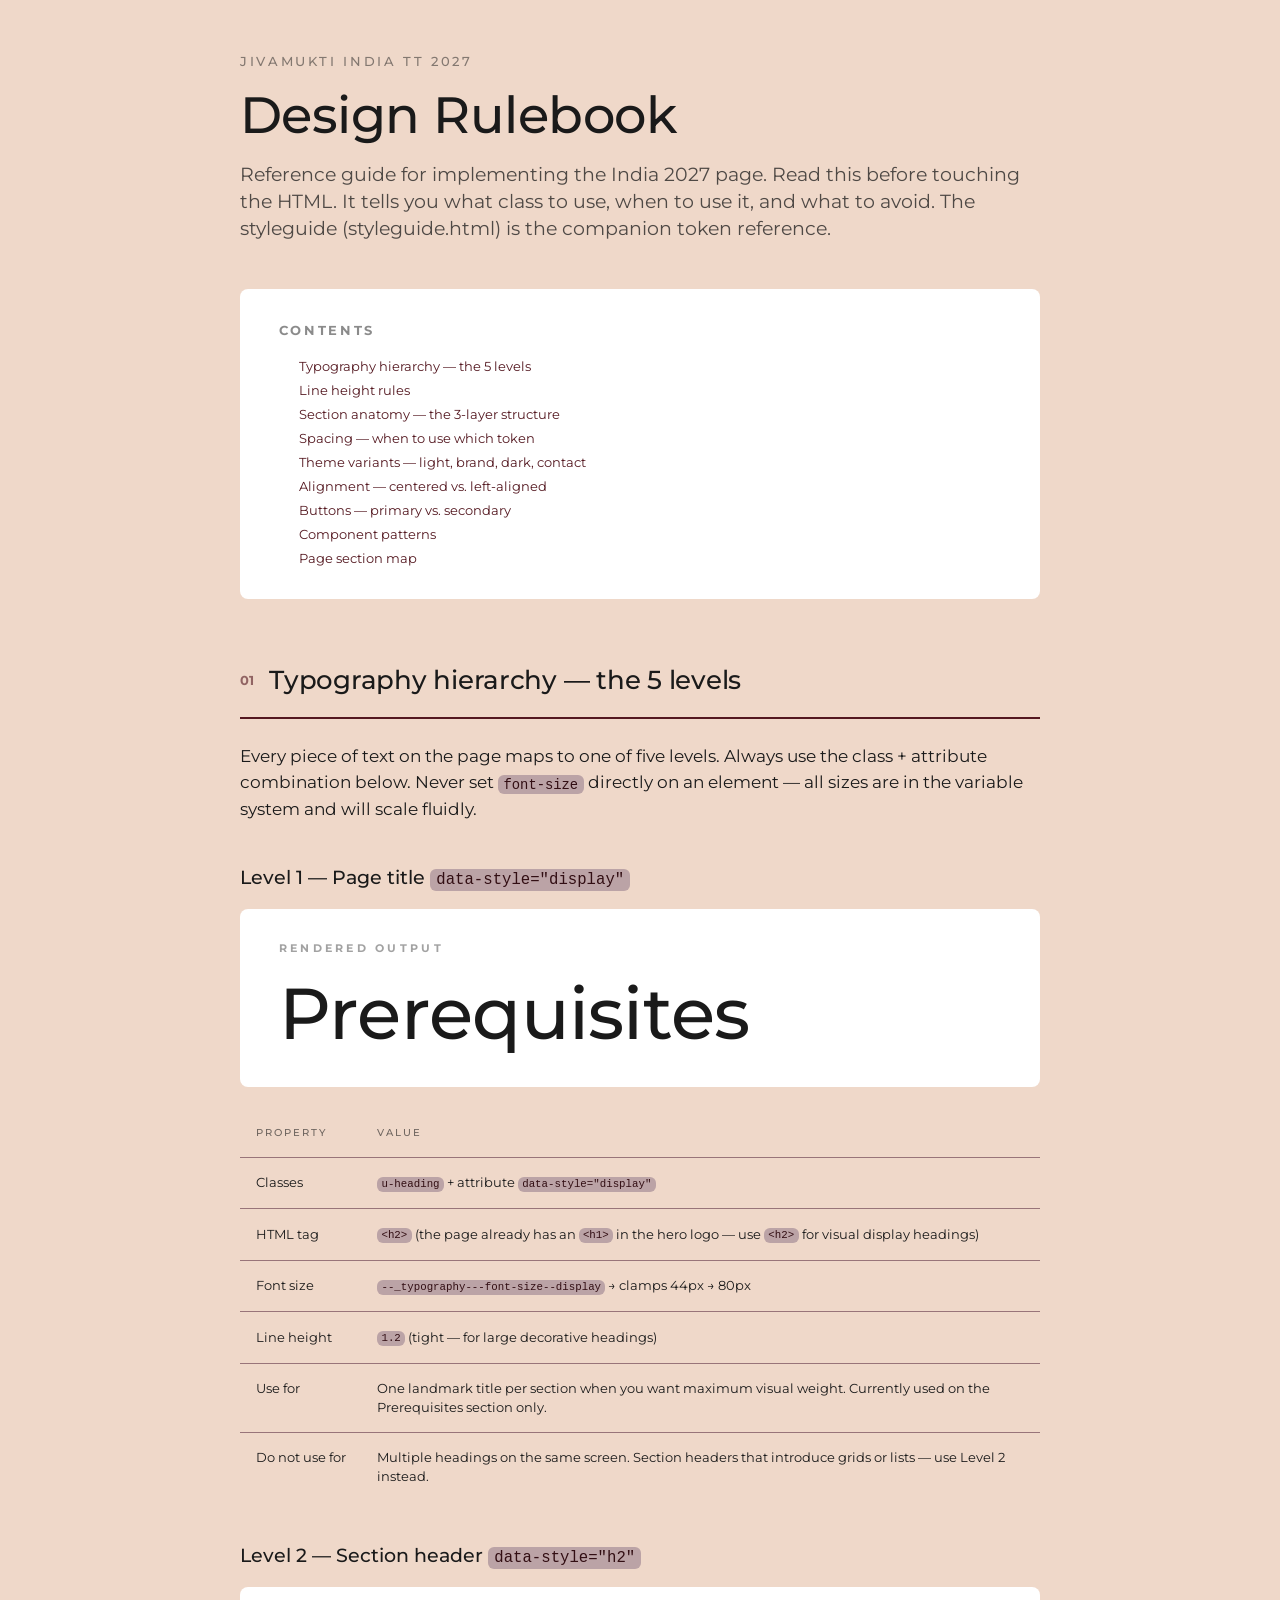
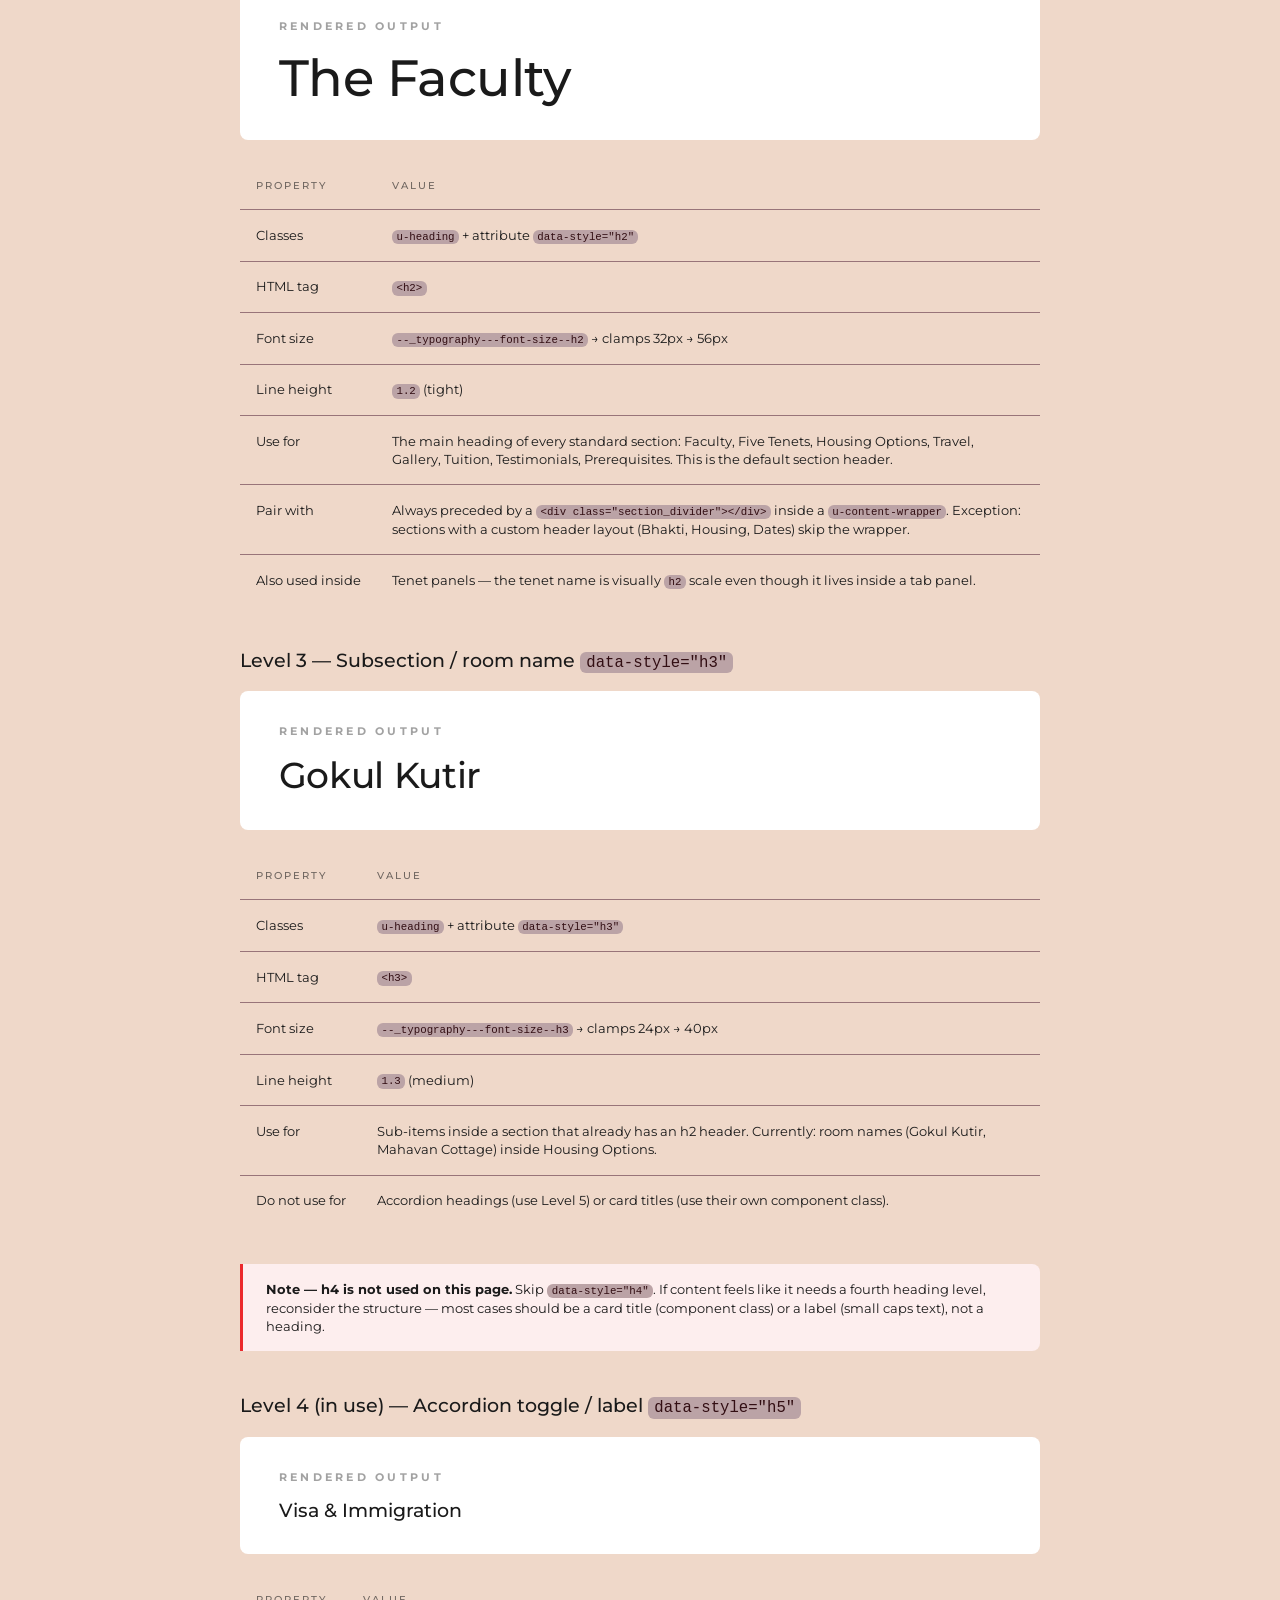
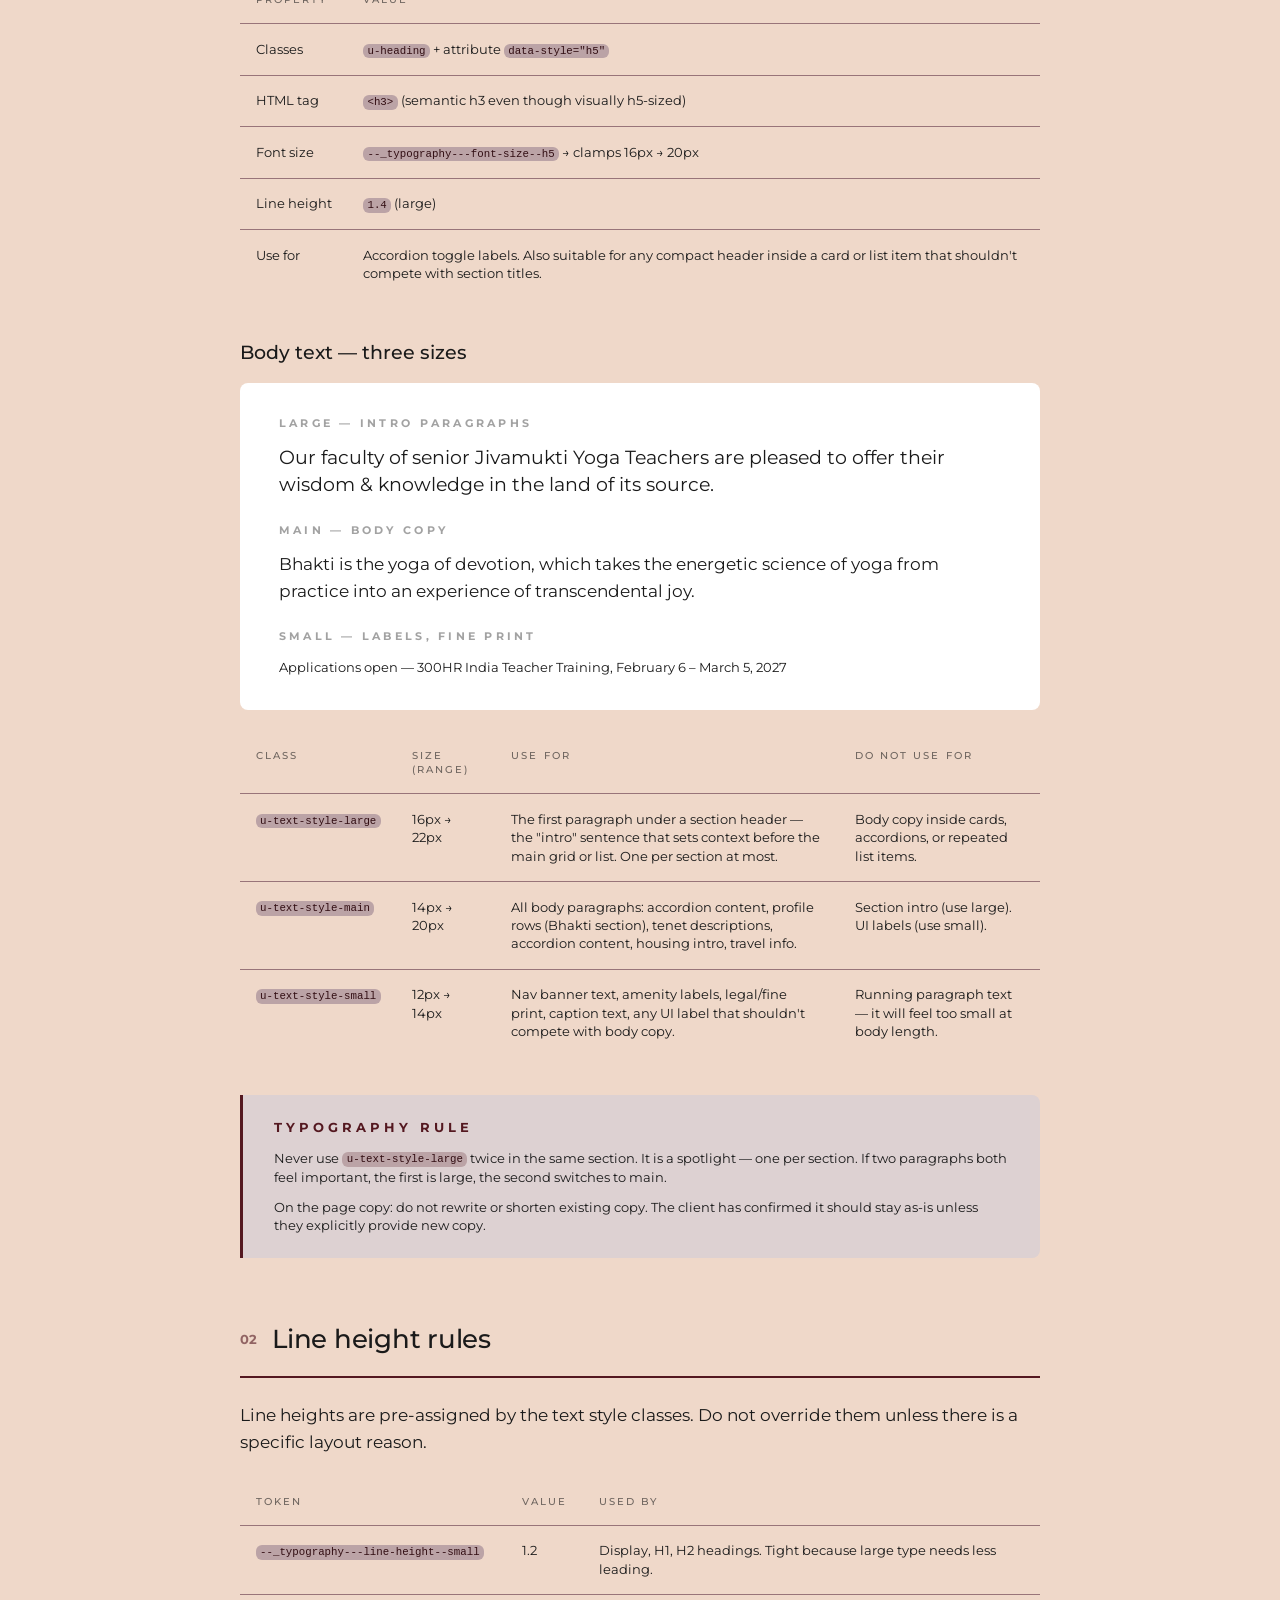
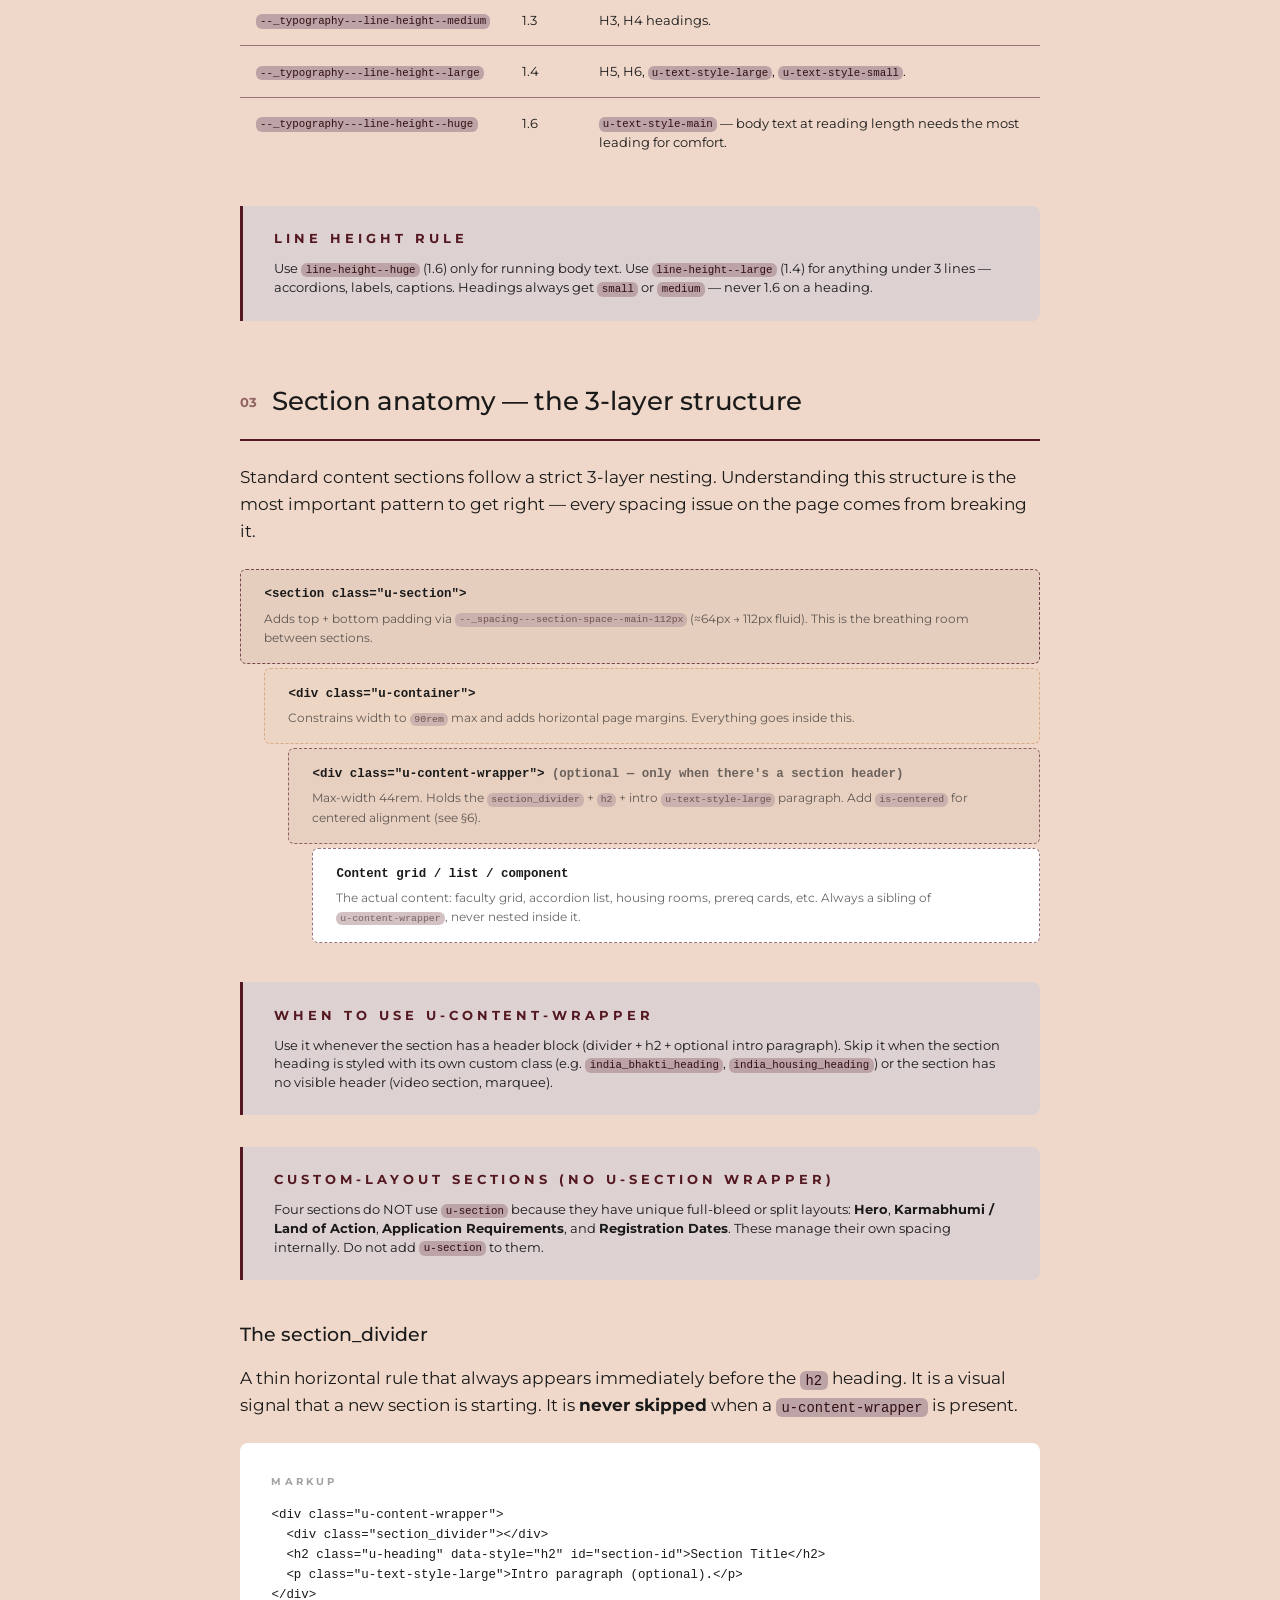
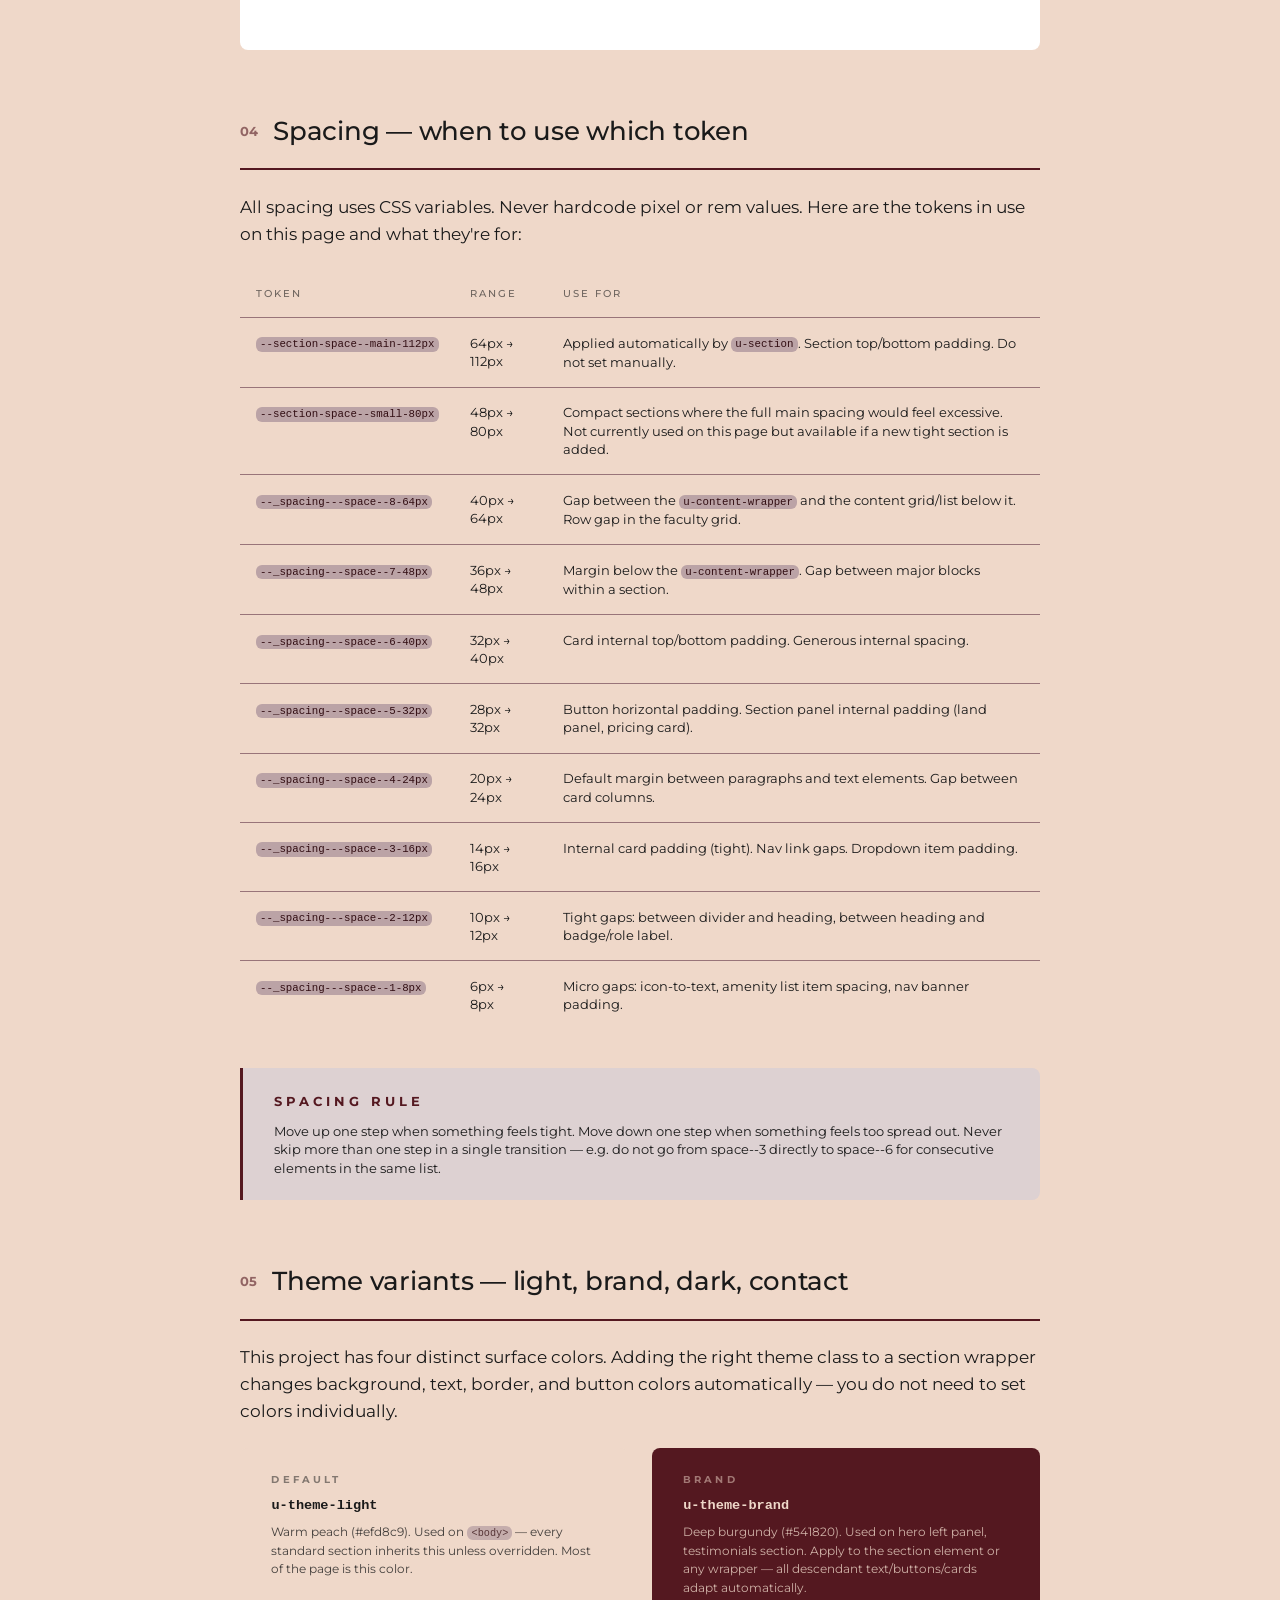
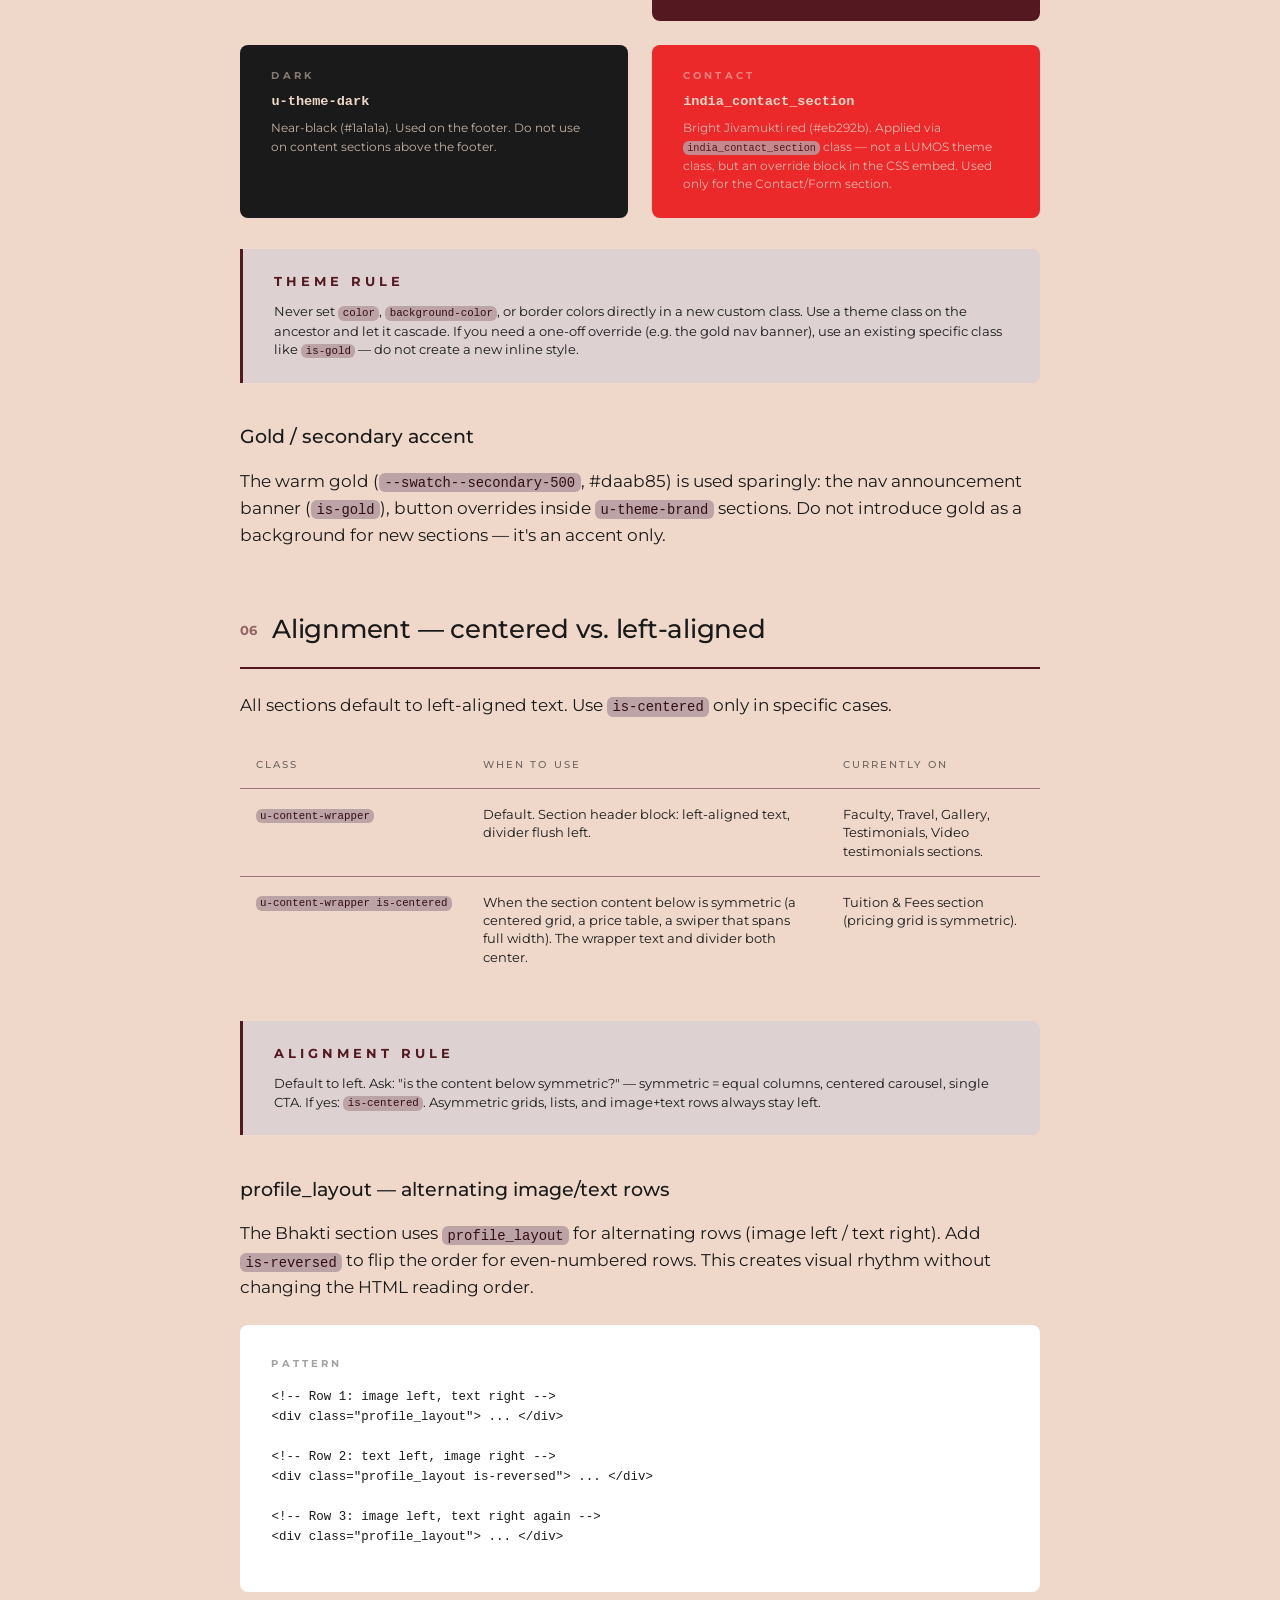
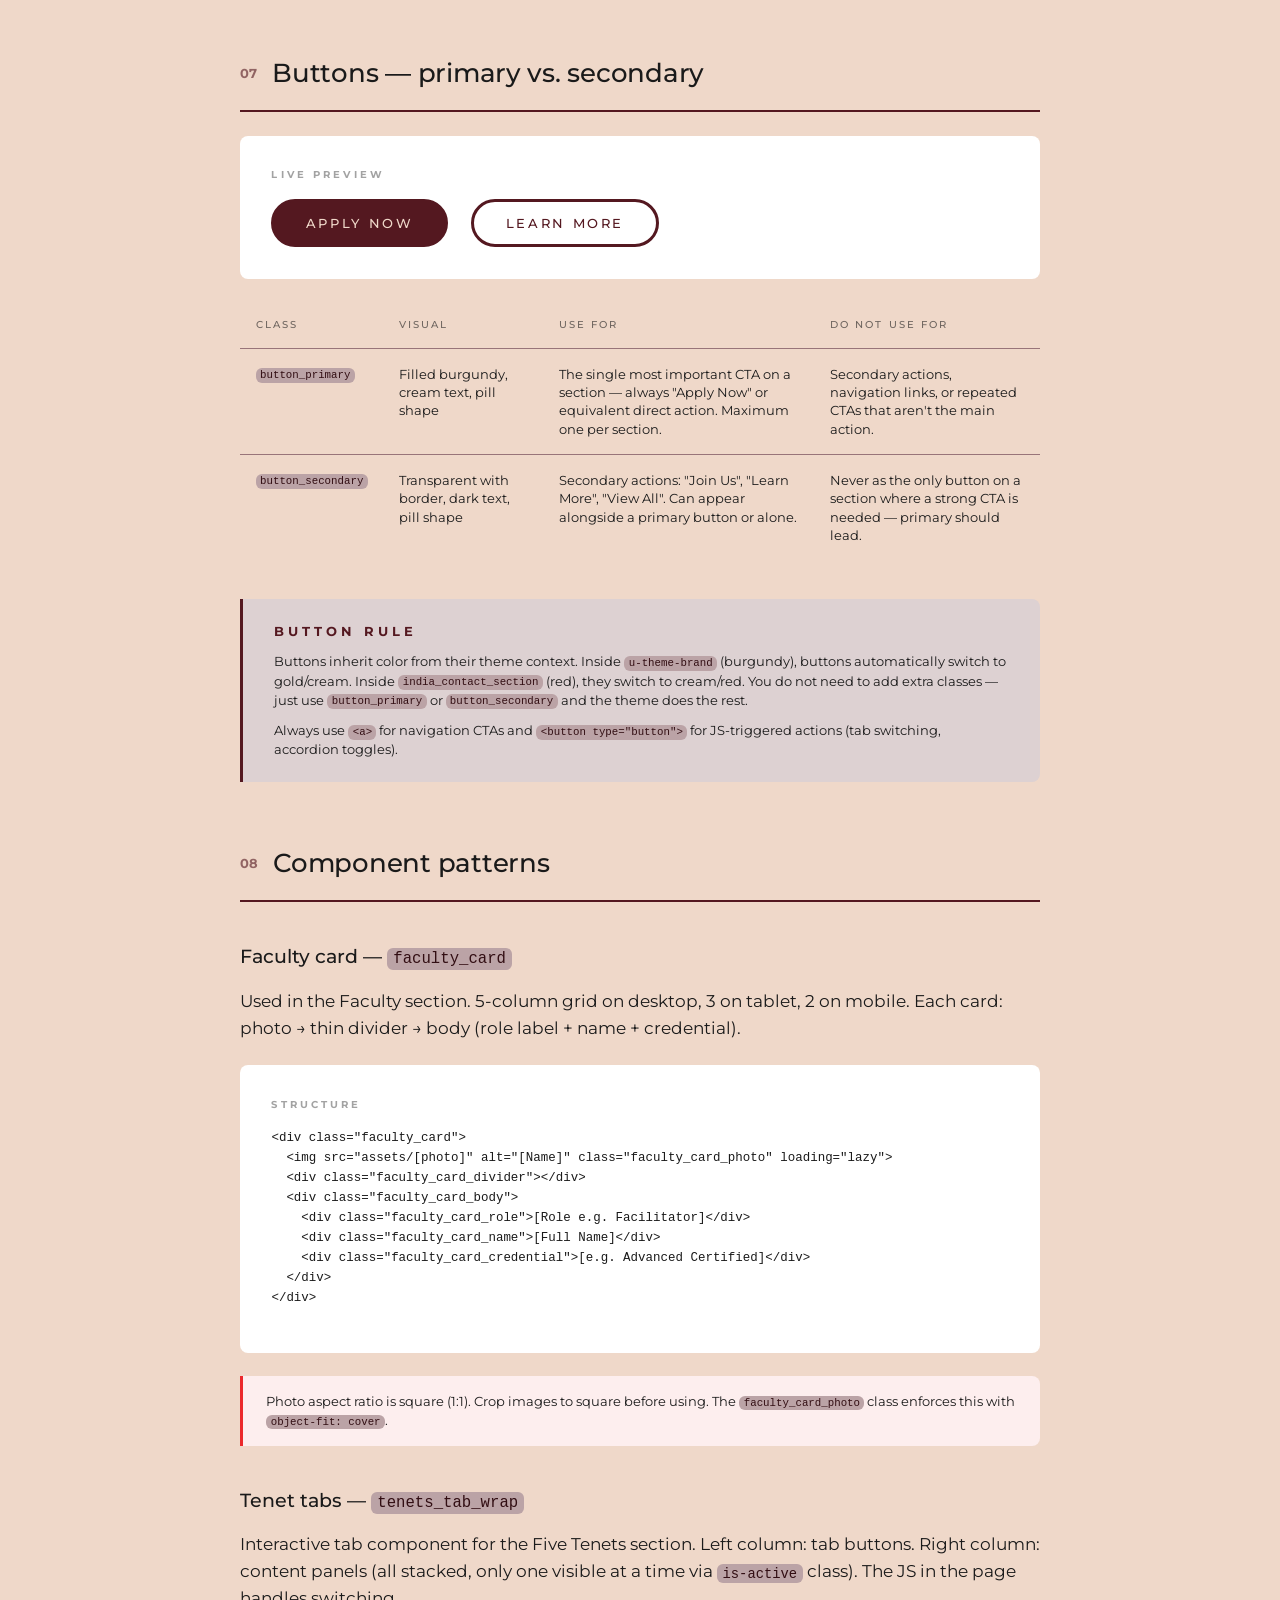
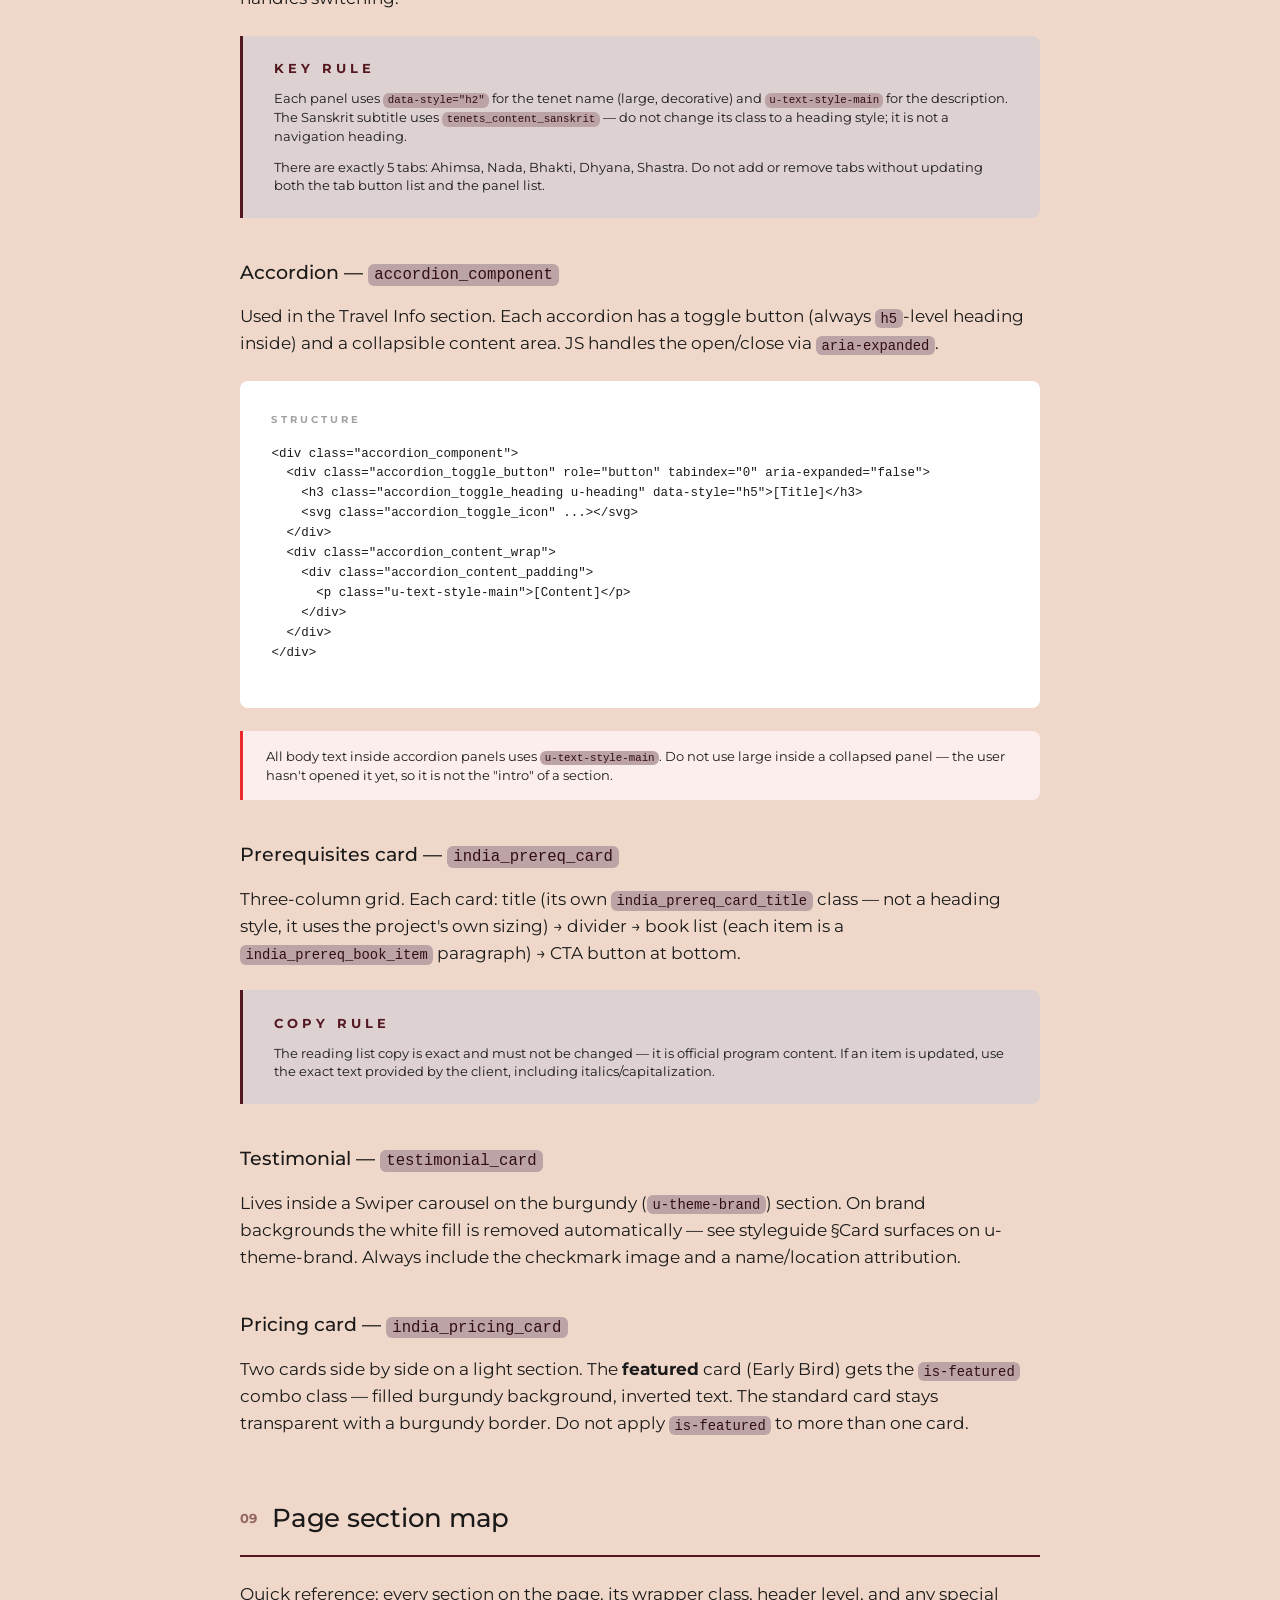
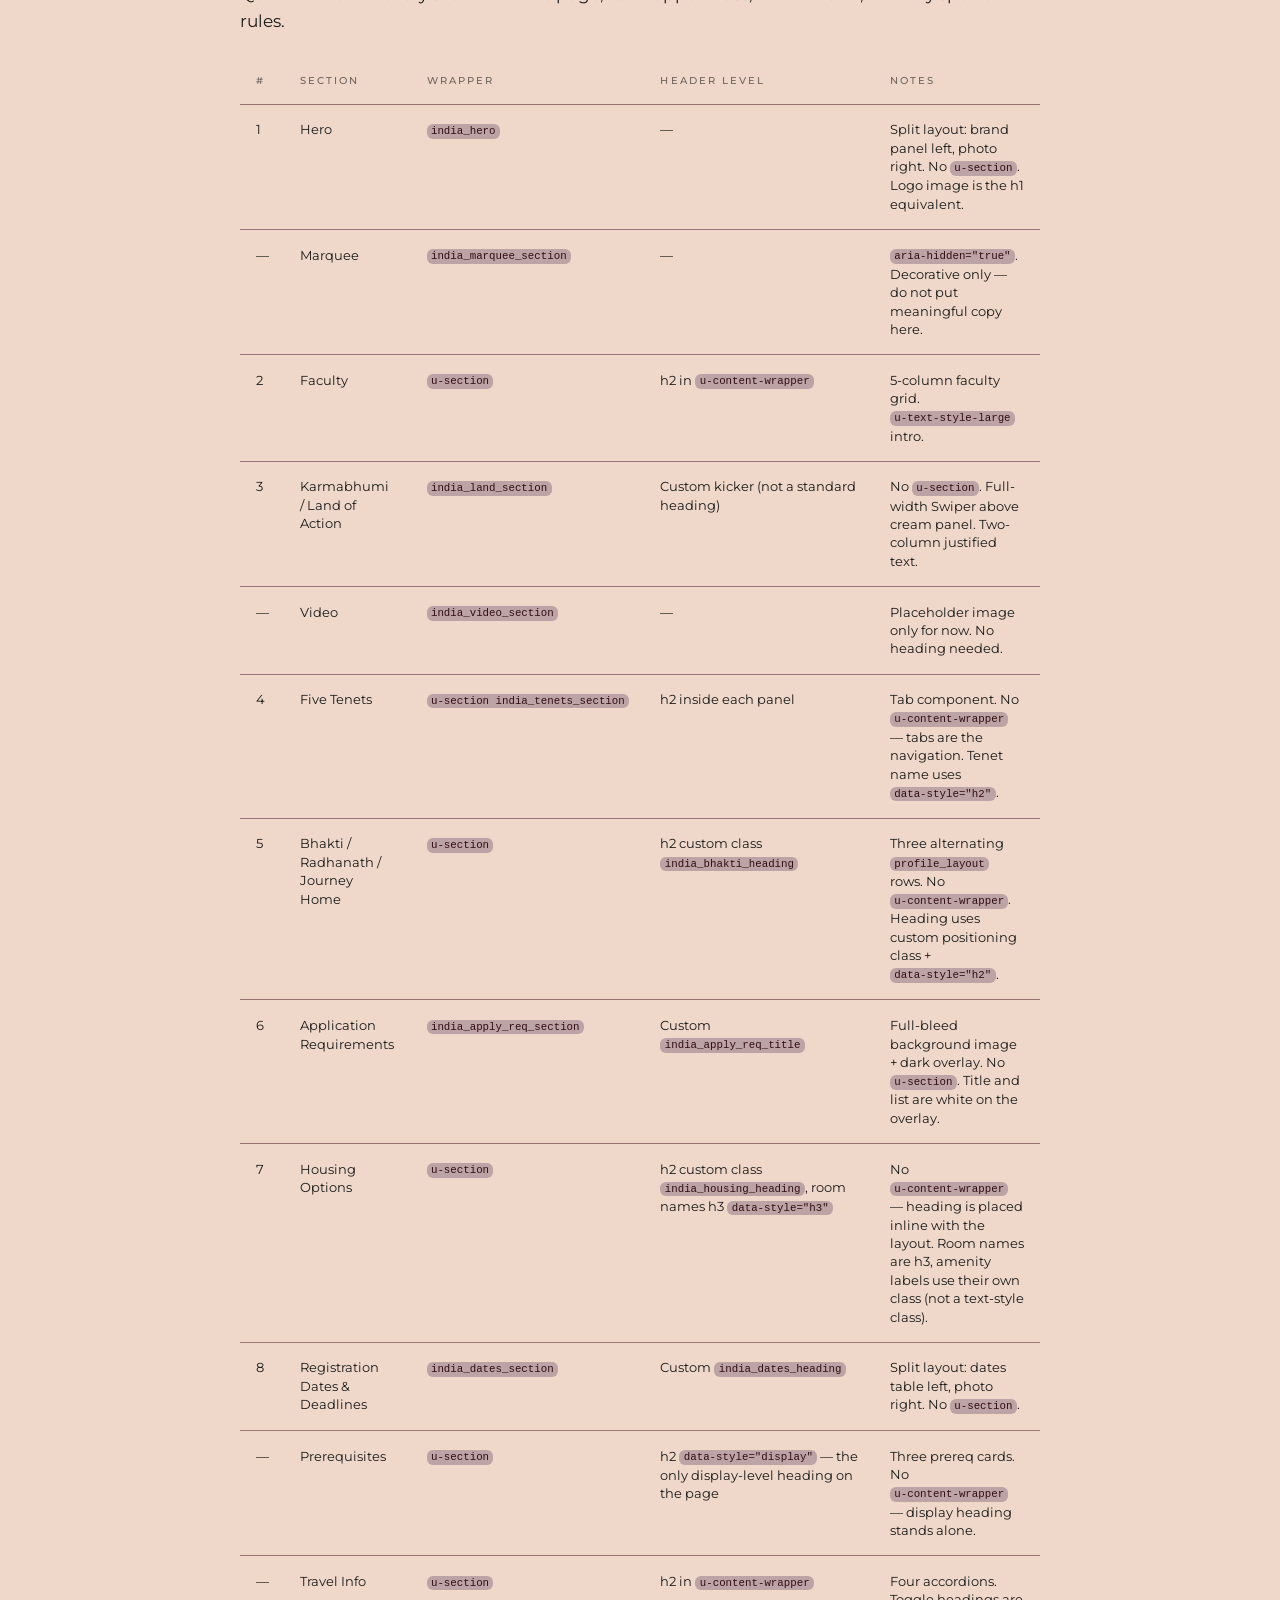
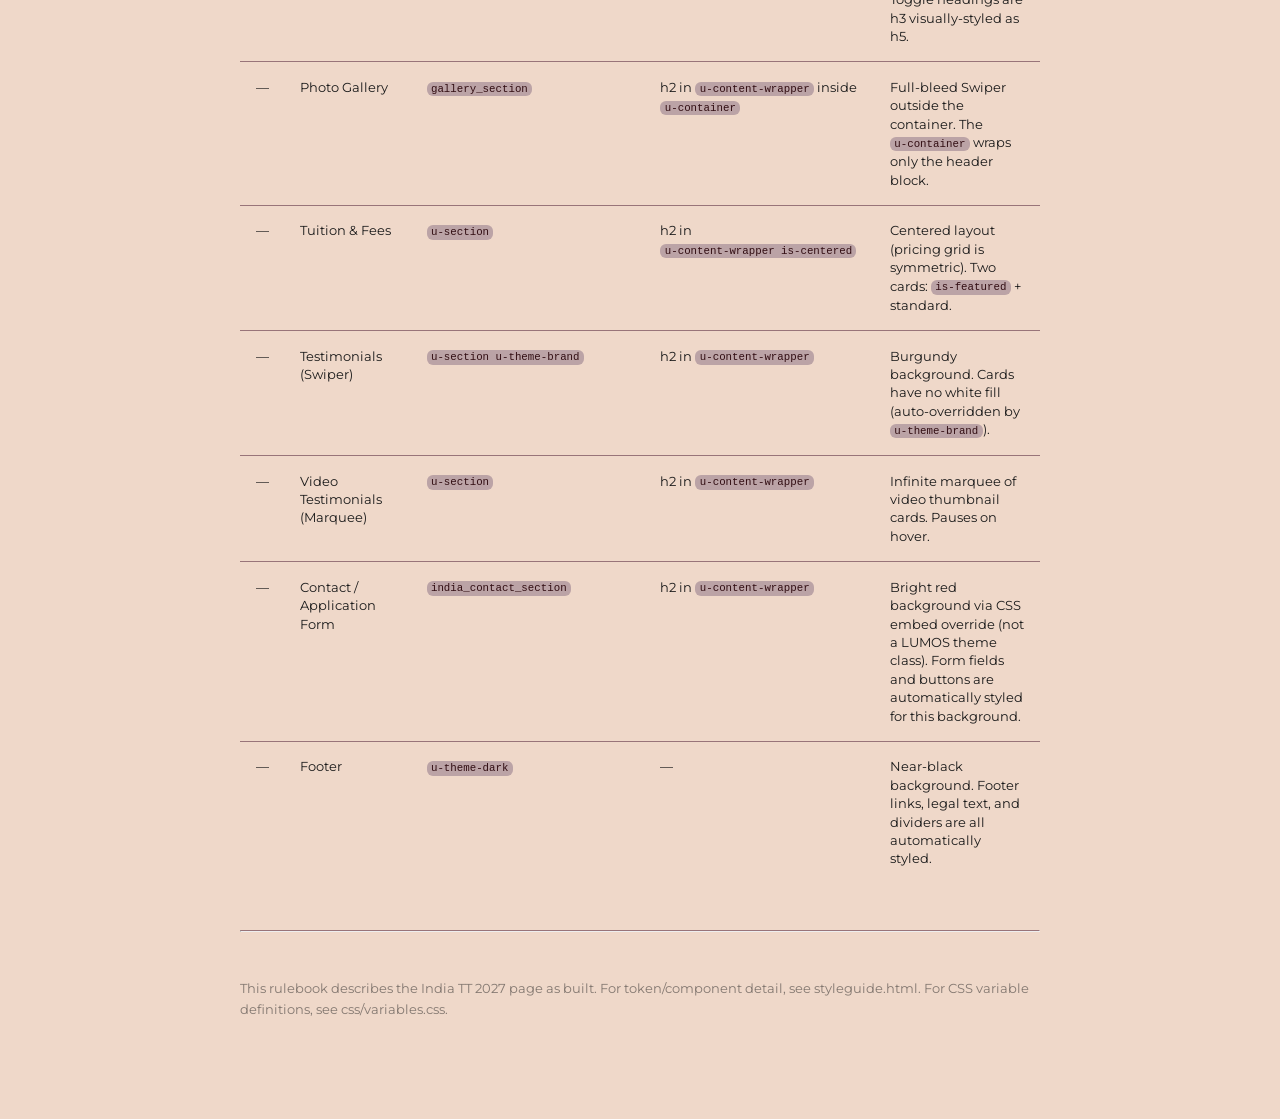
==== commit 4e02fffa: "deploy: typography consistency pass + dead-CSS cleanup - Uniform lead tier: section intros (Tuition," ====
--- a/rulebook.html
+++ b/rulebook.html
@@ -530,7 +530,7 @@
   <div class="rb-component-example">
     <p class="rb-component-label">Structure</p>
     <pre style="font-family: ui-monospace, SFMono-Regular, Menlo, Monaco, monospace; font-size: 0.78rem; line-height: 1.6; overflow-x: auto;">&lt;div class="faculty_card"&gt;
-  &lt;img src="../assets/[photo]" alt="[Name]" class="faculty_card_photo" loading="lazy"&gt;
+  &lt;img src="assets/[photo]" alt="[Name]" class="faculty_card_photo" loading="lazy"&gt;
   &lt;div class="faculty_card_divider"&gt;&lt;/div&gt;
   &lt;div class="faculty_card_body"&gt;
     &lt;div class="faculty_card_role"&gt;[Role e.g. Facilitator]&lt;/div&gt;
--- a/css/variables.css
+++ b/css/variables.css
@@ -71,6 +71,7 @@
   --_typography---font-size--text-main: clamp(.875rem, .625rem + 0.536vw, 1.25rem);
   --_typography---font-size--text-large: clamp(1rem, .786rem + 0.536vw, 1.375rem);
   --_typography---font-size--text-small: clamp(.75rem, .679rem + 0.179vw, .875rem);
+  --_typography---font-size--tenet: clamp(.8125rem, .65rem + 0.6vw, 1rem);
 
   --_typography---line-height--small: 1.2;
   --_typography---line-height--medium: 1.3;
@@ -100,7 +101,7 @@
 
   --_spacing---section-space--none: 0px;
   --_spacing---section-space--small-80px: clamp(3rem, 2.143rem + 4.286vw, 5rem);
-  --_spacing---section-space--main-112px: clamp(4rem, 2.714rem + 6.429vw, 7rem);
+  --_spacing---section-space--main-112px: clamp(3rem, 2.3rem + 3vw, 5rem);
   --_spacing---section-space--large-160px: clamp(5.5rem, 3.357rem + 10.714vw, 10rem);
   --_spacing---section-space--page-top-224px: clamp(10rem, 8.571rem + 7.143vw, 14rem);
 
--- a/css/project.css
+++ b/css/project.css
@@ -3,294 +3,6 @@
    Framework: LUMOS | Brand: Jivamukti Burgundy
    Adapted from jivamukti-global — all color tokens updated
    ════════════════════════════════════════════════════════════ */
-
-/* ── Nav Component ── */
-
-.nav_component {
-  z-index: 100;
-  width: 100%;
-  position: fixed;
-  top: 0;
-  left: 0;
-  right: 0;
-  padding-top: var(--nav--spacing-outer-vertical);
-  padding-left: var(--nav--spacing-outer-horizontal);
-  padding-right: var(--nav--spacing-outer-horizontal);
-}
-
-.nav_bar {
-  max-width: var(--nav--max-width-outer);
-  height: var(--nav--height);
-  background-color: var(--_theme---nav--background);
-  border-top-left-radius: var(--nav--radius);
-  border-top-right-radius: var(--nav--radius);
-  border-bottom-left-radius: var(--nav--radius);
-  border-bottom-right-radius: var(--nav--radius);
-  border-top-width: var(--border-width--main);
-  border-top-style: solid;
-  border-top-color: var(--swatch--brand-300);
-  border-right-width: var(--border-width--main);
-  border-right-style: solid;
-  border-right-color: var(--swatch--brand-300);
-  border-bottom-width: var(--border-width--main);
-  border-bottom-style: solid;
-  border-bottom-color: var(--swatch--brand-300);
-  border-left-width: var(--border-width--main);
-  border-left-style: solid;
-  border-left-color: var(--swatch--brand-300);
-  padding-left: var(--nav--spacing-inner-horizontal);
-  padding-right: var(--nav--spacing-inner-horizontal);
-  display: flex;
-  align-items: center;
-  justify-content: space-between;
-  margin-left: auto;
-  margin-right: auto;
-  position: relative;
-}
-
-.nav_logo {
-  height: 1.25rem;
-  width: auto;
-  flex-shrink: 0;
-  object-fit: contain;
-}
-
-.nav_links_wrap {
-  display: flex;
-  align-items: center;
-  column-gap: var(--_spacing---space--3-16px);
-}
-
-.nav_links_item {
-  font-size: var(--_typography---font-size--text-small);
-  letter-spacing: var(--_typography---letter-spacing--wide);
-  text-transform: uppercase;
-  font-weight: var(--_typography---font--primary-medium);
-  white-space: nowrap;
-}
-
-/* ── Nav Dropdowns ── */
-
-.nav_dropdown_component {
-  position: relative;
-  display: flex;
-  align-items: center;
-  height: 100%;
-}
-
-.nav_links_item.has-dropdown {
-  display: flex;
-  align-items: center;
-  column-gap: 0.25rem;
-}
-
-.nav_dropdown_arrow {
-  width: 0.75rem;
-  height: 0.75rem;
-  flex-shrink: 0;
-  opacity: 0.5;
-  transition-property: transform, opacity;
-  transition-duration: 0.15s;
-  transition-timing-function: ease;
-}
-
-.nav_dropdown_component:hover .nav_dropdown_arrow {
-  opacity: 1;
-  transform: rotate(180deg);
-}
-
-.nav_dropdown_panel {
-  position: absolute;
-  top: 100%;
-  left: 0;
-  padding-top: var(--_spacing---space--5-32px);
-  opacity: 0;
-  pointer-events: none;
-  transform: translateY(0.375rem);
-  transition-property: opacity, transform;
-  transition-duration: 0.15s;
-  transition-timing-function: cubic-bezier(0.4, 0, 0.2, 1);
-  z-index: 10;
-}
-
-.nav_dropdown_bubble {
-  min-width: 12rem;
-  padding-top: var(--_spacing---space--3-16px);
-  padding-right: var(--_spacing---space--4-24px);
-  padding-bottom: var(--_spacing---space--3-16px);
-  padding-left: var(--_spacing---space--4-24px);
-  background-color: var(--_theme---nav--background);
-  border-top-left-radius: var(--nav--radius);
-  border-top-right-radius: var(--nav--radius);
-  border-bottom-left-radius: var(--nav--radius);
-  border-bottom-right-radius: var(--nav--radius);
-  border-top-width: var(--border-width--main);
-  border-top-style: solid;
-  border-top-color: var(--swatch--brand-300);
-  border-right-width: var(--border-width--main);
-  border-right-style: solid;
-  border-right-color: var(--swatch--brand-300);
-  border-bottom-width: var(--border-width--main);
-  border-bottom-style: solid;
-  border-bottom-color: var(--swatch--brand-300);
-  border-left-width: var(--border-width--main);
-  border-left-style: solid;
-  border-left-color: var(--swatch--brand-300);
-  display: flex;
-  flex-direction: column;
-}
-
-.nav_dropdown_component:hover .nav_dropdown_panel {
-  opacity: 1;
-  pointer-events: auto;
-  transform: translateY(0);
-}
-
-.nav_dropdown_link {
-  font-size: var(--_typography---font-size--text-small);
-  padding-top: var(--_spacing---space--2-12px);
-  padding-bottom: var(--_spacing---space--2-12px);
-  padding-left: var(--_spacing---space--3-16px);
-  padding-right: var(--_spacing---space--3-16px);
-  margin-left: calc(var(--_spacing---space--3-16px) * -1);
-  margin-right: calc(var(--_spacing---space--3-16px) * -1);
-  border-bottom-width: 1px;
-  border-bottom-style: solid;
-  border-bottom-color: var(--_theme---border);
-  border-top-left-radius: var(--radius--small);
-  border-top-right-radius: var(--radius--small);
-  border-bottom-left-radius: var(--radius--small);
-  border-bottom-right-radius: var(--radius--small);
-  display: block;
-  white-space: nowrap;
-  transition-property: background-color, color;
-  transition-duration: 0.15s;
-  transition-timing-function: ease;
-}
-
-.nav_dropdown_link:last-child {
-  border-bottom-style: none;
-}
-
-.nav_dropdown_link:hover {
-  background-color: var(--swatch--brand-500);
-  color: var(--swatch--brand-text);
-  border-bottom-color: transparent;
-}
-
-/* ── Shop Button (accent) ── */
-
-.nav_links_item.is-shop {
-  background-color: var(--swatch--brand-500);
-  color: var(--swatch--brand-text);
-  padding-left: var(--_spacing---space--3-16px);
-  padding-right: var(--_spacing---space--3-16px);
-  height: 2rem;
-  display: flex;
-  align-items: center;
-  border-top-left-radius: var(--radius--round);
-  border-top-right-radius: var(--radius--round);
-  border-bottom-left-radius: var(--radius--round);
-  border-bottom-right-radius: var(--radius--round);
-  transition-property: background-color;
-  transition-duration: 0.15s;
-  transition-timing-function: ease;
-}
-
-.nav_links_item.is-shop:hover {
-  background-color: var(--swatch--brand-600);
-}
-
-/* ── Nav Hamburger ── */
-
-.nav_hamburger {
-  display: none;
-  flex-direction: column;
-  justify-content: center;
-  align-items: center;
-  row-gap: var(--nav--hamburger-gap);
-  width: var(--nav--height);
-  height: var(--nav--height);
-  cursor: pointer;
-}
-
-.nav_button_line {
-  width: 1.5rem;
-  height: var(--nav--hamburger-thickness);
-  background-color: currentColor;
-  transition-property: transform;
-  transition-duration: 0.2s;
-  transition-timing-function: ease;
-}
-
-/* Banner — visible state */
-.nav_banner_wrap {
-  max-width: var(--nav--max-width-outer);
-  max-height: 3rem;
-  margin-left: auto;
-  margin-right: auto;
-  padding-top: var(--_spacing---space--1-8px);
-  padding-bottom: var(--_spacing---space--1-8px);
-  border-top-left-radius: var(--nav--radius);
-  border-top-right-radius: var(--nav--radius);
-  border-bottom-left-radius: var(--nav--radius);
-  border-bottom-right-radius: var(--nav--radius);
-  text-align: center;
-  margin-bottom: var(--_spacing---space--1-8px);
-  overflow-x: hidden;
-  overflow-y: hidden;
-  opacity: 1;
-  transition-property: max-height, padding-top, padding-bottom, margin-bottom;
-  transition-duration: 0.25s;
-  transition-timing-function: cubic-bezier(0.4, 0, 0.2, 1);
-}
-
-.nav_component.is-scrolled .nav_banner_wrap {
-  max-height: 0;
-  padding-top: 0;
-  padding-bottom: 0;
-  margin-bottom: 0;
-  opacity: 0;
-  transition-duration: 0.2s;
-}
-
-.nav_component.is-scrolled.is-top-hover .nav_banner_wrap {
-  max-height: 3rem;
-  padding-top: var(--_spacing---space--1-8px);
-  padding-bottom: var(--_spacing---space--1-8px);
-  margin-bottom: var(--_spacing---space--1-8px);
-  opacity: 1;
-  transition-duration: 0.25s;
-}
-
-.nav_banner_text {
-  font-size: var(--_typography---font-size--text-small);
-  letter-spacing: var(--_typography---letter-spacing--wide);
-}
-
-.nav_banner_wrap.is-gold {
-  background-color: var(--swatch--secondary-500);
-  color: var(--swatch--dark-900);
-}
-
-@media (max-width: 1200px) {
-  .nav_links_wrap {
-    display: none;
-  }
-  .nav_hamburger {
-    display: flex;
-  }
-}
-
-.nav_banner_link {
-  display: block;
-}
-
-.nav_logo_link {
-  display: flex;
-  align-items: center;
-  flex-shrink: 0;
-}
 
 /* ── Button Components ── */
 
@@ -504,7 +216,7 @@
   display: none;
   position: relative;
   overflow-x: visible;
-  overflow-y: clip;
+  overflow-y: visible;
 }
 
 .accordion_content_padding {
@@ -517,6 +229,8 @@
 /* ── Video Testimonial Marquee ── */
 
 .india_video_testimonial_section {
+  /* TEMP: hidden per client until real testimonial videos are ready — delete this line to restore */
+  display: none;
   margin-top: var(--_spacing---space--8-64px);
   overflow-x: hidden;
   overflow-y: visible;
@@ -602,37 +316,6 @@
   .india_video_testimonial_card { flex-basis: 65vw; width: 65vw; }
 }
 
-/* ── Marquee Component ── */
-
-.marquee_wrap {
-  overflow-x: hidden;
-  overflow-y: hidden;
-  white-space: nowrap;
-}
-
-.marquee_track {
-  display: flex;
-  align-items: center;
-  column-gap: var(--_spacing---space--7-48px);
-  animation-name: marquee-scroll;
-  animation-duration: 30s;
-  animation-timing-function: linear;
-  animation-iteration-count: infinite;
-}
-
-.marquee_separator {
-  width: 0.5rem;
-  height: 0.5rem;
-  border-top-left-radius: var(--radius--round);
-  border-top-right-radius: var(--radius--round);
-  border-bottom-left-radius: var(--radius--round);
-  border-bottom-right-radius: var(--radius--round);
-  background-color: var(--_theme---heading-accent);
-  flex-grow: 0;
-  flex-shrink: 0;
-  flex-basis: auto;
-}
-
 /* ── Footer Component ── */
 
 .footer_wrap {
@@ -793,6 +476,15 @@
   font-size: var(--_typography---font-size--text-small);
   opacity: 0.55;
   margin-top: var(--_spacing---space--1-8px);
+}
+
+.faculty_card_more {
+  display: inline-block;
+  margin-top: var(--_spacing---space--2-12px);
+  font-size: var(--_typography---font-size--text-small);
+  font-weight: var(--_typography---font--primary-medium);
+  color: var(--_theme---text);
+  text-decoration-line: underline;
 }
 
 /* ── Form Fields ── */
@@ -910,7 +602,7 @@
   display: flex;
   flex-direction: column;
   row-gap: var(--_spacing---space--5-32px);
-  max-width: 36rem;
+  max-width: 56rem;
   width: 100%;
 }
 
@@ -948,213 +640,6 @@
 .form_group {
   display: flex;
   flex-direction: column;
-}
-
-/* ── Shared: Section Divider ── */
-
-.section_divider {
-  width: 3rem;
-  height: var(--border-width--main);
-  background-color: var(--_theme---heading-accent);
-  margin-bottom: var(--_spacing---space--5-32px);
-}
-
-/* ── Tenets Tab Component ── */
-
-.tenets_tab_wrap {
-  display: grid;
-  grid-template-columns: 13rem 1fr;
-  grid-column-gap: var(--_spacing---space--8-64px);
-  margin-top: var(--_spacing---space--7-48px);
-  align-items: start;
-}
-
-@media (max-width: 767px) {
-  .tenets_tab_wrap {
-    grid-template-columns: 1fr;
-    grid-row-gap: var(--_spacing---space--6-40px);
-  }
-  /* Reorder: panels (icon + text) on top, tabs below */
-  .tenets_tab_wrap .tenets_panel_wrap {
-    order: 1;
-  }
-  .tenets_tab_wrap .tenets_tab_left {
-    order: 2;
-  }
-  /* Hide prev/next arrows on mobile */
-  .tenets_controls {
-    display: none;
-  }
-}
-
-/* Left: tab buttons */
-
-.tenets_tab_list {
-  display: flex;
-  flex-direction: column;
-}
-
-@media (max-width: 767px) {
-  .tenets_tab_list {
-    flex-direction: row;
-    overflow-x: auto;
-    overflow-y: visible;
-    padding-bottom: var(--_spacing---space--2-12px);
-    column-gap: var(--_spacing---space--3-16px);
-  }
-}
-
-.tenets_tab_btn {
-  position: relative;
-  padding-top: var(--_spacing---space--4-24px);
-  padding-bottom: var(--_spacing---space--4-24px);
-  padding-left: 0;
-  padding-right: 0;
-  border-bottom-width: 1px;
-  border-bottom-style: solid;
-  border-bottom-color: var(--_theme---border);
-  background-color: transparent;
-  text-align: left;
-  width: 100%;
-  cursor: pointer;
-  display: flex;
-  flex-direction: column;
-}
-
-@media (max-width: 767px) {
-  .tenets_tab_btn {
-    white-space: nowrap;
-    flex-shrink: 0;
-    width: auto;
-    padding-right: var(--_spacing---space--2-12px);
-  }
-}
-
-.tenets_tab_text {
-  font-size: var(--_typography---font-size--text-main);
-  font-weight: var(--_typography---font--primary-medium);
-  letter-spacing: var(--_typography---letter-spacing--wide);
-  text-transform: uppercase;
-  opacity: 0.4;
-  transition-property: opacity, font-weight;
-  transition-duration: 0.2s;
-  transition-timing-function: ease;
-  pointer-events: none;
-}
-
-.tenets_tab_btn.is-active .tenets_tab_text {
-  opacity: 1;
-  font-weight: var(--_typography---font--primary-bold);
-  color: var(--swatch--brand-500);
-}
-
-.tenets_tab_line {
-  position: absolute;
-  bottom: -1px;
-  left: 0;
-  height: var(--border-width--main);
-  width: 100%;
-  background-color: var(--swatch--brand-500);
-  transform-origin: left center;
-  transform: scaleX(0);
-  transition-property: transform;
-  transition-timing-function: linear;
-  transition-duration: 0ms;
-  pointer-events: none;
-}
-
-/* Right: stacked content panels */
-
-.tenets_panel_wrap {
-  display: grid;
-  grid-template-columns: 1fr;
-}
-
-.tenets_content_item {
-  grid-row-start: 1;
-  grid-column-start: 1;
-  opacity: 0;
-  pointer-events: none;
-  transition-property: opacity;
-  transition-duration: 0.35s;
-  transition-timing-function: ease;
-}
-
-.tenets_content_item.is-active {
-  opacity: 1;
-  pointer-events: auto;
-}
-
-.tenets_content_layout {
-  display: flex;
-  column-gap: var(--_spacing---space--8-64px);
-  row-gap: var(--_spacing---space--5-32px);
-  align-items: center;
-}
-
-@media (max-width: 767px) {
-  .tenets_content_layout {
-    flex-direction: column;
-    align-items: stretch;
-  }
-}
-
-.tenets_content_text {
-  flex-grow: 1;
-  flex-shrink: 1;
-  flex-basis: 0%;
-  display: flex;
-  flex-direction: column;
-  row-gap: var(--_spacing---space--4-24px);
-}
-
-.tenets_content_sanskrit {
-  font-size: var(--_typography---font-size--h5);
-  font-style: italic;
-  opacity: 0.5;
-  line-height: var(--_typography---line-height--medium);
-}
-
-.tenets_content_icon {
-  flex-shrink: 0;
-  flex-grow: 0;
-  flex-basis: 12rem;
-  aspect-ratio: 1 / 1;
-  display: flex;
-  align-items: center;
-  justify-content: center;
-  padding-top: var(--_spacing---space--6-40px);
-  padding-right: var(--_spacing---space--6-40px);
-  padding-bottom: var(--_spacing---space--6-40px);
-  padding-left: var(--_spacing---space--6-40px);
-  background-color: var(--swatch--brand-500);
-  border-top-left-radius: var(--radius--main);
-  border-top-right-radius: var(--radius--main);
-  border-bottom-left-radius: var(--radius--main);
-  border-bottom-right-radius: var(--radius--main);
-}
-
-@media (max-width: 767px) {
-  .tenets_content_icon {
-    flex-basis: auto;
-    width: 100%;
-    max-width: 100%;
-    aspect-ratio: 1 / 1;
-    padding-top: var(--_spacing---space--7-48px);
-    padding-right: var(--_spacing---space--7-48px);
-    padding-bottom: var(--_spacing---space--7-48px);
-    padding-left: var(--_spacing---space--7-48px);
-    align-self: stretch;
-  }
-}
-
-.tenets_content_icon_img {
-  width: 100%;
-  height: 100%;
-  object-fit: contain;
-  display: block;
-  filter: brightness(0) invert(1);
-  opacity: 0.9;
 }
 
 /* Prev / Next controls */
@@ -1204,22 +689,8 @@
   color: var(--swatch--brand-text);
 }
 
-/* ── Profile Layout ── */
-
-.profile_layout {
-  display: flex;
-  column-gap: var(--_spacing---space--8-64px);
-  row-gap: var(--_spacing---space--8-64px);
-  align-items: flex-start;
-}
-
-.profile_content {
-  flex-grow: 1;
-  flex-shrink: 1;
-  flex-basis: 0%;
-  display: flex;
-  flex-direction: column;
-  row-gap: var(--_spacing---space--5-32px);
+.profile_content_title {
+  margin-bottom: var(--_spacing---space--1-8px);
 }
 
 @media (max-width: 767px) {
@@ -1242,7 +713,7 @@
 
 .india_hero {
   width: 100%;
-  min-height: 100vh;
+  min-height: auto;
   display: grid;
   grid-template-columns: 1fr 1fr;
 }
@@ -1260,7 +731,7 @@
   display: flex;
   align-items: center;
   justify-content: center;
-  padding-top: var(--_spacing---section-space--page-top-224px);
+  padding-top: var(--_spacing---section-space--main-112px);
   padding-bottom: var(--_spacing---section-space--main-112px);
   padding-left: var(--site--margin);
   padding-right: var(--site--margin);
@@ -1345,7 +816,7 @@
 .india_marquee_inner {
   display: inline-flex;
   animation-name: marquee-scroll;
-  animation-duration: 35s;
+  animation-duration: 55s;
   animation-timing-function: linear;
   animation-iteration-count: infinite;
 }
@@ -1368,7 +839,7 @@
   grid-template-columns: repeat(12, 1fr);
   grid-column-gap: var(--site--gutter);
   grid-row-gap: var(--site--gutter);
-  margin-top: var(--_spacing---space--7-48px);
+  margin-top: 0;
 }
 
 /* Top row: first 3 cards span 4 cols each (3 × 4 = 12) → centered trio */
@@ -1415,14 +886,21 @@
 .india_land_slider {
   position: relative;
   width: 100%;
-  min-height: min(52vh, 32rem);
+  border-top-left-radius: var(--radius--main);
+  border-top-right-radius: var(--radius--main);
+  border-bottom-left-radius: var(--radius--main);
+  border-bottom-right-radius: var(--radius--main);
+  overflow-x: hidden;
+  overflow-y: hidden;
+  margin-bottom: var(--_spacing---space--7-48px);
+  min-height: min(72vh, 44rem);
   --swiper-theme-color: var(--swatch--light-200);
   --swiper-navigation-size: 1.75rem;
 }
 
 .india_land_slide_img {
   width: 100%;
-  height: min(52vh, 32rem);
+  height: min(72vh, 44rem);
   object-fit: cover;
   display: block;
 }
@@ -1440,7 +918,7 @@
 }
 
 .india_land_dots.swiper-pagination-bullets.swiper-pagination-horizontal {
-  bottom: 1rem;
+  bottom: 0.75rem;
   left: 0;
   right: 0;
 }
@@ -1520,11 +998,100 @@
   text-align-last: start;
 }
 
-/* Clear separation from Five Tenets (was visually merging with prior burgundy block) */
+/* ── Five Tenets — source-style grid ── */
+
 .india_tenets_section {
-  border-top-width: 1px;
-  border-top-style: solid;
-  border-top-color: color-mix(in srgb, var(--swatch--brand-500) 14%, transparent);
+  border-top-width: 0;
+}
+
+.india_tenets_grid {
+  display: grid;
+  grid-template-columns: 1fr 1fr 1fr;
+  column-gap: var(--_spacing---space--6-40px);
+  row-gap: var(--_spacing---space--9-80px);
+  align-items: start;
+}
+
+@media (max-width: 991px) {
+  .india_tenets_grid {
+    column-gap: var(--_spacing---space--5-32px);
+    row-gap: var(--_spacing---space--7-48px);
+  }
+}
+
+@media (max-width: 767px) {
+  .india_tenets_grid {
+    display: none;
+  }
+}
+
+.india_tenet_card {
+  display: flex;
+  flex-direction: column;
+  align-items: center;
+  text-align: center;
+  row-gap: var(--_spacing---space--3-16px);
+}
+
+.india_tenet_icon {
+  width: 11rem;
+  height: 11rem;
+  object-fit: contain;
+  display: block;
+}
+
+.india_tenet_body {
+  color: var(--swatch--brand-text);
+  opacity: 0.85;
+}
+
+.india_tenets_center_title {
+  display: flex;
+  align-items: center;
+  justify-content: center;
+}
+
+.india_tenets_center_img {
+  width: 100%;
+  max-width: 22rem;
+  height: auto;
+  display: block;
+}
+
+/* Mobile layout */
+.india_tenets_mobile {
+  display: none;
+}
+
+@media (max-width: 767px) {
+  .india_tenets_mobile {
+    display: block;
+  }
+  .india_tenets_mobile .india_tenets_center_img {
+    max-width: 18rem;
+    margin-left: auto;
+    margin-right: auto;
+    margin-bottom: var(--_spacing---space--6-40px);
+  }
+  .india_tenet_card {
+    padding-left: var(--_spacing---space--4-24px);
+    padding-right: var(--_spacing---space--4-24px);
+  }
+}
+
+/* Swiper pagination dots on dark background */
+.india_tenets_pagination {
+  position: static;
+  margin-top: var(--_spacing---space--5-32px);
+}
+
+.india_tenets_pagination .swiper-pagination-bullet {
+  background-color: var(--swatch--brand-text);
+  opacity: 0.35;
+}
+
+.india_tenets_pagination .swiper-pagination-bullet-active {
+  opacity: 1;
 }
 
 /* ── Bhakti Section Images ── */
@@ -1552,9 +1119,6 @@
 /* ── Bhakti 3-row section ── */
 
 .india_bhakti_heading {
-  text-transform: uppercase;
-  letter-spacing: var(--_typography---letter-spacing--wider);
-  color: var(--swatch--brand-500);
   text-align: center;
 }
 
@@ -1563,6 +1127,61 @@
   flex-direction: column;
   row-gap: var(--_spacing---section-space--small-80px);
   margin-top: var(--_spacing---space--8-64px);
+}
+
+.india_bhakti_cols {
+  display: grid;
+  grid-template-columns: 1fr;
+  row-gap: var(--_spacing---space--7-48px);
+  margin-top: var(--_spacing---space--8-64px);
+  max-width: 58rem;
+  margin-left: auto;
+  margin-right: auto;
+}
+
+.india_bhakti_col {
+  display: grid;
+  grid-template-columns: 18rem 1fr;
+  column-gap: var(--_spacing---space--6-40px);
+  row-gap: var(--_spacing---space--2-12px);
+  align-items: start;
+}
+
+/* Image occupies left column, spanning the title + paragraph rows */
+.india_bhakti_col > img {
+  grid-column: 1;
+  grid-row: 1 / span 2;
+}
+
+.india_bhakti_col img {
+  width: 100%;
+  height: 13rem;
+  object-fit: cover;
+  object-position: center center;
+  border-top-left-radius: var(--radius--main);
+  border-top-right-radius: var(--radius--main);
+  border-bottom-left-radius: var(--radius--main);
+  border-bottom-right-radius: var(--radius--main);
+  display: block;
+  align-self: start;
+}
+
+/* Journey Home is a flat-lay photo — fill the box like the other two (override the 13rem cap) */
+.india_bhakti_col img.india_book_cover_img {
+  object-fit: cover;
+  max-width: none;
+}
+
+@media (max-width: 767px) {
+  .india_bhakti_cols {
+    max-width: none;
+  }
+  .india_bhakti_col {
+    grid-template-columns: 1fr;
+  }
+  .india_bhakti_col > img {
+    grid-row: auto;
+  }
 }
 
 /* Book image: clean soft beige panel, matches cream theme */
@@ -1613,6 +1232,16 @@
   padding-bottom: var(--_spacing---section-space--main-112px);
 }
 
+.india_video_label {
+  text-align: center;
+  font-size: clamp(2rem, 5vw, 5rem);
+  font-weight: var(--_typography---font--primary-medium);
+  letter-spacing: var(--_typography---letter-spacing--wider);
+  text-transform: uppercase;
+  color: #ea2828;
+  margin-bottom: var(--_spacing---space--5-24px);
+}
+
 .india_video_wrap {
   position: relative;
   aspect-ratio: 16 / 9;
@@ -1632,6 +1261,31 @@
   display: block;
 }
 
+.india_video_iframe {
+  position: absolute;
+  top: 0;
+  left: 0;
+  width: 100%;
+  height: 100%;
+  border-style: none;
+  display: block;
+}
+
+.india_video_wrap[data-yt] {
+  cursor: pointer;
+}
+
+.india_video_wrap[data-yt] .india_video_placeholder {
+  transition-property: transform, opacity;
+  transition-duration: 0.3s;
+  transition-timing-function: ease;
+}
+
+.india_video_wrap[data-yt]:hover .india_video_placeholder {
+  transform: scale(1.03);
+  opacity: 0.92;
+}
+
 .india_video_play {
   position: absolute;
   top: 50%;
@@ -1639,6 +1293,7 @@
   transform: translate(-50%, -50%);
   width: 5rem;
   height: 5rem;
+  color: var(--swatch--brand-500);
   background-color: var(--swatch--light-200);
   border-top-left-radius: var(--radius--round);
   border-top-right-radius: var(--radius--round);
@@ -1650,229 +1305,6 @@
   transition-property: transform, opacity;
   transition-duration: 0.2s;
   transition-timing-function: ease;
-}
-
-/* ── Venue Logo ── */
-
-/* Parent `.u-content-wrapper` is flex column; default align-self:stretch was forcing this img to full width while height stayed fixed — stretching the mark. */
-.india_venue_logo {
-  height: 2rem;
-  width: auto;
-  max-width: min(100%, 18rem);
-  align-self: flex-start;
-  flex-shrink: 0;
-  object-fit: contain;
-  object-position: left center;
-  display: block;
-  margin-bottom: var(--_spacing---space--4-24px);
-  opacity: 0.8;
-}
-
-/* ── Accommodation Cards ── */
-
-.accommodation_grid {
-  display: grid;
-  grid-template-columns: repeat(auto-fill, minmax(min(100%, 22rem), 1fr));
-  grid-column-gap: var(--site--gutter);
-  grid-row-gap: var(--site--gutter);
-  margin-top: var(--_spacing---space--7-48px);
-}
-
-.accommodation_card {
-  border-top-left-radius: var(--radius--main);
-  border-top-right-radius: var(--radius--main);
-  border-bottom-left-radius: var(--radius--main);
-  border-bottom-right-radius: var(--radius--main);
-  overflow-x: hidden;
-  overflow-y: hidden;
-  border-top-width: var(--border-width--main);
-  border-top-style: solid;
-  border-top-color: var(--_theme---border);
-  border-right-width: var(--border-width--main);
-  border-right-style: solid;
-  border-right-color: var(--_theme---border);
-  border-bottom-width: var(--border-width--main);
-  border-bottom-style: solid;
-  border-bottom-color: var(--_theme---border);
-  border-left-width: var(--border-width--main);
-  border-left-style: solid;
-  border-left-color: var(--_theme---border);
-  background-color: var(--swatch--light-100);
-  color: var(--swatch--dark-900);
-  display: flex;
-  flex-direction: column;
-}
-
-.accommodation_image {
-  width: 100%;
-  aspect-ratio: 4 / 3;
-  object-fit: cover;
-  display: block;
-}
-
-.accommodation_body {
-  padding-top: var(--_spacing---space--5-32px);
-  padding-right: var(--_spacing---space--5-32px);
-  padding-bottom: var(--_spacing---space--5-32px);
-  padding-left: var(--_spacing---space--5-32px);
-  display: flex;
-  flex-direction: column;
-  row-gap: var(--_spacing---space--3-16px);
-  flex-grow: 1;
-}
-
-.accommodation_amenities {
-  display: flex;
-  flex-direction: column;
-  row-gap: var(--_spacing---space--1-8px);
-  margin-top: var(--_spacing---space--2-12px);
-}
-
-.accommodation_amenity {
-  font-size: var(--_typography---font-size--text-small);
-  display: flex;
-  align-items: center;
-  column-gap: var(--_spacing---space--2-12px);
-  opacity: 0.8;
-  padding-left: var(--_spacing---space--3-16px);
-  position: relative;
-}
-
-/*
-  Card surfaces on `.u-theme-brand` — see src/styleguide.html § Card surfaces on brand.
-  Borders use inherited `--_theme---border`; text aligns with `--swatch--brand-text`.
-*/
-.u-theme-brand .accommodation_card {
-  background-color: transparent;
-  color: var(--swatch--brand-text);
-}
-
-/* ── Pricing Cards ── */
-
-.pricing_grid {
-  display: grid;
-  grid-template-columns: repeat(2, minmax(0, 1fr));
-  grid-column-gap: var(--site--gutter);
-  grid-row-gap: var(--site--gutter);
-  margin-top: var(--_spacing---space--7-48px);
-  margin-bottom: var(--_spacing---space--7-48px);
-  align-items: stretch;
-}
-
-@media (max-width: 767px) {
-  .pricing_grid {
-    grid-template-columns: 1fr;
-  }
-}
-
-.pricing_card {
-  display: flex;
-  flex-direction: column;
-  align-items: center;
-  text-align: center;
-  row-gap: var(--_spacing---space--4-24px);
-  padding-top: var(--_spacing---space--7-48px);
-  padding-right: var(--_spacing---space--6-40px);
-  padding-bottom: var(--_spacing---space--7-48px);
-  padding-left: var(--_spacing---space--6-40px);
-  border-top-width: var(--border-width--main);
-  border-right-width: var(--border-width--main);
-  border-bottom-width: var(--border-width--main);
-  border-left-width: var(--border-width--main);
-  border-top-style: solid;
-  border-right-style: solid;
-  border-bottom-style: solid;
-  border-left-style: solid;
-  border-top-left-radius: var(--radius--main);
-  border-top-right-radius: var(--radius--main);
-  border-bottom-left-radius: var(--radius--main);
-  border-bottom-right-radius: var(--radius--main);
-  /* Match page peach — no white slab */
-  background-color: transparent;
-  border-top-color: color-mix(in srgb, var(--swatch--brand-500) 28%, transparent);
-  border-right-color: color-mix(in srgb, var(--swatch--brand-500) 28%, transparent);
-  border-bottom-color: color-mix(in srgb, var(--swatch--brand-500) 28%, transparent);
-  border-left-color: color-mix(in srgb, var(--swatch--brand-500) 28%, transparent);
-  color: var(--swatch--dark-900);
-}
-
-.pricing_card.is-featured {
-  background-color: var(--swatch--brand-500);
-  color: var(--swatch--brand-text);
-  border-top-color: var(--swatch--brand-500);
-  border-right-color: var(--swatch--brand-500);
-  border-bottom-color: var(--swatch--brand-500);
-  border-left-color: var(--swatch--brand-500);
-}
-
-.pricing_amount {
-  font-size: var(--_typography---font-size--h1);
-  font-weight: var(--_typography---font--primary-bold);
-  line-height: 1;
-  color: var(--_theme---heading-accent);
-}
-
-.pricing_card.is-featured .pricing_amount {
-  color: var(--swatch--secondary-500);
-}
-
-.pricing_label {
-  font-size: var(--_typography---font-size--text-small);
-  letter-spacing: var(--_typography---letter-spacing--wider);
-  text-transform: uppercase;
-  color: var(--swatch--brand-600);
-  opacity: 0.92;
-}
-
-.pricing_card.is-featured .pricing_label {
-  color: var(--swatch--brand-text);
-  opacity: 0.88;
-}
-
-.pricing_card.is-featured .u-text-style-small {
-  color: var(--swatch--brand-text);
-  opacity: 0.92;
-}
-
-.pricing_card:not(.is-featured) .u-text-style-small {
-  color: var(--swatch--dark-800);
-  opacity: 0.88;
-}
-
-/* Primary CTA on burgundy card must not use burgundy fill (same as card). Gold fill = brand sections. */
-.pricing_card.is-featured .button_primary {
-  background-color: var(--swatch--secondary-500);
-  color: var(--swatch--secondary-text);
-  border-top-color: var(--swatch--secondary-500);
-  border-right-color: var(--swatch--secondary-500);
-  border-bottom-color: var(--swatch--secondary-500);
-  border-left-color: var(--swatch--secondary-500);
-}
-
-.pricing_card.is-featured .button_primary:hover {
-  background-color: var(--swatch--secondary-400);
-  color: var(--swatch--secondary-text);
-  border-top-color: var(--swatch--secondary-400);
-  border-right-color: var(--swatch--secondary-400);
-  border-bottom-color: var(--swatch--secondary-400);
-  border-left-color: var(--swatch--secondary-400);
-}
-
-/* Pin CTAs to bottom when cards are equal height */
-.pricing_card_cta {
-  margin-top: auto;
-}
-
-.pricing_note {
-  font-size: var(--_typography---font-size--text-small);
-  display: flex;
-  flex-direction: column;
-  row-gap: var(--_spacing---space--2-12px);
-  opacity: 0.7;
-  padding-top: var(--_spacing---space--5-32px);
-  border-top-width: 1px;
-  border-top-style: solid;
-  border-top-color: var(--_theme---border);
 }
 
 /* ── Testimonials Swiper ── */
@@ -1933,19 +1365,63 @@
 }
 
 .testimonial_checkmark {
-  width: 1.75rem;
-  height: 1.75rem;
+  display: none;
+}
+
+.testimonial_quote_icon {
+  width: 2rem;
+  height: 2rem;
+  opacity: 0.5;
+  flex-shrink: 0;
+}
+
+.testimonial_author {
+  display: flex;
+  align-items: center;
+  column-gap: var(--_spacing---space--3-16px);
+  margin-top: var(--_spacing---space--4-24px);
+}
+
+.testimonial_avatar {
+  width: 3.5rem;
+  height: 3.5rem;
+  flex-shrink: 0;
+  border-top-left-radius: 50%;
+  border-top-right-radius: 50%;
+  border-bottom-left-radius: 50%;
+  border-bottom-right-radius: 50%;
+  overflow-x: hidden;
+  overflow-y: hidden;
+  display: block;
+  background-color: white;
+}
+
+.testimonial_author_name {
+  font-size: var(--_typography---font-size--text-small);
+  font-weight: var(--_typography---font--primary-medium);
+  letter-spacing: var(--_typography---letter-spacing--wide);
+  text-transform: uppercase;
   opacity: 0.75;
-  display: block;
 }
 
 /* ── Gallery (Swiper) ── */
 
 .gallery_section {
+  background-color: var(--swatch--brand-500);
   padding-top: var(--_spacing---section-space--main-112px);
   padding-bottom: var(--_spacing---section-space--main-112px);
   overflow-x: hidden;
   overflow-y: visible;
+}
+
+/* Dark-red gallery: light text + extra gap between header and images */
+.gallery_section .u-heading,
+.gallery_section .u-text-style-main {
+  color: var(--swatch--light-200);
+}
+
+.gallery_section .u-content-wrapper {
+  margin-bottom: var(--_spacing---space--8-64px);
 }
 
 .gallery_swiper {
@@ -1966,106 +1442,115 @@
   border-bottom-right-radius: var(--radius--main);
 }
 
-/* ── Reading List ── */
-
-.reading_group {
-  display: flex;
-  flex-direction: column;
-  row-gap: var(--_spacing---space--2-12px);
-  padding-top: var(--_spacing---space--4-24px);
-  border-top-width: 1px;
-  border-top-style: solid;
-  border-top-color: var(--_theme---border);
-}
-
-.reading_group_title {
-  font-size: var(--_typography---font-size--text-small);
-  font-weight: var(--_typography---font--primary-bold);
-  letter-spacing: var(--_typography---letter-spacing--wider);
-  text-transform: uppercase;
-  color: var(--_theme---heading-accent);
-}
-
-.reading_list {
-  display: flex;
-  flex-direction: column;
-  row-gap: var(--_spacing---space--2-12px);
-}
-
-.reading_item {
-  font-size: var(--_typography---font-size--text-small);
-  line-height: var(--_typography---line-height--large);
-  padding-left: var(--_spacing---space--4-24px);
-  opacity: 0.8;
-}
-
-/* ── Application Requirements (full-bleed image overlay) ── */
+/* ── Application Requirements (bold red infographic) ── */
 
 .india_apply_req_section {
-  position: relative;
+  background-color: var(--swatch--brand-500);
   overflow-x: hidden;
   overflow-y: hidden;
 }
 
-.india_apply_req_bg {
-  position: absolute;
-  top: 0;
-  left: 0;
-  width: 100%;
-  height: 100%;
-  object-fit: cover;
-  z-index: 0;
-}
-
-.india_apply_req_overlay {
-  position: absolute;
-  top: 0;
-  left: 0;
-  width: 100%;
-  height: 100%;
-  background-color: var(--swatch--brand-500);
-  opacity: 0.75;
-  z-index: 1;
-}
-
 .india_apply_req_content {
-  position: relative;
-  z-index: 2;
   text-align: center;
   padding-top: var(--_spacing---section-space--main-112px);
   padding-bottom: var(--_spacing---section-space--main-112px);
-  color: var(--swatch--brand-text);
+  color: var(--swatch--light-200);
   display: flex;
   flex-direction: column;
   align-items: center;
-  row-gap: var(--_spacing---space--5-32px);
+  row-gap: var(--_spacing---space--7-48px);
 }
 
 .india_apply_req_title {
-  font-size: var(--_typography---font-size--h3);
+  color: var(--swatch--light-200);
+}
+
+.india_apply_steps {
+  display: grid;
+  grid-template-columns: minmax(0, 1fr) minmax(0, 1fr);
+  column-gap: var(--_spacing---space--8-64px);
+  row-gap: var(--_spacing---space--6-40px);
+  width: 100%;
+  max-width: 52rem;
+  text-align: left;
+}
+
+@media (max-width: 767px) {
+  .india_apply_steps {
+    grid-template-columns: 1fr;
+  }
+}
+
+.india_apply_step {
+  display: flex;
+  column-gap: var(--_spacing---space--4-24px);
+  align-items: stretch;
+}
+
+.india_apply_step_num {
+  flex-shrink: 0;
+  width: 3rem;
+  height: 3rem;
+  border-top-left-radius: 50%;
+  border-top-right-radius: 50%;
+  border-bottom-left-radius: 50%;
+  border-bottom-right-radius: 50%;
+  border-top-width: 2px;
+  border-top-style: solid;
+  border-top-color: var(--swatch--light-200);
+  border-right-width: 2px;
+  border-right-style: solid;
+  border-right-color: var(--swatch--light-200);
+  border-bottom-width: 2px;
+  border-bottom-style: solid;
+  border-bottom-color: var(--swatch--light-200);
+  border-left-width: 2px;
+  border-left-style: solid;
+  border-left-color: var(--swatch--light-200);
+  display: flex;
+  align-items: center;
+  justify-content: center;
+  font-size: var(--_typography---font-size--h4);
   font-weight: var(--_typography---font--primary-bold);
-  letter-spacing: var(--_typography---letter-spacing--wider);
-  text-transform: uppercase;
-  color: var(--swatch--brand-text);
-  text-decoration-line: underline;
-  text-decoration-style: solid;
-  text-underline-offset: 0.3em;
-}
-
-.india_apply_req_list {
+  color: var(--swatch--light-200);
+}
+
+.india_apply_step_body {
+  display: flex;
+  flex-direction: column;
+  flex-grow: 1;
+  row-gap: var(--_spacing---space--3-16px);
+}
+
+.india_apply_step_text {
   font-size: var(--_typography---font-size--text-large);
   line-height: var(--_typography---line-height--large);
-  display: flex;
-  flex-direction: column;
-  row-gap: var(--_spacing---space--2-12px);
+  color: var(--swatch--light-200);
+}
+
+.india_apply_step_link {
+  font-size: var(--_typography---font-size--text-small);
+  font-weight: var(--_typography---font--primary-medium);
+  color: var(--swatch--light-200);
+  text-decoration-line: underline;
+  text-underline-offset: 0.25em;
+}
+
+.india_apply_cta {
+  align-self: stretch;
+  width: 100%;
+  margin-top: auto;
+  background-color: var(--swatch--light-200);
+  color: var(--swatch--brand-500);
+  border-top-color: var(--swatch--light-200);
+  border-right-color: var(--swatch--light-200);
+  border-bottom-color: var(--swatch--light-200);
+  border-left-color: var(--swatch--light-200);
 }
 
 /* ── Housing Options ── */
 
 .india_housing_heading {
-  text-transform: uppercase;
-  letter-spacing: var(--_typography---letter-spacing--wider);
-  color: var(--swatch--brand-500);
   text-align: center;
 }
 
@@ -2116,7 +1601,7 @@
 }
 
 .india_housing_room_name {
-  font-size: var(--_typography---font-size--h3);
+  font-size: var(--_typography---font-size--h4);
   font-weight: var(--_typography---font--primary-medium);
   line-height: var(--_typography---line-height--small);
   margin-top: 0;
@@ -2168,7 +1653,7 @@
 .india_dates_section {
   display: grid;
   grid-template-columns: 55fr 45fr;
-  min-height: 70vh;
+  min-height: auto;
 }
 
 @media (max-width: 767px) {
@@ -2194,8 +1679,7 @@
   font-size: var(--_typography---font-size--h2);
   font-weight: var(--_typography---font--primary-medium);
   line-height: var(--_typography---line-height--small);
-  text-transform: uppercase;
-  letter-spacing: var(--_typography---letter-spacing--wide);
+  letter-spacing: var(--_typography---letter-spacing--tight);
   color: var(--swatch--brand-text);
   margin-top: 0;
   margin-bottom: 0;
@@ -2244,6 +1728,23 @@
   row-gap: var(--_spacing---space--4-24px);
 }
 
+.india_dates_left .button_secondary {
+  color: var(--swatch--brand-text);
+  border-top-color: color-mix(in srgb, var(--swatch--brand-text) 40%, transparent);
+  border-right-color: color-mix(in srgb, var(--swatch--brand-text) 40%, transparent);
+  border-bottom-color: color-mix(in srgb, var(--swatch--brand-text) 40%, transparent);
+  border-left-color: color-mix(in srgb, var(--swatch--brand-text) 40%, transparent);
+}
+
+.india_dates_left .button_secondary:hover {
+  background-color: var(--swatch--brand-text);
+  color: var(--swatch--brand-500);
+  border-top-color: var(--swatch--brand-text);
+  border-right-color: var(--swatch--brand-text);
+  border-bottom-color: var(--swatch--brand-text);
+  border-left-color: var(--swatch--brand-text);
+}
+
 .india_dates_tt_logo {
   height: 4.5rem;
   width: auto;
@@ -2277,8 +1778,6 @@
 /* ── Prerequisites (3-column cards) ── */
 
 .india_prereq_title {
-  text-transform: uppercase;
-  letter-spacing: var(--_typography---letter-spacing--widest);
   text-align: center;
 }
 
@@ -2296,11 +1795,21 @@
   grid-column-gap: var(--site--gutter);
   grid-row-gap: var(--site--gutter);
   margin-top: var(--_spacing---space--8-64px);
+  align-items: stretch;
 }
 
 @media (max-width: 991px) {
   .india_prereq_grid {
     grid-template-columns: 1fr;
+  }
+  /* Long CTAs ("Register to Get Free Access") must wrap, not overflow/crop the card */
+  .india_prereq_card_cta .button_secondary {
+    white-space: normal;
+    height: auto;
+    min-height: var(--button-size--medium);
+    padding-top: 0.6em;
+    padding-bottom: 0.6em;
+    text-align: center;
   }
 }
 
@@ -2327,7 +1836,13 @@
   padding-left: var(--_spacing---space--5-32px);
   display: flex;
   flex-direction: column;
+  justify-content: flex-start;
   row-gap: var(--_spacing---space--3-16px);
+}
+
+.india_prereq_icon {
+  color: var(--swatch--brand-500);
+  margin-bottom: var(--_spacing---space--2-12px);
 }
 
 .india_prereq_card_title {
@@ -2349,7 +1864,6 @@
   display: flex;
   flex-direction: column;
   row-gap: var(--_spacing---space--4-24px);
-  flex-grow: 1;
 }
 
 .india_prereq_book_item {
@@ -2395,98 +1909,6 @@
   max-width: 36rem;
   margin-left: auto;
   margin-right: auto;
-}
-
-/* ── Nav Mobile Fullscreen Menu ── */
-
-.nav_mobile {
-  position: fixed;
-  top: 0;
-  left: 0;
-  width: 100%;
-  height: 100%;
-  z-index: 200;
-  background-color: var(--swatch--brand-500);
-  color: var(--swatch--brand-text);
-  opacity: 0;
-  pointer-events: none;
-  transform: translateY(-1rem);
-  transition-property: opacity, transform;
-  transition-duration: 0.4s;
-  transition-timing-function: cubic-bezier(0.16, 1, 0.3, 1);
-  display: flex;
-  flex-direction: column;
-  padding-top: calc(var(--nav--height) + var(--nav--spacing-outer-vertical) + 2rem);
-  padding-right: var(--site--margin);
-  padding-bottom: var(--_spacing---space--7-48px);
-  padding-left: var(--site--margin);
-  overflow-y: auto;
-}
-
-.nav_mobile.is-open {
-  opacity: 1;
-  pointer-events: auto;
-  transform: translateY(0);
-}
-
-.nav_mobile_close {
-  position: absolute;
-  top: calc(var(--nav--spacing-outer-vertical) + 1rem);
-  right: var(--site--margin);
-  width: 3rem;
-  height: 3rem;
-  display: flex;
-  align-items: center;
-  justify-content: center;
-  background-color: transparent;
-  border-top-style: none;
-  border-right-style: none;
-  border-bottom-style: none;
-  border-left-style: none;
-  cursor: pointer;
-  color: var(--swatch--brand-text);
-  z-index: 1;
-}
-
-.nav_mobile_links {
-  display: flex;
-  flex-direction: column;
-  row-gap: var(--_spacing---space--3-16px);
-  margin-top: var(--_spacing---space--5-32px);
-}
-
-.nav_mobile_link {
-  font-size: var(--_typography---font-size--h4);
-  font-weight: var(--_typography---font--primary-medium);
-  letter-spacing: var(--_typography---letter-spacing--wide);
-  text-transform: uppercase;
-  color: var(--swatch--brand-text);
-  padding-top: var(--_spacing---space--3-16px);
-  padding-bottom: var(--_spacing---space--3-16px);
-  border-bottom-width: 1px;
-  border-bottom-style: solid;
-  border-bottom-color: color-mix(in srgb, var(--swatch--brand-text) 18%, transparent);
-  text-decoration-line: none;
-}
-
-.nav_mobile_link.is-cta {
-  margin-top: var(--_spacing---space--4-24px);
-  background-color: var(--swatch--secondary-500);
-  color: var(--swatch--dark-900);
-  text-align: center;
-  border-bottom-style: none;
-  border-top-left-radius: var(--radius--round);
-  border-top-right-radius: var(--radius--round);
-  border-bottom-left-radius: var(--radius--round);
-  border-bottom-right-radius: var(--radius--round);
-  padding-left: var(--_spacing---space--5-32px);
-  padding-right: var(--_spacing---space--5-32px);
-}
-
-/* Lock body scroll when menu open */
-body.nav-locked {
-  overflow-x: hidden;
-  overflow-y: hidden;
 }
 
 /* ── Newsletter Modal ── */
@@ -2580,166 +2002,14 @@
   opacity: 1;
 }
 
-/* ── Tuition pricing cards (2-up centered) ── */
-
-.india_pricing_grid {
-  display: grid;
-  grid-template-columns: repeat(2, 1fr);
-  grid-column-gap: var(--site--gutter);
-  grid-row-gap: var(--site--gutter);
-  max-width: 60rem;
-  margin-top: var(--_spacing---space--7-48px);
-  margin-left: auto;
-  margin-right: auto;
-}
-
-@media (max-width: 767px) {
-  .india_pricing_grid {
-    grid-template-columns: 1fr;
-  }
-}
-
-.india_pricing_card {
-  display: flex;
-  flex-direction: column;
-  align-items: center;
+/* ── Tuition pricing — simple centered text (reverted to old design) ── */
+
+.india_pricing_simple {
   text-align: center;
-  row-gap: var(--_spacing---space--3-16px);
-  padding-top: var(--_spacing---space--8-64px);
-  padding-right: var(--_spacing---space--6-40px);
-  padding-bottom: var(--_spacing---space--8-64px);
-  padding-left: var(--_spacing---space--6-40px);
-  border-top-width: var(--border-width--main);
-  border-top-style: solid;
-  border-top-color: var(--_theme---border);
-  border-right-width: var(--border-width--main);
-  border-right-style: solid;
-  border-right-color: var(--_theme---border);
-  border-bottom-width: var(--border-width--main);
-  border-bottom-style: solid;
-  border-bottom-color: var(--_theme---border);
-  border-left-width: var(--border-width--main);
-  border-left-style: solid;
-  border-left-color: var(--_theme---border);
-  border-top-left-radius: var(--radius--main);
-  border-top-right-radius: var(--radius--main);
-  border-bottom-left-radius: var(--radius--main);
-  border-bottom-right-radius: var(--radius--main);
-  background-color: var(--_theme---background);
-  position: relative;
-}
-
-.india_pricing_card.is-featured {
-  background-color: var(--swatch--brand-500);
-  color: var(--swatch--brand-text);
-  border-top-color: var(--swatch--brand-500);
-  border-right-color: var(--swatch--brand-500);
-  border-bottom-color: var(--swatch--brand-500);
-  border-left-color: var(--swatch--brand-500);
-}
-
-.india_pricing_badge {
-  font-size: var(--_typography---font-size--text-small);
-  font-weight: var(--_typography---font--primary-bold);
-  letter-spacing: var(--_typography---letter-spacing--widest);
-  text-transform: uppercase;
-  padding-top: var(--_spacing---space--1-8px);
-  padding-right: var(--_spacing---space--3-16px);
-  padding-bottom: var(--_spacing---space--1-8px);
-  padding-left: var(--_spacing---space--3-16px);
-  border-top-left-radius: var(--radius--round);
-  border-top-right-radius: var(--radius--round);
-  border-bottom-left-radius: var(--radius--round);
-  border-bottom-right-radius: var(--radius--round);
-  background-color: color-mix(in srgb, currentColor 12%, transparent);
-}
-
-.india_pricing_card.is-featured .india_pricing_badge {
-  background-color: var(--swatch--secondary-500);
-  color: var(--swatch--dark-900);
-}
-
-.india_pricing_card_title {
-  font-size: var(--_typography---font-size--h4);
-  font-weight: var(--_typography---font--primary-medium);
-  margin-top: var(--_spacing---space--2-12px);
-  margin-bottom: 0;
-  line-height: var(--_typography---line-height--small);
-}
-
-.india_pricing_amount {
-  font-size: clamp(3rem, 1.5rem + 5vw, 5.5rem);
-  font-weight: var(--_typography---font--primary-bold);
-  line-height: 1;
-  letter-spacing: var(--_typography---letter-spacing--tight);
-  margin-top: var(--_spacing---space--2-12px);
-  margin-bottom: var(--_spacing---space--1-8px);
-}
-
-.india_pricing_card.is-featured .india_pricing_amount {
-  color: var(--swatch--secondary-500);
-}
-
-.india_pricing_deadline {
-  font-size: var(--_typography---font-size--text-small);
-  font-weight: var(--_typography---font--primary-medium);
-  letter-spacing: var(--_typography---letter-spacing--wider);
-  text-transform: uppercase;
-  opacity: 0.7;
-  margin-top: 0;
-  margin-bottom: 0;
-}
-
-.india_pricing_list {
-  list-style-type: none;
-  padding-left: 0;
-  margin-top: var(--_spacing---space--5-32px);
-  margin-bottom: var(--_spacing---space--5-32px);
   display: flex;
   flex-direction: column;
   row-gap: var(--_spacing---space--2-12px);
-  width: 100%;
-  padding-top: var(--_spacing---space--5-32px);
-  border-top-width: 1px;
-  border-top-style: solid;
-  border-top-color: color-mix(in srgb, currentColor 18%, transparent);
-}
-
-.india_pricing_list li {
-  font-size: var(--_typography---font-size--text-small);
-  line-height: var(--_typography---line-height--large);
-  opacity: 0.85;
-}
-
-.india_pricing_cta {
-  margin-top: auto;
-}
-
-.india_pricing_card.is-featured .button_primary {
-  background-color: var(--swatch--secondary-500);
-  color: var(--swatch--dark-900);
-  border-top-color: var(--swatch--secondary-500);
-  border-right-color: var(--swatch--secondary-500);
-  border-bottom-color: var(--swatch--secondary-500);
-  border-left-color: var(--swatch--secondary-500);
-}
-
-.india_pricing_card.is-featured .button_primary:hover {
-  background-color: var(--swatch--secondary-400);
-  border-top-color: var(--swatch--secondary-400);
-  border-right-color: var(--swatch--secondary-400);
-  border-bottom-color: var(--swatch--secondary-400);
-  border-left-color: var(--swatch--secondary-400);
-  color: var(--swatch--dark-900);
-}
-
-.india_pricing_note {
-  text-align: center;
-  max-width: 44rem;
-  margin-left: auto;
-  margin-right: auto;
-  margin-top: var(--_spacing---space--6-40px);
-  opacity: 0.7;
+  margin-top: var(--_spacing---space--3-16px);
 }
 
 /* ── Reveal-on-scroll ── */
@@ -2769,28 +2039,6 @@
 .india_hero_photo.hero-reveal { transform: scale(1.06); }
 .india_hero_photo.hero-reveal.is-revealed { transform: scale(1); }
 
-/* ── Bhakti card stack (CSS sticky) ── */
-
-@media (min-width: 768px) {
-  .india_bhakti_rows {
-    position: relative;
-    display: block;
-    row-gap: 0;
-  }
-  .india_bhakti_rows .profile_layout {
-    position: sticky;
-    background-color: var(--_theme---background);
-    padding-top: var(--_spacing---section-space--small-80px);
-    padding-bottom: var(--_spacing---section-space--small-80px);
-    border-top-width: 1px;
-    border-top-style: solid;
-    border-top-color: color-mix(in srgb, var(--swatch--brand-500) 12%, transparent);
-  }
-  .india_bhakti_rows .profile_layout:nth-child(1) { top: 5rem;  z-index: 1; }
-  .india_bhakti_rows .profile_layout:nth-child(2) { top: 7rem;  z-index: 2; }
-  .india_bhakti_rows .profile_layout:nth-child(3) { top: 9rem;  z-index: 3; }
-}
-
 @media (prefers-reduced-motion: reduce) {
   [data-reveal],
   .hero-reveal {
@@ -2798,10 +2046,6 @@
     transform: none;
     transition: none;
   }
-  .india_bhakti_rows .profile_layout {
-    position: relative;
-    top: auto;
-  }
 }
 
 /* ── Keyframes (CSS Embed) ── */
